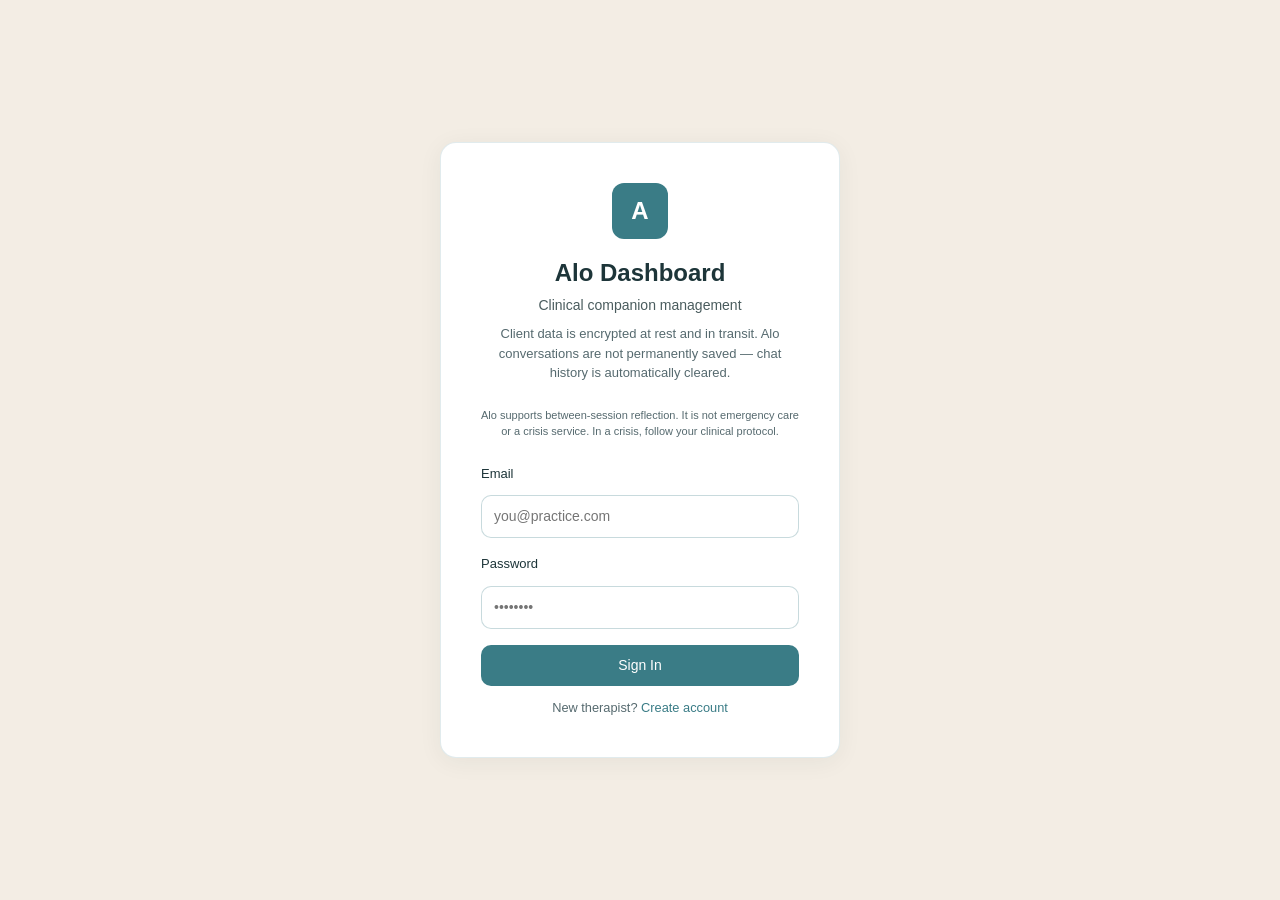
==== index.html @ ad5700e0 "Update index.html" ====
<!DOCTYPE html>
<html lang="en">
<head>
  <meta charset="UTF-8">
  <meta name="viewport" content="width=device-width, initial-scale=1.0, viewport-fit=cover">
  <title>Alo Clinical Dashboard</title>
  <link rel="stylesheet" href="styles.css">
</head>
<body>
  <!-- LOGIN PAGE -->
  <div id="loginPage" class="login-page">
    <div class="login-card">
      <div class="login-logo">A</div>
      <h1 class="login-title">Alo Dashboard</h1>
      <p class="login-subtitle">Clinical companion management</p>
      <p class="login-trust">Client data is encrypted at rest and in transit. Alo conversations are not permanently saved — chat history is automatically cleared.</p>
      <p class="login-trust" style="font-size: 0.6875rem; color: var(--text-muted);">Alo supports between-session reflection. It is not emergency care or a crisis service. In a crisis, follow your clinical protocol.</p>
      <div class="login-error" id="loginError"></div>
      <div class="login-info" id="loginInfo"></div>

      <!-- Sign In Form -->
      <div class="login-form" id="signInForm">
        <div class="form-group">
          <label>Email</label>
          <input type="email" id="loginEmail" placeholder="you@practice.com">
        </div>
        <div class="form-group">
          <label>Password</label>
          <input type="password" id="loginPassword" placeholder="••••••••">
        </div>
        <button class="btn btn-primary btn-full" onclick="handleLogin()">Sign In</button>
        <p class="login-switch">
          New therapist? <a href="#" onclick="toggleAuthForm('signup'); return false;">Create account</a>
        </p>
      </div>

      <!-- Sign Up Form -->
      <div class="login-form" id="signUpForm" style="display: none;">
        <div class="form-group">
          <label>Full Name</label>
          <input type="text" id="signupName" placeholder="Dr. Jane Smith">
        </div>
        <div class="form-group">
          <label>Email</label>
          <input type="email" id="signupEmail" placeholder="you@practice.com">
        </div>
        <div class="form-group">
          <label>Password</label>
          <input type="password" id="signupPassword" placeholder="Min. 6 characters">
        </div>
        <button class="btn btn-primary btn-full" onclick="handleSignup()">Create Account</button>
        <p class="login-switch">
          Already have an account? <a href="#" onclick="toggleAuthForm('login'); return false;">Sign in</a>
        </p>
      </div>
    </div>
  </div>

  <!-- MAIN APP (hidden until authenticated) -->
  <div id="appContainer" style="display: none;">
    <!-- Header -->
    <header class="header">
      <div class="header-left">
        <a href="#" class="home-link" onclick="showHomePage(); return false;">
          <div class="home-icon">
            <svg xmlns="http://www.w3.org/2000/svg" width="18" height="18" fill="none" viewBox="0 0 24 24" stroke="#FFFFFF" stroke-width="2">
              <path stroke-linecap="round" stroke-linejoin="round" d="M3 12l2-2m0 0l7-7 7 7M5 10v10a1 1 0 001 1h3m10-11l2 2m-2-2v10a1 1 0 01-1 1h-3m-6 0a1 1 0 001-1v-4a1 1 0 011-1h2a1 1 0 011 1v4a1 1 0 001 1m-6 0h6" />
            </svg>
          </div>
          <span class="logo-text">Alo</span>
        </a>
      </div>

      <button class="header-clients-btn" onclick="toggleSidebar()">
        <svg xmlns="http://www.w3.org/2000/svg" width="16" height="16" fill="none" viewBox="0 0 24 24" stroke="currentColor" stroke-width="2"><path stroke-linecap="round" stroke-linejoin="round" d="M17 20h5v-2a3 3 0 00-5.356-1.857M17 20H7m10 0v-2c0-.656-.126-1.283-.356-1.857M7 20H2v-2a3 3 0 015.356-1.857M7 20v-2c0-.656.126-1.283.356-1.857m0 0a5.002 5.002 0 019.288 0M15 7a3 3 0 11-6 0 3 3 0 016 0z" /></svg>
        Clients
      </button>

      <div class="header-right">
        <span class="user-name" id="therapistName"></span>
        <div class="user-avatar" id="therapistAvatar"></div>
        <button class="logout-btn" onclick="handleLogout()">Sign Out</button>
      </div>
    </header>

    <!-- Sidebar Backdrop -->
    <div class="sidebar-backdrop" id="sidebarBackdrop" onclick="toggleSidebar()"></div>

    <!-- HOMEPAGE -->
    <div class="layout" id="homePage">
      <div class="main">
        <div>
          <div class="morning-greeting" id="morningGreeting">Good morning</div>
          <div class="morning-summary" id="morningSummary">Loading your dashboard...</div>
        </div>

        <!-- Crisis Alerts -->
        <div class="section" id="alertsSection">
          <div class="section-header section-header-danger">
            <div class="section-icon danger">
              <svg xmlns="http://www.w3.org/2000/svg" fill="none" viewBox="0 0 24 24" stroke="currentColor" stroke-width="2">
                <path stroke-linecap="round" stroke-linejoin="round" d="M12 9v2m0 4h.01m-6.938 4h13.856c1.54 0 2.502-1.667 1.732-3L13.732 4c-.77-1.333-2.694-1.333-3.464 0L3.34 16c-.77 1.333.192 3 1.732 3z" />
              </svg>
            </div>
            <span class="section-title">Crisis Alerts</span>
            <span class="section-count section-count-danger" id="alertsCount">0</span>
          </div>
          <div class="section-body" id="alertsList">
            <div class="loading"><div class="spinner"></div>Loading...</div>
          </div>
        </div>

        <!-- Messages from Clients -->
        <div class="section" id="messagesSection">
          <div class="section-header section-header-info">
            <div class="section-icon info">
              <svg xmlns="http://www.w3.org/2000/svg" fill="none" viewBox="0 0 24 24" stroke="currentColor" stroke-width="2">
                <path stroke-linecap="round" stroke-linejoin="round" d="M3 8l7.89 5.26a2 2 0 002.22 0L21 8M5 19h14a2 2 0 002-2V7a2 2 0 00-2-2H5a2 2 0 00-2 2v10a2 2 0 002 2z" />
              </svg>
            </div>
            <span class="section-title">Messages from Clients</span>
            <span class="section-count section-count-info" id="messagesCount">0</span>
          </div>
          <div class="section-body" id="messagesList">
            <div class="section-empty">No unread messages</div>
          </div>
        </div>

        <!-- Triage (hidden for pilot — redundant with Messages) -->
        <div class="section" id="triageSection" style="display:none;">
          <div class="section-header section-header-warning">
            <div class="section-icon warning">
              <svg xmlns="http://www.w3.org/2000/svg" fill="none" viewBox="0 0 24 24" stroke="currentColor" stroke-width="2">
                <path stroke-linecap="round" stroke-linejoin="round" d="M9 5H7a2 2 0 00-2 2v12a2 2 0 002 2h10a2 2 0 002-2V7a2 2 0 00-2-2h-2M9 5a2 2 0 002 2h2a2 2 0 002-2M9 5a2 2 0 012-2h2a2 2 0 012 2" />
              </svg>
            </div>
            <span class="section-title">Clinical Triage</span>
            <span class="section-count section-count-warning" id="triageCount">0</span>
          </div>
          <div class="section-body" id="triageList">
            <div class="section-empty">No items needing attention</div>
          </div>
        </div>
      </div>

      <!-- Sidebar: Client List -->
      <div class="sidebar">
        <div class="sidebar-section">
          <div class="sidebar-header">
            <div class="sidebar-header-left"><button class="sidebar-close-btn" onclick="toggleSidebar()">&times;</button><span class="sidebar-title">Clients</span></div>
            <div class="sidebar-header-actions">
              <button class="btn btn-sm btn-primary sidebar-invite-btn" onclick="showInviteModal()">+ Invite</button>
            </div>
          </div>
          <div class="sidebar-list" id="clientsList">
            <div class="section-empty">No clients yet</div>
          </div>
        </div>
      </div>
    </div>
    <!-- CLIENT DETAIL PAGE -->
    <div class="layout client-page" id="clientPage">
      <div class="main">
                <div class="client-sticky-header">
          <div class="page-header">
            <div class="page-header-row">
              <div>
                <h1 class="page-title" id="clientName">Client</h1>
                <p class="page-meta" id="clientMeta"></p>
              </div>
              <div class="page-header-actions">
                <button class="btn crisis-alert-btn" id="crisisAlertButton" onclick="goToCrisisAlerts()">
                  <svg xmlns="http://www.w3.org/2000/svg" width="16" height="16" fill="none" viewBox="0 0 24 24" stroke="currentColor" stroke-width="2">
                    <path stroke-linecap="round" stroke-linejoin="round" d="M12 9v2m0 4h.01m-6.938 4h13.856c1.54 0 2.502-1.667 1.732-3L13.732 4c-.77-1.333-2.694-1.333-3.464 0L3.34 16c-.77 1.333.192 3 1.732 3z" />
                  </svg>
                  <span id="crisisAlertButtonText">Crisis Alert</span>
                </button>
                <button class="btn btn-secondary btn-sm" onclick="showEditClientModal()">Edit</button>
              </div>
            </div>
          </div>

          <div class="tabs">
            <button class="tab active" onclick="switchTab('prep', this)">Session Prep</button>
            <button class="tab" onclick="switchTab('tools', this)">In Session</button>
          </div>
        </div>


        <!-- Session Prep Tab -->
        <div class="tab-content active" id="tab-prep">
                    <div class="card" id="weekGlanceCard" style="display: none;">
            <div class="card-header">
              <span class="card-title">This Week</span>
            </div>
            <div class="card-body" id="weekGlanceBody">
              <div class="loading"><div class="spinner"></div></div>
            </div>
          </div>

          <!-- Activity Calendar -->
          <div class="card" id="calendarCard">
            <div class="card-header"><span class="card-title">Activity</span></div>
            <div class="card-body" id="calendarBody">
              <div class="calendar-strip" id="calendarStrip"></div>
              <div class="calendar-legend">
                <span class="legend-item"><span class="legend-dot" style="background:#3A7C86;"></span>Alo</span>
                <span class="legend-item"><span class="legend-dot" style="background:#4A90D9;"></span>Message</span>
                <span class="legend-item"><span class="legend-dot" style="background:#E8913A;"></span>Homework</span>
                <span class="legend-item"><span class="legend-dot" style="background:#dc2626;"></span>Alert</span>
                <span class="legend-item"><span class="legend-dot" style="background:#9CA3AF;"></span>Note</span>
              </div>
              <div class="calendar-detail" id="calendarDetail" style="display:none;"></div>
            </div>
          </div>

          <!-- Messages from Client (moved up - most actionable) -->
          <div class="card">
            <div class="card-header">
              <span class="card-title">Messages from Client</span>
              <button class="btn btn-sm btn-secondary" id="viewAllMessagesBtn" style="display:none;" onclick="openMessagesDrawer()">View All</button>
            </div>
            <div class="card-body" id="clientMessagesPrep">
              <p class="text-muted-center">No messages</p>
            </div>
          </div>

          <div class="card">
            <div class="card-header">
              <span class="card-title">What Changed</span>
              <button class="btn btn-sm btn-primary" onclick="copyPrepPack()" id="copyPrepPackBtn">
                <svg xmlns="http://www.w3.org/2000/svg" fill="none" viewBox="0 0 24 24" stroke="currentColor" stroke-width="2"><path stroke-linecap="round" stroke-linejoin="round" d="M8 16H6a2 2 0 01-2-2V6a2 2 0 012-2h8a2 2 0 012 2v2m-6 12h8a2 2 0 002-2v-8a2 2 0 00-2-2h-8a2 2 0 00-2 2v8a2 2 0 002 2z" /></svg>
                Copy Prep Pack
              </button>
            </div>
            <div class="card-body" id="prepSummary">
              <div class="loading"><div class="spinner"></div></div>
            </div>
          </div>

          <div class="card">
            <div class="card-header"><span class="card-title">Open Items</span></div>
            <div class="card-body" id="prepOpenItems">
              <p class="text-muted-center">No open items</p>
            </div>
          </div>

          <div class="card" id="lastSessionsCard">
            <div class="card-header">
              <span class="card-title">Recent Session Notes</span>
              <button class="btn btn-sm btn-secondary" onclick="switchTab('tools', document.querySelectorAll('.tab')[1])" id="viewAllNotesBtn" style="display: none;">View All</button>
            </div>
            <div class="card-body" id="lastSessionsPreview">
              <p class="text-muted-center">No session notes yet.</p>
            </div>
          </div>
        </div>

        <!-- Session Tools Tab -->
        <div class="tab-content" id="tab-tools">
          <!-- Session Notes -->
          <div class="card">
            <div class="card-header">
              <span class="card-title">Session Notes</span>
              <button class="btn btn-sm btn-primary add-note-btn" onclick="showNoteForm()">
                <svg xmlns="http://www.w3.org/2000/svg" fill="none" viewBox="0 0 24 24" stroke="currentColor" stroke-width="2"><path stroke-linecap="round" stroke-linejoin="round" d="M12 4v16m8-8H4" /></svg>
                Add Note
              </button>
            </div>
            <div class="card-body" id="notesContainer">
              <p class="text-muted-center">No session notes yet.</p>
            </div>
            <div class="note-quick-capture" id="quickNoteCapture">
              <div class="quick-note-inner">
                <label class="quick-note-label">Quick Note</label>
                <textarea id="quickNoteText" class="quick-note-textarea" placeholder="Jot a quick thought..."></textarea>
                <button class="btn btn-primary btn-sm quick-note-save" onclick="saveQuickNote()">Save Quick Note</button>
                <span class="quick-note-hint">Full note editing available on desktop/tablet</span>
              </div>
            </div>
          </div>

          <!-- Homework Zone: 2/3 form + 1/3 calendar/history -->
          <div class="homework-zone">
            <!-- LEFT: Assign Homework (2/3) -->
            <div class="homework-zone-form">
              <div class="card">
                <div class="card-header"><span class="card-title">Assign Homework</span></div>
                <div class="card-body">
                  <div class="templates">
                    <button class="template-btn" onclick="useTemplate('grounding', '5-4-3-2-1 grounding exercise', '5-4-3-2-1 grounding exercise when feeling overwhelmed', 'Improve emotion regulation and present-moment awareness')">Grounding</button>
                    <button class="template-btn" onclick="useTemplate('noticing', 'Noticing practice', 'Notice and log moments of anxiety without trying to change them', 'Build awareness of anxiety patterns and triggers')">Noticing</button>
                    <button class="template-btn" onclick="useTemplate('journaling', 'Daily journal', 'Journal for 10 minutes each morning', 'Process emotions and identify patterns')">Journaling</button>
                    <button class="template-btn" onclick="useTemplate('behavioral', 'Boundary practice', 'Practice one boundary-setting conversation', 'Build assertiveness and relationship skills')">Behavioral</button>
                    <button class="template-btn" onclick="useTemplate('breathing', '4-7-8 Breathing', '4-7-8 breathing technique twice daily', 'Reduce physiological anxiety symptoms')">Breathing</button>
                  </div>
                  <form id="homeworkForm" onsubmit="submitHomework(event)">
                    <div class="form-grid">
                      <div class="form-group">
                        <label>Type</label>
                        <select id="hwType" required>
                          <option value="grounding">Grounding Technique</option>
                          <option value="noticing">Noticing Practice</option>
                          <option value="journaling">Journaling Prompt</option>
                          <option value="behavioral">Behavioral Experiment</option>
                          <option value="cognitive">Cognitive Exercise</option>
                          <option value="breathing">Breathing Exercise</option>
                          <option value="custom">Custom</option>
                          <option value="other">Other</option>
                        </select>
                      </div>
                      <div class="form-group">
                        <label class="tooltip-trigger">Sensitivity
                          <span class="tooltip-icon">?</span>
                          <span class="tooltip-content"><strong>Low:</strong> Alo can reference this homework naturally.<br><strong>Medium:</strong> Alo mentions it only if the client brings it up first.<br><strong>High:</strong> Alo never names it directly -- works on the underlying skill only.</span>
                        </label>
                        <select id="hwSensitivity">
                          <option value="low">Low</option>
                          <option value="medium">Medium</option>
                          <option value="high">High</option>
                        </select>
                      </div>
                      <div class="form-group full">
                        <label>Title</label>
                        <input type="text" id="hwTitle" placeholder="Short title for this homework" required>
                      </div>
                      <div class="form-group full">
                        <label>Goal / Instructions</label>
                        <textarea id="hwGoal" placeholder="What should the client practice?" required></textarea>
                      </div>
                      <div class="form-group full">
                        <label>Treatment Plan Goal (SimplePractice)</label>
                        <input type="text" id="hwTxPlanGoal" placeholder="e.g., Reduce anxiety symptoms">
                        <span class="form-hint">Links this homework to a treatment plan goal for clinical documentation</span>
                      </div>
                      <div class="form-group full">
                        <label>Clinical Rationale (private)</label>
                        <textarea id="hwRationale" placeholder="Why this exercise for this client..."></textarea>
                        <span class="form-hint">For your records only -- client never sees this</span>
                      </div>
                    </div>
                    <div class="form-actions">
                      <button type="submit" class="btn btn-primary">Assign Homework</button>
                    </div>
                  </form>
                  <div class="homework-mobile-hint">Custom homework available on desktop/tablet</div>
                </div>
              </div>
            </div>

            <!-- RIGHT: Month Calendar + Homework History (1/3) -->
            <div class="homework-zone-sidebar">
              <!-- Month Calendar -->
              <div class="card">
                <div class="card-header">
                  <button class="cal-nav-btn" onclick="navigateCalendar(-1)">‹</button>
                  <span class="card-title" id="calMonthLabel">February 2026</span>
                  <button class="cal-nav-btn" onclick="navigateCalendar(1)">›</button>
                </div>
                <div class="card-body" style="padding: 8px 12px;">
                  <div class="cal-month" id="calMonth"></div>
                  <div class="calendar-legend" style="margin-top: 8px;">
                    <span class="legend-item"><span class="legend-dot" style="background:#3A7C86;"></span>Alo</span>
                    <span class="legend-item"><span class="legend-dot" style="background:#4A90D9;"></span>Msg</span>
                    <span class="legend-item"><span class="legend-dot" style="background:#E8913A;"></span>HW</span>
                    <span class="legend-item"><span class="legend-dot" style="background:#dc2626;"></span>Alert</span>
                    <span class="legend-item"><span class="legend-dot" style="background:#9CA3AF;"></span>Note</span>
                  </div>
                  <div class="calendar-detail" id="calMonthDetail" style="display:none;"></div>
                </div>
              </div>

              <!-- Homework History (compact) -->
              <div class="card">
                <div class="card-header">
                  <span class="card-title">Homework History</span>
                  <button class="btn btn-sm btn-secondary" id="viewAllHomeworkBtn" style="display:none;" onclick="openHomeworkDrawer()">View All</button>
                </div>
                <div class="card-body" id="homeworkHistory">
                  <p class="text-muted-center">No homework yet</p>
                </div>
              </div>
            </div>
          </div>

          <!-- Crisis Alerts Card -->
          <div class="card" id="crisisAlertsCard" style="display: none;">
            <div class="card-header card-header-danger">
              <span class="card-title card-title-danger">
                <svg xmlns="http://www.w3.org/2000/svg" width="20" height="20" fill="none" viewBox="0 0 24 24" stroke="currentColor" stroke-width="2">
                  <path stroke-linecap="round" stroke-linejoin="round" d="M12 9v2m0 4h.01m-6.938 4h13.856c1.54 0 2.502-1.667 1.732-3L13.732 4c-.77-1.333-2.694-1.333-3.464 0L3.34 16c-.77 1.333.192 3 1.732 3z" />
                </svg>
                Crisis Alerts
              </span>
              <span class="crisis-count-badge" id="crisisAlertCount"></span>
            </div>
            <div class="card-body" id="crisisAlertsList"></div>
          </div>

          <!-- Messages from Client (truncated) -->
          <div class="card">
            <div class="card-header">
              <span class="card-title">Messages from Client</span>
              <button class="btn btn-sm btn-secondary" id="viewAllMessagesToolsBtn" style="display:none;" onclick="openMessagesDrawer()">View All</button>
            </div>
            <div class="card-body" id="activityMessages">
              <p class="text-muted-center">No messages</p>
            </div>
          </div>
        </div>
      </div>

      <!-- Sidebar (client page) -->
      <div class="sidebar">
        <div class="sidebar-section">
          <div class="sidebar-header">
            <div class="sidebar-header-left"><button class="sidebar-close-btn" onclick="toggleSidebar()">&times;</button><span class="sidebar-title">Clients</span></div>
            <button class="btn btn-sm btn-primary sidebar-invite-btn" onclick="showInviteModal()">+ Invite</button>
          </div>
          <div class="sidebar-list" id="clientsList2"></div>
        </div>
      </div>
    </div>
  </div>

  <!-- MODALS -->

  <!-- Invite Client Modal -->
  <div class="modal-overlay" id="inviteModal" onclick="closeModal('inviteModal', event)">
    <div class="modal" onclick="event.stopPropagation()">
      <div class="modal-header">
        <h3>Invite Client</h3>
        <button class="modal-close" onclick="closeModal('inviteModal')">&times;</button>
      </div>
      <div class="modal-body">
        <div class="form-group">
          <label>Display Name (optional)</label>
          <input type="text" id="inviteClientName" placeholder="e.g., Sarah M.">
          <span class="form-hint">Friendly name visible only to you</span>
        </div>
        <div id="inviteResult" style="display: none;">
          <div class="invite-display">
            <div class="invite-hint">Share this code with your client</div>
            <div class="invite-code" id="inviteCodeDisplay" onclick="copyInviteCode()"></div>
            <div class="invite-hint">Expires in 7 days • Click to copy</div>
          </div>
        </div>
      </div>
      <div class="modal-footer">
        <button class="btn btn-secondary" onclick="closeModal('inviteModal')">Close</button>
        <button class="btn btn-primary" id="generateInviteBtn" onclick="generateInvite()">Generate Invite Code</button>
      </div>
    </div>
  </div>

  <!-- Edit Client Modal -->
  <div class="modal-overlay" id="editClientModal" onclick="closeModal('editClientModal', event)">
    <div class="modal" onclick="event.stopPropagation()">
      <div class="modal-header">
        <h3>Edit Client</h3>
        <button class="modal-close" onclick="closeModal('editClientModal')">&times;</button>
      </div>
      <div class="modal-body">
        <div class="form-group">
          <label>Display Name</label>
          <input type="text" id="editClientName" placeholder="e.g., Sarah M.">
        </div>
        <div class="form-group">
          <label>Next Session Date</label>
          <input type="date" id="editNextSession">
          <span class="form-hint">Used for session prep and Alo context</span>
        </div>

        <!-- Emergency Contact Section -->
        <div class="settings-section">
          <div class="settings-section-title emergency-title">
            <svg xmlns="http://www.w3.org/2000/svg" width="14" height="14" fill="none" viewBox="0 0 24 24" stroke="currentColor" stroke-width="2">
              <path stroke-linecap="round" stroke-linejoin="round" d="M12 9v2m0 4h.01m-6.938 4h13.856c1.54 0 2.502-1.667 1.732-3L13.732 4c-.77-1.333-2.694-1.333-3.464 0L3.34 16c-.77 1.333.192 3 1.732 3z" />
            </svg>
            Emergency Contact Information
          </div>
          <div class="form-hint form-hint-emergency">
            Displayed only during crisis alerts for immediate action
          </div>
          <div class="form-group">
            <label>Client Phone</label>
            <input type="tel" id="editClientPhone" placeholder="(555) 123-4567">
          </div>
          <div class="form-group">
            <label>Emergency Contact Name</label>
            <input type="text" id="editEmergencyName" placeholder="e.g., Spouse, Parent">
          </div>
          <div class="form-group">
            <label>Emergency Contact Phone</label>
            <input type="tel" id="editEmergencyPhone" placeholder="(555) 987-6543">
          </div>
          <div class="form-group">
            <label>Safety Notes (private)</label>
            <textarea id="editSafetyNotes" placeholder="Safety plan details, risk factors, instructions for crisis..."></textarea>
            <span class="form-hint">Never shared with client. For therapist reference only.</span>
          </div>
        </div>

        <!-- Chat Settings -->
        <div class="settings-section">
          <div class="settings-section-title">
            <svg xmlns="http://www.w3.org/2000/svg" width="14" height="14" fill="none" viewBox="0 0 24 24" stroke="currentColor" stroke-width="2"><path stroke-linecap="round" stroke-linejoin="round" d="M10.325 4.317c.426-1.756 2.924-1.756 3.35 0a1.724 1.724 0 002.573 1.066c1.543-.94 3.31.826 2.37 2.37a1.724 1.724 0 001.066 2.573c1.756.426 1.756 2.924 0 3.35a1.724 1.724 0 00-1.066 2.573c.94 1.543-.826 3.31-2.37 2.37a1.724 1.724 0 00-2.573 1.066c-.426 1.756-2.924 1.756-3.35 0a1.724 1.724 0 00-2.573-1.066c-1.543.94-3.31-.826-2.37-2.37a1.724 1.724 0 00-1.066-2.573c-1.756-.426-1.756-2.924 0-3.35a1.724 1.724 0 001.066-2.573c-.94-1.543.826-3.31 2.37-2.37.996.608 2.296.07 2.572-1.065z" /><path stroke-linecap="round" stroke-linejoin="round" d="M15 12a3 3 0 11-6 0 3 3 0 016 0z" /></svg>
            Chat Settings
          </div>
          <div class="setting-row">
            <div>
              <div class="setting-label">Homework visibility</div>
              <div class="setting-hint">Client can see assigned homework in chat</div>
            </div>
            <label class="toggle">
              <input type="checkbox" id="settingHomework" checked>
              <span class="toggle-slider"></span>
            </label>
          </div>
          <div class="setting-row">
            <div>
              <div class="setting-label">Message to therapist</div>
              <div class="setting-hint">Client can send you async messages</div>
            </div>
            <label class="toggle">
              <input type="checkbox" id="settingMessages" checked>
              <span class="toggle-slider"></span>
            </label>
          </div>
          <div class="setting-row">
            <div>
              <div class="setting-label">Share conversation summary</div>
              <div class="setting-hint">Client can share AI-generated session summaries with you</div>
            </div>
            <label class="toggle">
              <input type="checkbox" id="settingSummary" checked>
              <span class="toggle-slider"></span>
            </label>
          </div>
          <div class="setting-row">
            <div>
              <div class="setting-label">Conversation history</div>
              <div class="setting-hint">Client can view their own past sessions</div>
            </div>
            <label class="toggle">
              <input type="checkbox" id="settingHistory" checked>
              <span class="toggle-slider"></span>
            </label>
          </div>
          <div class="settings-default-note">
            These settings control what features the client sees in their chat interface. Changes apply on client's next session.
          </div>
        </div>

        <!-- Danger Zone -->
        <div class="form-group danger-zone">
          <label class="danger-zone-label">Danger Zone</label>
          <button class="btn btn-sm btn-danger-outline" onclick="confirmDeleteClient()">Archive Client</button>
          <span class="form-hint">Hides client from your dashboard. Their notes and data are preserved. Contact support to restore.</span>
        </div>
      </div>
      <div class="modal-footer">
        <button class="btn btn-secondary" onclick="closeModal('editClientModal')">Cancel</button>
        <button class="btn btn-primary" onclick="saveClientEdit()">Save</button>
      </div>
    </div>
  </div>

  <!-- Default Client Settings Modal -->
  <div class="modal-overlay" id="defaultSettingsModal" onclick="closeModal('defaultSettingsModal', event)">
    <div class="modal" onclick="event.stopPropagation()">
      <div class="modal-header">
        <h3>Default Client Settings</h3>
        <button class="modal-close" onclick="closeModal('defaultSettingsModal')">&times;</button>
      </div>
      <div class="modal-body">
        <p class="modal-intro">These defaults apply to all new clients. Override per-client in Edit.</p>
        <div class="setting-row">
          <div>
            <div class="setting-label">Homework visibility</div>
            <div class="setting-hint">Client can see assigned homework in chat</div>
          </div>
          <label class="toggle">
            <input type="checkbox" id="defaultHomework" checked>
            <span class="toggle-slider"></span>
          </label>
        </div>
        <div class="setting-row">
          <div>
            <div class="setting-label">Message to therapist</div>
            <div class="setting-hint">Client can send async messages</div>
          </div>
          <label class="toggle">
            <input type="checkbox" id="defaultMessages" checked>
            <span class="toggle-slider"></span>
          </label>
        </div>
        <div class="setting-row">
          <div>
            <div class="setting-label">Share conversation summary</div>
            <div class="setting-hint">Client can share AI-generated session summaries</div>
          </div>
          <label class="toggle">
            <input type="checkbox" id="defaultSummary" checked>
            <span class="toggle-slider"></span>
          </label>
        </div>
        <div class="setting-row">
          <div>
            <div class="setting-label">Conversation history</div>
            <div class="setting-hint">Client can view their own past sessions</div>
          </div>
          <label class="toggle">
            <input type="checkbox" id="defaultHistory" checked>
            <span class="toggle-slider"></span>
          </label>
        </div>
        <div class="settings-default-note">
          Changes here apply to future clients only. Existing clients keep their current settings unless edited individually.
        </div>
      </div>
      <div class="modal-footer">
        <button class="btn btn-secondary" onclick="closeModal('defaultSettingsModal')">Cancel</button>
        <button class="btn btn-primary" onclick="saveDefaultSettings()">Save Defaults</button>
      </div>
    </div>
  </div>

  <!-- Toast -->
  <div class="toast" id="toast">
    <svg xmlns="http://www.w3.org/2000/svg" fill="none" viewBox="0 0 24 24" stroke="currentColor" stroke-width="2">
      <path stroke-linecap="round" stroke-linejoin="round" d="M5 13l4 4L19 7" />
    </svg>
    <span id="toastMessage">Success</span>
  </div>
<script>
// === PASSWORD RESET HANDLER ===
(function() {
  const hash = window.location.hash;
  if (hash && hash.includes('type=recovery')) {
    const params = new URLSearchParams(hash.substring(1));
    const accessToken = params.get('access_token');
    if (accessToken) {
      document.addEventListener('DOMContentLoaded', function() {
        const newPass = prompt('Enter your new password (min 6 characters):');
        if (newPass && newPass.length >= 6) {
          fetch('https://lelsdezstbnzyxvsvbyx.supabase.co/auth/v1/user', {
            method: 'PUT',
            headers: {
              'apikey': 'eyJhbGciOiJIUzI1NiIsInR5cCI6IkpXVCJ9.eyJpc3MiOiJzdXBhYmFzZSIsInJlZiI6ImxlbHNkZXpzdGJuenl4dnN2Ynl4Iiwicm9sZSI6ImFub24iLCJpYXQiOjE3NjM2MDk1NDUsImV4cCI6MjA3OTE4NTU0NX0.mm1POxfEEoRXyTF08NsUZOau6qA_UdZJnoUH_5bkQas',
              'Authorization': 'Bearer ' + accessToken,
              'Content-Type': 'application/json'
            },
            body: JSON.stringify({ password: newPass })
          }).then(r => {
            if (r.ok) {
              alert('Password updated! You can now sign in.');
              window.location.href = window.location.pathname;
            } else {
              r.text().then(t => alert('Error: ' + t));
            }
          });
        }
      });
    }
  }
})();

    // =====================================================
    // CONFIG
    // =====================================================
    const SUPABASE_URL = 'https://lelsdezstbnzyxvsvbyx.supabase.co';
    const SUPABASE_ANON_KEY = 'eyJhbGciOiJIUzI1NiIsInR5cCI6IkpXVCJ9.eyJpc3MiOiJzdXBhYmFzZSIsInJlZiI6ImxlbHNkZXpzdGJuenl4dnN2Ynl4Iiwicm9sZSI6ImFub24iLCJpYXQiOjE3NjM2MDk1NDUsImV4cCI6MjA3OTE4NTU0NX0.mm1POxfEEoRXyTF08NsUZOau6qA_UdZJnoUH_5bkQas';

    let session = null;
    let therapistId = null;
    let currentClient = null;
    let allClients = [];
    let clientNotes = {};
    let clientHomework = {};
    let clientMessages = {};
    let clientSessions = {};
    let clientCrisis = {};

    // =====================================================
    // SUPABASE API HELPER
    // =====================================================
    async function api(endpoint, options = {}) {
      const token = session?.access_token || SUPABASE_ANON_KEY;
      const headers = {
        'apikey': SUPABASE_ANON_KEY,
        'Authorization': `Bearer ${token}`,
        'Content-Type': 'application/json',
        'Prefer': options.prefer || 'return=representation',
        ...options.headers
      };
      const res = await fetch(`${SUPABASE_URL}${endpoint}`, { ...options, headers });

      // Retry once on 401 (token expired after ~60 min)
      if (res.status === 401 && session?.refresh_token) {
        const refreshed = await refreshSession(session.refresh_token);
        if (refreshed) {
          session = refreshed;
          therapistId = refreshed.user.id;
          localStorage.setItem('alo_session', JSON.stringify(refreshed));
          const retryHeaders = {
            'apikey': SUPABASE_ANON_KEY,
            'Authorization': `Bearer ${refreshed.access_token}`,
            'Content-Type': 'application/json',
            'Prefer': options.prefer || 'return=representation',
            ...options.headers
          };
          const retryRes = await fetch(`${SUPABASE_URL}${endpoint}`, { ...options, headers: retryHeaders });
          if (!retryRes.ok) {
            const body = await retryRes.text();
            throw new Error(`API ${retryRes.status}: ${body}`);
          }
          const text = await retryRes.text();
          return text ? JSON.parse(text) : null;
        }
        // Refresh failed — force re-login
        localStorage.removeItem('alo_session');
        session = null;
        therapistId = null;
        showLogin();
        toast('Session expired. Please log in again.');
        throw new Error('Session expired');
      }

      if (!res.ok) {
        const body = await res.text();
        throw new Error(`API ${res.status}: ${body}`);
      }
      const text = await res.text();
      return text ? JSON.parse(text) : null;
    }

    async function apiMutate(endpoint, method, body) {
      return api(endpoint, {
        method,
        body: JSON.stringify(body),
        prefer: 'return=minimal'
      });
    }

    // =====================================================
    // AUTH
    // =====================================================
    document.addEventListener('DOMContentLoaded', async () => {
      try {
        const stored = localStorage.getItem('alo_session');
        if (stored) {
          const parsed = JSON.parse(stored);
          const refreshed = await refreshSession(parsed.refresh_token);
          if (refreshed) {
            session = refreshed;
            therapistId = refreshed.user.id;
            localStorage.setItem('alo_session', JSON.stringify(refreshed));

            // Verify this is actually a therapist account before showing dashboard
            try {
              const profile = await api(`/rest/v1/profiles?id=eq.${therapistId}&select=role`);
              if (!profile?.[0] || profile[0].role !== 'therapist') {
                throw new Error('Not a therapist account');
              }
            } catch (roleErr) {
              console.log('Session is not a therapist account');
              localStorage.removeItem('alo_session');
              session = null;
              therapistId = null;

              // Show clear error message instead of generic login
              const errorEl = document.getElementById('loginError');
              if (errorEl) {
                errorEl.textContent = 'This account is not authorized for the therapist dashboard. If you are a client, visit alowen.ai to chat with Alo.';
                errorEl.style.display = 'block';
              }

              showLogin();
              return;
            }

            showApp();
            return;
          }
        }
      } catch (e) {
        console.log('No valid session, showing login');
      }
      showLogin();
    });

    document.getElementById('loginPassword')?.addEventListener('keydown', (e) => {
      if (e.key === 'Enter') handleLogin();
    });

    async function refreshSession(refreshToken) {
      try {
        const res = await fetch(`${SUPABASE_URL}/auth/v1/token?grant_type=refresh_token`, {
          method: 'POST',
          headers: {
            'apikey': SUPABASE_ANON_KEY,
            'Content-Type': 'application/json'
          },
          body: JSON.stringify({ refresh_token: refreshToken })
        });
        if (!res.ok) return null;
        return await res.json();
      } catch { return null; }
    }

    function toggleAuthForm(mode) {
      const errorEl = document.getElementById('loginError');
      const infoEl = document.getElementById('loginInfo');
      errorEl.style.display = 'none';
      infoEl.style.display = 'none';
      if (mode === 'signup') {
        document.getElementById('signInForm').style.display = 'none';
        document.getElementById('signUpForm').style.display = 'block';
      } else {
        document.getElementById('signInForm').style.display = 'block';
        document.getElementById('signUpForm').style.display = 'none';
      }
    }

    async function handleSignup() {
      const name = document.getElementById('signupName').value.trim();
      const email = document.getElementById('signupEmail').value.trim();
      const password = document.getElementById('signupPassword').value;
      const errorEl = document.getElementById('loginError');
      const infoEl = document.getElementById('loginInfo');
      errorEl.style.display = 'none';
      infoEl.style.display = 'none';

      if (!name || !email || !password) {
        errorEl.textContent = 'Please fill in all fields';
        errorEl.style.display = 'block';
        return;
      }
      if (password.length < 6) {
        errorEl.textContent = 'Password must be at least 6 characters';
        errorEl.style.display = 'block';
        return;
      }

      try {
        const signupRes = await fetch(`${SUPABASE_URL}/auth/v1/signup`, {
          method: 'POST',
          headers: {
            'apikey': SUPABASE_ANON_KEY,
            'Content-Type': 'application/json'
          },
          body: JSON.stringify({
            email,
            password,
            data: { display_name: name, role: 'therapist' }
          })
        });

        if (!signupRes.ok) {
          const body = await signupRes.json();
          throw new Error(body.error_description || body.msg || 'Signup failed');
        }

        const signupData = await signupRes.json();

        if (!signupData.access_token) {
          infoEl.textContent = 'Account created! Check your email for a confirmation link, then sign in.';
          infoEl.style.display = 'block';
          toggleAuthForm('login');
          return;
        }

        session = signupData;
        therapistId = session.user.id;
        localStorage.setItem('alo_session', JSON.stringify(session));

        // Profile and therapist inserts — may fail if auth trigger already created them
        try {
          await fetch(`${SUPABASE_URL}/rest/v1/profiles`, {
            method: 'POST',
            headers: {
              'apikey': SUPABASE_ANON_KEY,
              'Authorization': `Bearer ${session.access_token}`,
              'Content-Type': 'application/json',
              'Prefer': 'return=minimal'
            },
            body: JSON.stringify({
              id: therapistId,
              role: 'therapist',
              display_name: name,
              email: email
            })
          });
        } catch (profileErr) {
          console.log('Profile insert skipped (may already exist):', profileErr.message);
        }

        try {
          await fetch(`${SUPABASE_URL}/rest/v1/therapists`, {
            method: 'POST',
            headers: {
              'apikey': SUPABASE_ANON_KEY,
              'Authorization': `Bearer ${session.access_token}`,
              'Content-Type': 'application/json',
              'Prefer': 'return=minimal'
            },
            body: JSON.stringify({
              id: therapistId,
              license_type: 'pending',
              license_verified: false
            })
          });
        } catch (therapistErr) {
          console.log('Therapist insert skipped (may already exist):', therapistErr.message);
        }

        showApp();
      } catch (err) {
        errorEl.textContent = err.message;
        errorEl.style.display = 'block';
      }
    }

    async function handleLogin() {
      const email = document.getElementById('loginEmail').value.trim();
      const password = document.getElementById('loginPassword').value;
      const errorEl = document.getElementById('loginError');
      errorEl.style.display = 'none';

      if (!email || !password) {
        errorEl.textContent = 'Please enter email and password';
        errorEl.style.display = 'block';
        return;
      }

      try {
        const res = await fetch(`${SUPABASE_URL}/auth/v1/token?grant_type=password`, {
          method: 'POST',
          headers: {
            'apikey': SUPABASE_ANON_KEY,
            'Content-Type': 'application/json'
          },
          body: JSON.stringify({ email, password })
        });

        if (!res.ok) {
          const body = await res.json();
          throw new Error(body.error_description || body.msg || 'Login failed');
        }

        session = await res.json();
        therapistId = session.user.id;
        localStorage.setItem('alo_session', JSON.stringify(session));

        const profile = await api(`/rest/v1/profiles?id=eq.${therapistId}&select=role`);
        if (!profile?.[0] || profile[0].role !== 'therapist') {
          throw new Error('This account is not a therapist account');
        }

        showApp();
      } catch (err) {
        errorEl.textContent = err.message;
        errorEl.style.display = 'block';
      }
    }

    function handleLogout() {
      session = null;
      therapistId = null;
      localStorage.removeItem('alo_session');
      showLogin();
    }

    function showLogin() {
      document.getElementById('loginPage').style.display = 'flex';
      document.getElementById('appContainer').style.display = 'none';
    }

    async function showApp() {
      document.getElementById('loginPage').style.display = 'none';
      document.getElementById('appContainer').style.display = 'block';

      let name = 'Therapist';
      try {
        const profile = await api(`/rest/v1/profiles?id=eq.${therapistId}&select=display_name,email`);
        name = profile?.[0]?.display_name || profile?.[0]?.email || 'Therapist';
      } catch (err) {
        console.error('Profile load failed, using fallback:', err);
      }

      document.getElementById('therapistName').textContent = name;
      const initials = name.split(' ').map(n => n[0]).join('').substring(0, 2).toUpperCase();
      document.getElementById('therapistAvatar').textContent = initials;

      const hour = new Date().getHours();
      const greeting = hour < 12 ? 'Good morning' : hour < 17 ? 'Good afternoon' : 'Good evening';
      const firstName = name.split(' ')[0];
      document.getElementById('morningGreeting').textContent = greeting + ', ' + firstName;

      await loadDashboard();
    }

    // =====================================================
    // UTILITY FUNCTIONS
    // =====================================================
    function esc(str) {
      if (!str) return '';
      const div = document.createElement('div');
      div.textContent = str;
      return div.innerHTML;
    }

    function timeAgo(date) {
      const seconds = Math.floor((new Date() - date) / 1000);
      if (seconds < 60) return 'Just now';
      if (seconds < 3600) return `${Math.floor(seconds / 60)}m ago`;
      if (seconds < 86400) return `${Math.floor(seconds / 3600)}h ago`;
      if (seconds < 604800) return `${Math.floor(seconds / 86400)}d ago`;
      return date.toLocaleDateString();
    }

    function truncate(str, len) {
      if (!str || str.length <= len) return str;
      return str.substring(0, len) + '...';
    }

    function toast(msg) {
      const el = document.getElementById('toast');
      document.getElementById('toastMessage').textContent = msg;
      el.classList.add('show');
      setTimeout(() => el.classList.remove('show'), 3000);
    }

    // Track unsaved form state
    let _formDirty = false;
    function setFormDirty(dirty) {
      _formDirty = dirty;
    }
    window.addEventListener('beforeunload', function(e) {
      if (_formDirty) {
        e.preventDefault();
        e.returnValue = '';
      }
    });

    function closeModal(id, event) {
      if (event && event.target !== event.currentTarget) return;
      document.getElementById(id).classList.remove('show');
      setFormDirty(false);
    }

    // =====================================================
    // DASHBOARD LOADING
    // =====================================================
    async function loadDashboard() {
      try {
        const links = await api(`/rest/v1/therapist_clients?therapist_id=eq.${therapistId}&status=in.(active,pending)&select=*`);

        if (!links?.length) {
          document.getElementById('alertsList').innerHTML = '';
          document.getElementById('triageList').innerHTML = '';
          document.getElementById('messagesList').innerHTML = '';
          document.getElementById('alertsCount').textContent = '0';
          document.getElementById('messagesCount').textContent = '0';
          document.getElementById('triageCount').textContent = '0';

          // Welcome card — hide all sections, show onboarding
          document.getElementById('alertsSection')?.closest('.section')?.style.setProperty('display', 'none');
          document.getElementById('triageSection').style.display = 'none';
          document.querySelectorAll('.home-content .section').forEach(s => s.style.display = 'none');

          const homeContent = document.querySelector('.home-content');
          if (homeContent) {
            const welcome = document.createElement('div');
            welcome.className = 'section';
            welcome.style.gridColumn = '1 / -1';
            welcome.innerHTML = `
              <div style="text-align: center; padding: 48px 24px;">
                <div style="font-size: 2rem; margin-bottom: 12px;">👋</div>
                <h2 style="margin-bottom: 8px; font-size: 1.25rem;">Welcome to Alo</h2>
                <p style="color: var(--text-muted); max-width: 360px; margin: 0 auto 24px;">
                  Here's how to get started:
                </p>
                <div style="text-align: left; max-width: 320px; margin: 0 auto 24px; font-size: 0.9375rem; line-height: 1.8;">
                  <div><strong>1.</strong> Click <strong>+ Invite</strong> to create an invite code</div>
                  <div><strong>2.</strong> Share the code with your client</div>
                  <div><strong>3.</strong> They connect via Alo, and you see their activity here</div>
                </div>
                <button class="btn btn-primary" onclick="showInviteModal()" style="padding: 10px 24px;">+ Invite Your First Client</button>
              </div>
            `;
            homeContent.prepend(welcome);
          }

          document.getElementById('clientsList').innerHTML = '<div class="section-empty">No clients yet</div>';
          document.getElementById('clientsList2').innerHTML = '';
          return;
        }

        const clientIds = links.map(l => l.client_id).filter(Boolean);
        const idFilter = clientIds.length ? clientIds.map(id => `"${id}"`).join(',') : '"00000000-0000-0000-0000-000000000000"';

        const [crisisEvents, messages, homework, sessions] = await Promise.all([
          api(`/rest/v1/crisis_events?or=(client_id.in.(${idFilter}),client_id.is.null)&acknowledged=eq.false&order=created_at.desc&limit=50`),
          clientIds.length ? api(`/rest/v1/client_messages?client_id=in.(${idFilter})&read=eq.false&revoked_at=is.null&order=created_at.desc&limit=50`) : Promise.resolve([]),
          api(`/rest/v1/homework_cards?therapist_id=eq.${therapistId}&is_active=eq.true&select=id,client_id`),
          clientIds.length ? api(`/rest/v1/session_metadata?client_id=in.(${idFilter})&order=created_at.desc&limit=100`) : Promise.resolve([])
        ]);

        const weekAgo = new Date(Date.now() - 7 * 86400000);

        allClients = links.map(link => {
          const clientCrisis = crisisEvents?.filter(e => e.client_id && e.client_id === link.client_id) || [];
          const clientMessages = messages?.filter(m => m.client_id === link.client_id) || [];
          const clientHw = homework?.filter(h => h.client_id === link.client_id) || [];
          const clientSessions = sessions?.filter(s => s.client_id === link.client_id) || [];
          const recentSessions = clientSessions.filter(s => new Date(s.created_at) > weekAgo);

          const unreadMessages = clientMessages.filter(m => !m.read);
          const unresolvedCrisis = clientCrisis.filter(c => !c.acknowledged);

          let status = 'stable';
          if (unresolvedCrisis.length > 0) status = 'crisis';
          else if (unreadMessages.length > 0) status = 'needs-attention';
          else if (recentSessions.length === 0) status = 'dormant';

          return {
            ...link,
            crisisCount: clientCrisis.length,
            messageCount: clientMessages.length,
            homeworkCount: clientHw.length,
            sessionCount: recentSessions.length,
            lastActivity: clientSessions[0]?.created_at || null,
            status
          };
        });

        renderAlerts(crisisEvents || []);
        renderMessages(messages || []);
        renderTriage();
        renderClientsList();

        const totalAlerts = (crisisEvents || []).length;
        const totalMessages = (messages || []).length;
        const summaryEl = document.getElementById('morningSummary');
        if (totalAlerts > 0) {
          summaryEl.textContent = totalAlerts + ' alert' + (totalAlerts > 1 ? 's' : '') + ' need your attention.';
        } else if (totalMessages > 0) {
          summaryEl.textContent = totalMessages + ' unread message' + (totalMessages > 1 ? 's' : '') + ' from clients.';
        } else {
          summaryEl.textContent = 'All clear. ' + allClients.length + ' client' + (allClients.length !== 1 ? 's' : '') + ', no items needing attention.';
        }

      } catch (err) {
        console.error('Dashboard load error:', err);
      }
    }

    // =====================================================
    // HOME PAGE RENDERERS
    // =====================================================
    function renderAlerts(crisisEvents) {
      const count = crisisEvents.length;
      document.getElementById('alertsCount').textContent = count;

      if (!count) {
        document.getElementById('alertsList').innerHTML = '<div class="section-empty">No crisis alerts -- all clear</div>';
        return;
      }

      const maxVisible = 3;
      const visible = crisisEvents.slice(0, maxVisible);
      const remaining = count - maxVisible;

      let html = visible.map(e => {
        const client = e.client_id ? allClients.find(c => c.client_id === e.client_id) : null;
        const name = client?.display_name || 'Unknown Client';
        const clickAction = e.client_id ? `onclick="showClient('${e.client_id}')"` : '';
        return `
          <div class="list-item" ${clickAction}>
            <div class="list-item-indicator danger"></div>
            <div class="list-item-content">
              <div class="list-item-title">${esc(name)}</div>
              <div class="list-item-description">${esc(e.severity)} · ${esc(e.category)} · Alo: ${esc(e.alo_response_action)}</div>
            </div>
            <span class="list-item-meta">${timeAgo(new Date(e.created_at))}</span>
            <button class="list-item-action" onclick="openResolveCrisisModal('${e.id}', event)">Resolve</button>
          </div>
        `;
      }).join('');

      if (remaining > 0) {
        html += `<button class="section-view-all" onclick="showAllAlerts()">View all ${count} alerts</button>`;
      }

      document.getElementById('alertsList').innerHTML = html;

      // Store for "View all" modal
      window._allCrisisEvents = crisisEvents;
    }

    function showAllAlerts() {
      const events = window._allCrisisEvents || [];
      const alertsHtml = events.map(e => {
        const client = e.client_id ? allClients.find(c => c.client_id === e.client_id) : null;
        const name = client?.display_name || 'Unknown Client';
        return `
          <div style="display: flex; align-items: center; gap: 12px; padding: 12px 0; border-bottom: 1px solid var(--border);">
            <div style="width: 8px; height: 8px; background: #dc2626; border-radius: 50%; flex-shrink: 0;"></div>
            <div style="flex: 1; min-width: 0;">
              <div style="font-weight: 600; font-size: 14px;">${esc(name)}</div>
              <div style="font-size: 12px; color: var(--text-muted);">${esc(e.severity)} · ${esc(e.category)}</div>
            </div>
            <span style="font-size: 12px; color: var(--text-muted); white-space: nowrap;">${timeAgo(new Date(e.created_at))}</span>
            <button class="btn" style="font-size: 12px; padding: 4px 12px;" onclick="document.getElementById('allAlertsOverlay')?.remove(); openResolveCrisisModal('${e.id}', event)">Resolve</button>
          </div>
        `;
      }).join('');

      const overlay = document.createElement('div');
      overlay.className = 'modal-overlay show';
      overlay.id = 'allAlertsOverlay';
      overlay.innerHTML = `
        <div class="modal" onclick="event.stopPropagation()">
          <div class="modal-header">
            <h3>All Crisis Alerts (${events.length})</h3>
            <button class="modal-close" onclick="document.getElementById('allAlertsOverlay')?.remove()">&times;</button>
          </div>
          <div class="modal-body" style="max-height: 60vh; overflow-y: auto;">
            ${alertsHtml || '<p class="text-muted-center">No alerts</p>'}
          </div>
          <div class="modal-footer">
            <button class="btn btn-primary" onclick="document.getElementById('allAlertsOverlay')?.remove()">Close</button>
          </div>
        </div>
      `;
      overlay.onclick = (evt) => { if (evt.target === overlay) overlay.remove(); };
      document.body.appendChild(overlay);
    }

    function renderMessages(messages) {
      document.getElementById('messagesCount').textContent = messages.length;

      if (!messages.length) {
        document.getElementById('messagesList').innerHTML = '<div class="section-empty">No unread messages</div>';
        return;
      }

      document.getElementById('messagesList').innerHTML = messages.map(m => {
        const client = allClients.find(c => c.client_id === m.client_id);
        const name = client?.display_name || 'Client';
        return `
          <div class="list-item" onclick="showClient('${m.client_id}')">
            <div class="list-item-indicator info"></div>
            <div class="list-item-content">
              <div class="list-item-title">${esc(name)}</div>
              <div class="list-item-description">${esc(truncate(m.content, 60))}</div>
            </div>
            <span class="list-item-meta">${timeAgo(new Date(m.created_at))}</span>
          </div>
        `;
      }).join('');
    }

    function renderTriage() {
      const needsAttention = allClients.filter(c => c.status === 'needs-attention');
      document.getElementById('triageCount').textContent = needsAttention.length;

      if (!needsAttention.length) {
        document.getElementById('triageList').innerHTML = '<div class="section-empty">No items needing attention</div>';
        return;
      }

      document.getElementById('triageList').innerHTML = needsAttention.map(c => {
        return `
          <div class="list-item" onclick="showClient('${c.client_id || c.id}')">
            <div class="list-item-indicator warning"></div>
            <div class="list-item-content">
              <div class="list-item-title">${esc(c.display_name || 'Client')}</div>
              <div class="list-item-description">${c.messageCount} unread message${c.messageCount !== 1 ? 's' : ''}</div>
            </div>
          </div>
        `;
      }).join('');
    }

    function renderClientsList() {
      const statusOrder = { crisis: 0, 'needs-attention': 1, stable: 2, dormant: 3 };
      allClients.sort((a, b) => {
        const isPendingA = !a.client_id;
        const isPendingB = !b.client_id;
        const sa = statusOrder[isPendingA ? 'dormant' : a.status] ?? 4;
        const sb = statusOrder[isPendingB ? 'dormant' : b.status] ?? 4;
        if (sa !== sb) return sa - sb;
        if ((b.messageCount || 0) !== (a.messageCount || 0)) return (b.messageCount || 0) - (a.messageCount || 0);
        return (a.display_name || '').localeCompare(b.display_name || '');
      });

      const html = allClients.map(c => {
        const initials = (c.display_name || 'C').split(' ').map(n => n[0]).join('').substring(0, 2).toUpperCase();
        const isPending = !c.client_id;
        const isActive = currentClient && ((currentClient.client_id && currentClient.client_id === c.client_id) || (!currentClient.client_id && currentClient.id === c.id));

        let weatherClass = '';
        let weatherLabel = '';
        if (isPending) {
          weatherClass = 'weather-dormant';
          weatherLabel = 'PENDING';
        } else if (c.status === 'crisis') {
          weatherClass = 'weather-crisis';
          weatherLabel = 'CRISIS';
        } else if (c.status === 'needs-attention') {
          weatherClass = 'weather-attention';
          weatherLabel = 'ATTENTION';
        } else if (c.status === 'dormant') {
          weatherClass = 'weather-dormant';
          weatherLabel = 'QUIET';
        } else {
          weatherClass = 'weather-stable';
          weatherLabel = 'STABLE';
        }

        return `
          <div class="client-item ${isActive ? 'active' : ''} status-${isPending ? 'dormant' : c.status}" onclick="showClient('${c.client_id || c.id}')">
            <div class="client-avatar">
              ${initials}
              ${!isPending ? `<div class="status-badge ${c.status}"></div>` : ''}
            </div>
            <div class="client-info">
              <div class="client-name-row">
                <span class="client-name">${esc(c.display_name || 'Client')}</span>
                <span class="weather-pill ${weatherClass}">${weatherLabel}</span>
              </div>
              <div class="client-meta">
                ${isPending ? '<span class="pending-label">Pending signup</span>' : `${c.sessionCount} sessions · ${timeAgo(new Date(c.lastActivity || c.created_at))}`}
              </div>
            </div>
          </div>
        `;
      }).join('');

      document.getElementById('clientsList').innerHTML = html || '<div class="section-empty">No clients yet</div>';
      document.getElementById('clientsList2').innerHTML = html;
    }

    async function markClientMessagesRead(clientId) {
      try {
        await api(`/rest/v1/client_messages?client_id=eq.${clientId}&read=eq.false`, {
          method: 'PATCH',
          body: JSON.stringify({
            read: true,
            read_at: new Date().toISOString(),
            read_by: therapistId
          }),
          prefer: 'return=minimal'
        });
      } catch (err) {
        console.error('Mark read failed:', err);
      }
    }

    function openResolveCrisisModal(crisisEventId, e) {
      e?.stopPropagation();

      // Try per-client cache first, then homepage crisis list, then currentClient
      let eventObj = Object.values(clientCrisis).flat().find(x => x.id === crisisEventId);
      if (!eventObj && window._allCrisisEvents) {
        eventObj = window._allCrisisEvents.find(x => x.id === crisisEventId);
      }
      const client = eventObj?.client_id
        ? allClients.find(c => c.client_id === eventObj.client_id)
        : currentClient;

      const phone = client?.phone || '';
      const eName = client?.emergency_contact_name || '';
      const ePhone = client?.emergency_contact_phone || '';
      const safety = client?.safety_notes || '';

      const overlay = document.createElement('div');
      overlay.className = 'modal-overlay show';
      overlay.id = 'resolveCrisisOverlay';
      overlay.innerHTML = `
        <div class="modal" onclick="event.stopPropagation()">
          <div class="modal-header">
            <h3>Resolve Crisis Alert</h3>
            <button class="modal-close" onclick="document.getElementById('resolveCrisisOverlay')?.remove()">&times;</button>
          </div>
          <div class="modal-body">
            <div class="highlight-box" style="margin-bottom: 12px;">
              <strong>Emergency panel</strong>
              <div style="margin-top:6px; font-size:0.875rem;">
                <div><strong>Client phone:</strong> ${phone ? esc(phone) : '<span class="text-muted">No phone on file</span>'}</div>
                <div><strong>Emergency contact:</strong> ${eName ? esc(eName) : '<span class="text-muted">None</span>'}${ePhone ? ' · ' + esc(ePhone) : ''}</div>
                <div style="margin-top:8px;"><strong>Safety notes:</strong><br>
                  <span style="color: var(--text-light)">${safety ? esc(safety) : 'None on file'}</span>
                </div>
              </div>
            </div>

            <div class="form-group">
              <label>Action taken <span style="color:var(--danger)">*</span></label>
              <select id="crisisActionTaken">
                <option value="">Select action…</option>
                <option value="called_client">Called client</option>
                <option value="sent_message">Sent message to client</option>
                <option value="contacted_emergency_contact">Contacted emergency contact</option>
                <option value="reviewed_safety_plan">Reviewed safety plan</option>
                <option value="escalated_911">Escalated to emergency services</option>
                <option value="other">Other</option>
              </select>
              <span class="form-hint">For your internal audit trail.</span>
            </div>

            <div class="form-group">
              <label>Notes (optional)</label>
              <textarea id="crisisActionNotes" rows="3" placeholder="What happened, what you did, follow-up plan…"></textarea>
            </div>

            <div id="crisisResolveError" class="login-error" style="display:none;"></div>
          </div>
          <div class="modal-footer">
            <button class="btn btn-secondary" onclick="document.getElementById('resolveCrisisOverlay')?.remove()">Cancel</button>
            <button class="btn btn-primary" onclick="submitResolveCrisis('${crisisEventId}')">Resolve Alert</button>
          </div>
        </div>
      `;
      overlay.onclick = (evt) => { if (evt.target === overlay) overlay.remove(); };
      document.body.appendChild(overlay);
    }

    async function submitResolveCrisis(crisisEventId) {
      const action = document.getElementById('crisisActionTaken')?.value;
      const notes = document.getElementById('crisisActionNotes')?.value || '';
      const errorEl = document.getElementById('crisisResolveError');
      errorEl.style.display = 'none';

      if (!action) {
        errorEl.textContent = 'Please select an action taken.';
        errorEl.style.display = 'block';
        return;
      }

      try {
        await apiMutate(`/rest/v1/crisis_events?id=eq.${crisisEventId}`, 'PATCH', {
          acknowledged: true,
          acknowledged_at: new Date().toISOString(),
          acknowledged_by: therapistId,
          action_taken: action,
          action_notes: notes
        });

        document.getElementById('resolveCrisisOverlay')?.remove();
        toast('Crisis alert resolved');
        await loadDashboard();

        if (currentClient) {
          const cacheKey = currentClient.client_id || currentClient.id;
          await loadClientData(cacheKey);
          renderSessionPrep(cacheKey);
          renderCrisisAlerts(cacheKey);
        }
      } catch (err) {
        console.error(err);
        errorEl.textContent = 'Error resolving alert. Please try again.';
        errorEl.style.display = 'block';
      }
    }

    // =====================================================
    // CLIENT PAGE
    // =====================================================
        async function showClient(clientIdOrLinkId) {
      const client = allClients.find(c => c.client_id === clientIdOrLinkId || c.id === clientIdOrLinkId);
      if (!client) return;

      const sidebar = document.querySelector('.sidebar');
      if (sidebar && sidebar.classList.contains('open')) {
        toggleSidebar();
      }

            currentClient = client;
      calendarOffset = 0;

      const cacheKey = client.client_id || client.id;

      document.getElementById('homePage').style.display = 'none';
      document.getElementById('clientPage').classList.add('active');

      document.getElementById('clientName').textContent = client.display_name || 'Client';

      const isPending = !client.client_id;
      document.getElementById('clientMeta').innerHTML = isPending
        ? `<span class="invite-badge">Pending signup</span> <span>Invite: ${esc(client.invite_code)}</span>`
        : `${client.sessionCount} sessions this week · ${client.homeworkCount} active homework`;

      // Clear all containers immediately to prevent stale data bleed
      document.getElementById('notesContainer').innerHTML = '<div class="loading"><div class="spinner"></div></div>';
      document.getElementById('homeworkHistory').innerHTML = '<div class="loading"><div class="spinner"></div></div>';
      document.getElementById('activityMessages').innerHTML = '<p class="text-muted-center">No messages</p>';
      ['calendarDetail', 'calMonthDetail'].forEach(id => { const el = document.getElementById(id); if (el) el.style.display = 'none'; });
      document.getElementById('prepSummary').innerHTML = '<div class="loading"><div class="spinner"></div></div>';
      document.getElementById('prepOpenItems').innerHTML = '<p class="text-muted-center">No open items</p>';
      document.getElementById('clientMessagesPrep').innerHTML = '<p class="text-muted-center">No messages</p>';
      document.getElementById('lastSessionsPreview').innerHTML = '<p class="text-muted-center">No session notes yet.</p>';
      document.getElementById('crisisAlertsCard').style.display = 'none';
      document.getElementById('crisisAlertButton').classList.remove('visible');
      const quickNote = document.getElementById('quickNoteText');
      if (quickNote) quickNote.value = '';

      // Reset to Session Prep tab on client switch
      const prepTab = document.querySelector('.tab');
      if (prepTab) switchTab('prep', prepTab);

      renderClientsList();

      // Always reload fresh data for this client
      try {
        await loadClientData(cacheKey);
      } catch (err) {
        console.error('Error loading client data:', err);
        toast('Error loading client data. Try again.');
        return;
      }

      renderSessionPrep(cacheKey);
      renderNotes(cacheKey);
      renderHomework(cacheKey);
      renderCrisisAlerts(cacheKey);
      renderClientMessages(cacheKey);
      renderCalendar(cacheKey);

      // Mark unread messages as read AFTER rendering (so UI shows unread state first)
      if (client.client_id) {
        markClientMessagesRead(client.client_id);
      }

    }

    function showHomePage() {
      document.getElementById('homePage').style.display = 'grid';
      document.getElementById('clientPage').classList.remove('active');
      currentClient = null;
      renderClientsList();
    }

    async function loadClientData(cacheKey) {
      const clientId = currentClient.client_id || currentClient.id;

      const [notes, homework, messages, sessions, crisis] = await Promise.all([
        api(`/rest/v1/session_notes?therapist_id=eq.${therapistId}&client_id=eq.${clientId}&order=session_date.desc`),
        api(`/rest/v1/homework_cards?therapist_id=eq.${therapistId}&client_id=eq.${clientId}&order=created_at.desc`),
        api(`/rest/v1/client_messages?therapist_id=eq.${therapistId}&client_id=eq.${clientId}&revoked_at=is.null&order=created_at.desc`),
        api(`/rest/v1/session_metadata?client_id=eq.${clientId}&order=created_at.desc`),
        api(`/rest/v1/crisis_events?client_id=eq.${clientId}&order=created_at.desc`)
      ]);

      clientNotes[cacheKey] = notes || [];
      clientHomework[cacheKey] = homework || [];
      clientMessages[cacheKey] = messages || [];
      clientSessions[cacheKey] = sessions || [];
      clientCrisis[cacheKey] = crisis || [];
    }

        function switchTab(tabName, btn) {
      document.querySelectorAll('.tab').forEach(t => t.classList.remove('active'));
      document.querySelectorAll('.tab-content').forEach(t => t.classList.remove('active'));
      btn.classList.add('active');
      document.getElementById(`tab-${tabName}`).classList.add('active');

      // Scroll window so sticky header is at the top
      const stickyHeader = document.querySelector('.client-sticky-header');
      if (stickyHeader) {
        const headerHeight = document.querySelector('.header')?.offsetHeight || 60;
        const top = stickyHeader.getBoundingClientRect().top + window.scrollY - headerHeight;
        window.scrollTo({ top: top, behavior: 'auto' });
      }
    }


    // =====================================================
    // SESSION PREP
    // =====================================================
        function renderSessionPrep(cacheKey) {
      const notes = clientNotes[cacheKey] || [];
      const homework = clientHomework[cacheKey] || [];
      const messages = clientMessages[cacheKey] || [];
      const sessions = clientSessions[cacheKey] || [];
      const crisis = clientCrisis[cacheKey] || [];
      const weekAgo = new Date(Date.now() - 7 * 86400000);
      const isPending = !currentClient.client_id;

      const unresolvedCrisis = crisis.filter(c => !c.acknowledged);
      const unreadMessages = messages.filter(m => !m.read);
      const activeHw = homework.filter(h => h.is_active && !h.completed_at);
      const completedHw = homework.filter(h => h.is_active && h.completed_at);
      const totalAssigned = activeHw.length + completedHw.length;
      const recentSessions = sessions.filter(s => new Date(s.created_at) > weekAgo);

      // === THIS WEEK card ===
      const glanceEl = document.getElementById('weekGlanceCard');
      if (glanceEl) {
        glanceEl.style.display = 'block';
        const lines = [];

        // 1. Crisis flag — top priority, impossible to miss
        if (unresolvedCrisis.length > 0) {
          lines.push(`<div class="glance-row"><span class="glance-icon danger">⚠</span><span class="glance-text"><strong class="glance-danger">${unresolvedCrisis.length} unresolved alert${unresolvedCrisis.length > 1 ? 's' : ''}</strong></span></div>`);
        }

        // 2. Homework — specific items by name with status + timestamps
        if (totalAssigned > 0) {
          const hwItems = [];
          completedHw.forEach(h => {
            const when = h.completed_at ? ' — completed ' + timeAgo(new Date(h.completed_at)) : '';
            hwItems.push(`<span class="glance-hw done">✓ ${esc(h.title)}${when}</span>`);
          });
          activeHw.forEach(h => {
            const assigned = ' — assigned ' + timeAgo(new Date(h.created_at));
            const seen = h.viewed_at ? ', seen ' + timeAgo(new Date(h.viewed_at)) : '';
            hwItems.push(`<span class="glance-hw open">○ ${esc(h.title)}${assigned}${seen}</span>`);
          });
          const summary = completedHw.length > 0
            ? `${completedHw.length} of ${totalAssigned} completed`
            : 'None completed yet';
          lines.push(`<div class="glance-row glance-hw-row"><span class="glance-icon ${completedHw.length > 0 ? 'success' : 'warning'}">✎</span><div class="glance-text"><div class="glance-hw-summary">${summary}</div><div class="glance-hw-items">${hwItems.join('')}</div></div></div>`);
        } else if (!isPending) {
          lines.push(`<div class="glance-row"><span class="glance-icon muted">–</span><span class="glance-text">No homework assigned</span></div>`);
        }

        // 3. Alo engagement — how active between sessions
        if (isPending) {
          lines.push(`<div class="glance-row"><span class="glance-icon muted">○</span><span class="glance-text">Hasn't signed up yet</span></div>`);
        } else if (sessions.length > 0) {
          const lastDate = new Date(sessions[0].created_at);
          const daysAgo = Math.floor((Date.now() - lastDate) / 86400000);
          let activity;
          if (recentSessions.length > 1) {
            activity = `Used Alo ${recentSessions.length} times this week`;
          } else if (recentSessions.length === 1) {
            activity = 'Used Alo once this week';
          } else if (daysAgo < 14) {
            activity = `Last used Alo ${timeAgo(lastDate)}`;
          } else {
            activity = `No Alo activity in ${Math.floor(daysAgo / 7)} weeks`;
          }
          const icon = recentSessions.length > 0 ? 'success' : (daysAgo < 14 ? 'muted' : 'warning');
          lines.push(`<div class="glance-row"><span class="glance-icon ${icon}">●</span><span class="glance-text">${activity}</span></div>`);
        } else {
          lines.push(`<div class="glance-row"><span class="glance-icon muted">○</span><span class="glance-text">No Alo activity yet</span></div>`);
        }

        // 4. Unread messages — only if present
        if (unreadMessages.length > 0) {
          lines.push(`<div class="glance-row"><span class="glance-icon info">✉</span><span class="glance-text">${unreadMessages.length} unread message${unreadMessages.length > 1 ? 's' : ''}</span></div>`);
        }

        // 5. Last session plan — the therapist's own agreed next step
        if (notes.length > 0 && notes[0].plan) {
          lines.push(`<div class="glance-row glance-plan"><span class="glance-icon muted">→</span><span class="glance-text">Last plan: ${esc(notes[0].plan)}</span></div>`);
        }

        document.getElementById('weekGlanceBody').innerHTML = lines.length
          ? lines.join('')
          : '<p class="text-muted-center">No data yet</p>';
      }

      // === RECENT SESSION NOTES card ===
      if (notes.length > 0) {
        document.getElementById('viewAllNotesBtn').style.display = 'inline-flex';
        const lastNote = notes[0];
        document.getElementById('lastSessionsPreview').innerHTML = `
          <div class="session-preview">
            <div class="session-preview-header">
              <span class="session-preview-date">${new Date(lastNote.session_date).toLocaleDateString('en-US', { weekday: 'long', month: 'long', day: 'numeric' })}</span>
              <span class="session-preview-type">${esc(lastNote.session_type || 'Individual')}</span>
            </div>
            ${lastNote.themes ? `<p class="session-preview-text"><strong>Themes:</strong> ${esc(lastNote.themes)}</p>` : ''}
            ${lastNote.plan ? `<p class="session-preview-text"><strong>Plan:</strong> ${esc(lastNote.plan)}</p>` : ''}
          </div>
        `;
      }

      // === WHAT CHANGED card ===
      if (isPending) {
        document.getElementById('prepSummary').innerHTML = `<p class="text-muted-center">Client hasn't signed up yet. You can still write session notes and assign homework.</p>`;
      } else {
        const changes = [];
        if (completedHw.length) changes.push(`<div><span class="change-badge new">Done</span> ${completedHw.map(h => esc(h.title)).join(', ')}</div>`);
        if (activeHw.length) changes.push(`<div><span class="change-badge changed">Open</span> ${activeHw.map(h => esc(h.title)).join(', ')}</div>`);
        if (unreadMessages.length) changes.push(`<div><span class="change-badge alert">New</span> ${unreadMessages.length} unread message${unreadMessages.length > 1 ? 's' : ''}</div>`);
        document.getElementById('prepSummary').innerHTML = changes.length ? changes.join('') : '<p class="text-muted-center">No changes since last session</p>';
      }

      // === OPEN ITEMS card ===
      if (activeHw.length) {
        document.getElementById('prepOpenItems').innerHTML = activeHw.map(h =>
          `<div>• <strong>${esc(h.title)}:</strong> ${esc(h.goal)}</div>`
        ).join('');
      }

      // === MESSAGES preview (show 3, View All for more) ===
      if (messages.length) {
        const preview = messages.slice(0, 3);
        const hasMore = messages.length > 3;
        document.getElementById('clientMessagesPrep').innerHTML = preview.map(m =>
          `<div class="excerpt">
            <div class="excerpt-time">${timeAgo(new Date(m.created_at))}${!m.read ? ' <strong>(new)</strong>' : ''}</div>
            <div class="excerpt-text">${esc(m.content || '(empty message)')}</div>
          </div>`
        ).join('');
        const btn = document.getElementById('viewAllMessagesBtn');
        if (btn) { btn.style.display = hasMore ? 'inline-flex' : 'none'; if (hasMore) btn.textContent = 'View All (' + messages.length + ')'; }
      }
    }


    // =====================================================
    // NOTES
    // =====================================================
    function renderNotes(cacheKey) {
      const notes = clientNotes[cacheKey] || [];

      if (!notes.length) {
        document.getElementById('notesContainer').innerHTML = '<p class="text-muted-center">No session notes yet.</p>';
        return;
      }

      document.getElementById('notesContainer').innerHTML = notes.map(n => `
        <div class="note-card">
          <div class="note-header">
            <span class="note-date">${new Date(n.session_date).toLocaleDateString('en-US', { weekday: 'long', month: 'long', day: 'numeric', year: 'numeric' })}</span>
            <span class="note-session-type">${esc(n.session_type || 'Individual')}</span>
          </div>
          <div class="note-content">
            ${n.themes ? `<div class="note-section"><button class="sp-section-btn" onclick="copySoapSection('${n.id}', 'S', event)">Copy S</button> <strong>Themes:</strong> ${esc(n.themes)}</div>` : ''}
            ${n.observations ? `<div class="note-section"><button class="sp-section-btn" onclick="copySoapSection('${n.id}', 'O', event)">Copy O</button> <strong>Observations:</strong> ${esc(n.observations)}</div>` : ''}
            ${n.interventions ? `<div class="note-section"><button class="sp-section-btn" onclick="copySoapSection('${n.id}', 'A', event)">Copy A</button> <strong>Interventions:</strong> ${esc(n.interventions)}</div>` : ''}
            ${n.plan ? `<div class="note-section"><button class="sp-section-btn" onclick="copySoapSection('${n.id}', 'P', event)">Copy P</button> <strong>Plan:</strong> ${esc(n.plan)}</div>` : ''}
            ${n.next_session_date ? `<div class="note-meta">Next session: ${new Date(n.next_session_date).toLocaleDateString('en-US', { weekday: 'short', month: 'short', day: 'numeric' })}</div>` : ''}
            ${n.billing_justification ? `<div class="note-meta">📋 Billing justification included</div>` : ''}
          </div>
        </div>
      `).join('');
    }

    function showNoteForm() {
      const modal = document.createElement('div');
      modal.className = 'modal-overlay show';
      modal.innerHTML = `
        <div class="modal" onclick="event.stopPropagation()">
          <div class="modal-header">
            <h3>Add Session Note</h3>
            <button class="modal-close" onclick="this.closest('.modal-overlay').remove()">&times;</button>
          </div>
          <div class="modal-body">
            <form id="noteForm" onsubmit="saveNote(event)">
              <div class="form-grid">
                <div class="form-group">
                  <label>Session Date</label>
                  <input type="date" id="noteDate" value="${new Date().toISOString().split('T')[0]}" required>
                </div>
                <div class="form-group">
                  <label>Session Type</label>
                  <select id="noteType">
                    <option value="Individual">Individual</option>
                    <option value="Couples">Couples</option>
                    <option value="Family">Family</option>
                    <option value="Group">Group</option>
                  </select>
                </div>
                <div class="form-group full">
                  <label>Themes (Subjective)</label>
                  <textarea id="noteThemes" placeholder="What did the client share?" oninput="setFormDirty(true)"></textarea>
                </div>
                <div class="form-group full">
                  <label>Observations (Objective)</label>
                  <textarea id="noteObs" placeholder="What did you observe?" oninput="setFormDirty(true)"></textarea>
                </div>
                <div class="form-group full">
                  <label>Interventions (Assessment)</label>
                  <textarea id="noteInt" placeholder="What did you do?" oninput="setFormDirty(true)"></textarea>
                </div>
                <div class="form-group full">
                  <label>Plan</label>
                  <textarea id="notePlan" placeholder="Next steps..." oninput="setFormDirty(true)"></textarea>
                </div>
                <div class="form-group">
                  <label>Next Session Date</label>
                  <input type="date" id="noteNextSession">
                </div>
                <div class="form-group form-group-inline">
                  <input type="checkbox" id="noteBilling" class="checkbox-inline">
                  <label for="noteBilling" class="label-inline">Include billing justification</label>
                </div>
              </div>
              <div class="form-actions">
                <button type="button" class="btn btn-secondary" onclick="this.closest('.modal-overlay').remove()">Cancel</button>
                <button type="submit" class="btn btn-primary">Save Note</button>
              </div>
            </form>
          </div>
        </div>
      `;
      modal.onclick = (e) => { if (e.target === modal) modal.remove(); };
      document.body.appendChild(modal);
    }

        async function saveNote(e) {
      e.preventDefault();
      if (!currentClient.client_id) {
        toast('Notes available after client signs up');
        return;
      }
      const cacheKey = currentClient.client_id || currentClient.id;


      try {
        await apiMutate('/rest/v1/session_notes', 'POST', {
          therapist_id: therapistId,
          client_id: currentClient.client_id || currentClient.id,
          session_date: document.getElementById('noteDate').value,
          session_type: document.getElementById('noteType').value,
          themes: document.getElementById('noteThemes').value,
          observations: document.getElementById('noteObs').value,
          interventions: document.getElementById('noteInt').value,
          plan: document.getElementById('notePlan').value,
          next_session_date: document.getElementById('noteNextSession').value || null,
          billing_justification: document.getElementById('noteBilling').checked
        });

        delete clientNotes[cacheKey];
        await loadClientData(cacheKey);
        renderNotes(cacheKey);
        renderSessionPrep(cacheKey);

        e.target.closest('.modal-overlay').remove();
        toast('Note saved');
        setFormDirty(false);
      } catch (err) {
        console.error(err);
        toast('Error saving note');
      }
    }

    // =====================================================
    // RESPONSIVE SIDEBAR
    // =====================================================
    function toggleSidebar() {
      const sidebars = document.querySelectorAll('.sidebar');
      const backdrop = document.getElementById('sidebarBackdrop');
      const isOpen = sidebars[0]?.classList.contains('open');
      sidebars.forEach(s => s.classList.toggle('open', !isOpen));
      backdrop?.classList.toggle('show', !isOpen);
      document.body.style.overflow = isOpen ? '' : 'hidden';
    }

    // =====================================================
    // QUICK NOTE (PHONE)
    // =====================================================
        async function saveQuickNote() {
      const text = document.getElementById('quickNoteText')?.value?.trim();
      if (!text || !currentClient) return;
      if (!currentClient.client_id) {
        toast('Notes available after client signs up');
        return;
      }

      const cacheKey = currentClient.client_id || currentClient.id;
      try {
        await apiMutate('/rest/v1/session_notes', 'POST', {
          therapist_id: therapistId,
          client_id: currentClient.client_id || currentClient.id,
          session_date: new Date().toISOString().split('T')[0],
          session_type: 'Quick Note',
          themes: text,
          observations: '',
          interventions: '',
          plan: ''
        });
        document.getElementById('quickNoteText').value = '';
        delete clientNotes[cacheKey];
        await loadClientData(cacheKey);
        renderNotes(cacheKey);
        renderSessionPrep(cacheKey);
        toast('Quick note saved');
      } catch (err) {
        console.error(err);
        toast('Error saving note');
      }
    }

    // =====================================================
    // SIMPLEPRACTICE INTEGRATION
    // =====================================================
    function copySoapSection(noteId, section, event) {
      const cacheKey = currentClient.client_id || currentClient.id;
      const notes = clientNotes[cacheKey] || [];
      const n = notes.find(note => note.id === noteId);
      if (!n) return;

      let text = '';
      if (section === 'S') {
        text = n.themes || '';
      } else if (section === 'O') {
        text = n.observations || '';
      } else if (section === 'A') {
        text = n.interventions || '';
      } else if (section === 'P') {
        text = n.plan || '';
        if (n.next_session_date) {
          const nextDate = new Date(n.next_session_date).toLocaleDateString('en-US', { weekday: 'long', month: 'long', day: 'numeric', year: 'numeric' });
          text += (text ? '\n\n' : '') + 'Next session: ' + nextDate;
        }
        if (n.billing_justification) {
          text += (text ? '\n\n' : '') + 'Continued therapeutic support medically necessary for symptom management and functional improvement.';
        }
      }

      navigator.clipboard.writeText(text).then(() => {
        const btn = event.target;
        const originalText = btn.textContent;
        btn.classList.add('copied');
        btn.textContent = '✓ Copied';
        setTimeout(() => {
          btn.classList.remove('copied');
          btn.textContent = originalText;
        }, 2000);
      });
    }

    function generateAddendum(format = 'full') {
      if (!currentClient) return '';

      const cacheKey = currentClient.client_id || currentClient.id;
      const sessions = clientSessions[cacheKey] || [];
      const homework = (clientHomework[cacheKey] || []).filter(h => h.is_active);
      const messages = clientMessages[cacheKey] || [];
      const crisis = clientCrisis[cacheKey] || [];

      const weekAgo = new Date(Date.now() - 7 * 86400000);
      const recentSessions = sessions.filter(s => new Date(s.created_at) > weekAgo);
      const recentMessages = messages.filter(m => new Date(m.created_at) > weekAgo);
      const unresolvedCrisis = crisis.filter(c => !c.acknowledged);

      const lastSession = recentSessions[0] ? new Date(recentSessions[0].created_at).toLocaleDateString('en-US', { month: 'short', day: 'numeric' }) : 'N/A';
      const dateRange = recentSessions.length
        ? new Date(recentSessions[recentSessions.length - 1].created_at).toLocaleDateString('en-US', { month: 'short', day: 'numeric' }) + ' - ' + new Date(recentSessions[0].created_at).toLocaleDateString('en-US', { month: 'short', day: 'numeric' })
        : 'Past 7 days';

      if (format === 'brief') {
        const hwStatus = homework.length ? homework[0].title + ' (' + (homework[0].completed_at ? 'completed' : 'in progress') + ')' : 'none';
        return 'Between-session (Alo): ' + recentSessions.length + ' check-in' + (recentSessions.length !== 1 ? 's' : '') + '; HW ' + hwStatus + '; messages ' + (recentMessages.length ? 'Y' : 'N') + '; alerts ' + (unresolvedCrisis.length ? 'Y' : 'N') + '.';
      }

      let text = 'BETWEEN-SESSION DATA (Source: Alo Clinical Dashboard, ' + dateRange + ')\n\n';
      text += 'Source: Client self-directed use of an emotional support tool. No session transcript available.\n\n';
      text += 'Engagement: Client engaged in ' + recentSessions.length + ' Alo session' + (recentSessions.length !== 1 ? 's' : '') + ' (last: ' + lastSession + ').\n\n';

      const themes = recentSessions.map(s => s.primary_mode || 'emotional processing').filter((v, i, a) => a.indexOf(v) === i).join(', ') || 'general emotional processing';
      text += 'Themes: Client-reported focus areas: ' + themes + '.\n\n';

      if (homework.length) {
        text += 'Homework: ' + homework.map(h => {
          let status = h.completed_at ? 'completed' : 'in progress';
          if (!h.completed_at && h.viewed_at) status += ', seen by client ' + new Date(h.viewed_at).toLocaleDateString('en-US', { month: 'short', day: 'numeric' });
          else if (!h.completed_at && !h.viewed_at) status += ', not yet seen by client';
          return h.title + ' -- Status: ' + status;
        }).join('; ') + '.\n\n';
      } else {
        text += 'Homework: None assigned.\n\n';
      }

      text += 'Client Messages: ' + recentMessages.length + ' message' + (recentMessages.length !== 1 ? 's' : '') + ' received';
      if (recentMessages.length) {
        text += '; subject: ' + truncate(recentMessages[0].content, 50);
      }
      text += '.\n\n';

      if (unresolvedCrisis.length) {
        text += 'Safety: ' + unresolvedCrisis.map(c => {
          const date = new Date(c.created_at).toLocaleDateString('en-US', { month: 'short', day: 'numeric' });
          return 'Alert on ' + date + ': ' + c.category + '; resolved via ' + c.alo_response_action;
        }).join('. ') + '.';
      } else {
        text += 'Safety: No alerts.';
      }

      return text;
    }

    function copyPrepPack() {
      const clientName = currentClient?.display_name || 'Client';
      const cacheKey = currentClient?.client_id || currentClient?.id;

      const addendum = generateAddendum('full');
      const notes = clientNotes[cacheKey] || [];
      const recentNote = notes[0];

      let prepPack = 'SESSION PREP PACK -- ' + clientName + ' -- ' + new Date().toLocaleDateString('en-US', { weekday: 'long', month: 'long', day: 'numeric', year: 'numeric' }) + '\n\n';
      prepPack += addendum;

      if (recentNote) {
        const noteDate = new Date(recentNote.session_date).toLocaleDateString('en-US', { month: 'short', day: 'numeric' });
        prepPack += '\n\n----------------------------------------------------------------------------------\n\nLAST SESSION NOTE (' + noteDate + '):\n';
        if (recentNote.themes) prepPack += 'Themes: ' + recentNote.themes + '\n';
        if (recentNote.plan) prepPack += 'Plan: ' + recentNote.plan + '\n';
      }

      navigator.clipboard.writeText(prepPack).then(() => {
        const btn = document.getElementById('copyPrepPackBtn');
        const originalHTML = btn.innerHTML;
        btn.innerHTML = '<svg xmlns="http://www.w3.org/2000/svg" fill="none" viewBox="0 0 24 24" stroke="currentColor" stroke-width="2"><path stroke-linecap="round" stroke-linejoin="round" d="M5 13l4 4L19 7" /></svg> Copied!';
        setTimeout(() => { btn.innerHTML = originalHTML; }, 2000);
        toast('Prep Pack copied to clipboard');
      });
    }

    // =====================================================
    // HOMEWORK
    // =====================================================
    function renderHomework(cacheKey) {
      const homework = clientHomework[cacheKey] || [];

      if (!homework.length) {
        document.getElementById('homeworkHistory').innerHTML = '<p class="text-muted-center">No homework yet</p>';
        return;
      }

      const preview = homework.slice(0, 2);
      const hasMore = homework.length > 2;

      document.getElementById('homeworkHistory').innerHTML = preview.map(h => {
        const viewedInfo = h.viewed_at ? ' · Seen ' + new Date(h.viewed_at).toLocaleDateString() : '';
        return `
        <div class="homework-item">
          <div class="homework-status ${h.completed_at ? 'completed' : 'active'}">
            ${h.completed_at ? '✓' : '○'}
          </div>
          <div class="homework-content">
            <div class="homework-type">${esc(h.title)}</div>
            <div class="homework-desc">${esc(h.goal)}</div>
            ${h.treatment_plan_goal ? `<div class="homework-meta">Treatment Plan Goal: ${esc(h.treatment_plan_goal)}</div>` : ''}
            <div class="homework-meta">${h.completed_at ? 'Completed ' + new Date(h.completed_at).toLocaleDateString() : 'Assigned ' + new Date(h.created_at).toLocaleDateString()}${viewedInfo}</div>
          </div>
        </div>
      `}).join('');

      const btn = document.getElementById('viewAllHomeworkBtn');
      if (btn) { btn.style.display = hasMore ? 'inline-flex' : 'none'; if (hasMore) btn.textContent = 'View All (' + homework.length + ')'; }
    }

    function useTemplate(type, title, goal, rationale) {
      document.getElementById('hwType').value = type;
      document.getElementById('hwTitle').value = title;
      document.getElementById('hwGoal').value = goal;
      document.getElementById('hwRationale').value = rationale;
    }

        async function submitHomework(e) {
      e.preventDefault();
      if (!currentClient.client_id) {
        toast('Homework available after client signs up');
        return;
      }
      const cacheKey = currentClient.client_id || currentClient.id;


      try {
        await apiMutate('/rest/v1/homework_cards', 'POST', {
          therapist_id: therapistId,
          client_id: currentClient.client_id || currentClient.id,
          homework_type: document.getElementById('hwType').value,
          title: document.getElementById('hwTitle').value,
          goal: document.getElementById('hwGoal').value,
          clinical_rationale: document.getElementById('hwRationale').value,
          sensitivity_level: document.getElementById('hwSensitivity').value,
          treatment_plan_goal: document.getElementById('hwTxPlanGoal').value || null,
          is_active: true
        });

        delete clientHomework[cacheKey];
        await loadClientData(cacheKey);
        renderHomework(cacheKey);
        renderSessionPrep(cacheKey);

        e.target.reset();
        toast('Homework assigned');
      } catch (err) {
        console.error(err);
        toast('Error assigning homework');
      }
    }

    // =====================================================
    // CRISIS & MESSAGES & SESSIONS
    // =====================================================
    function renderCrisisAlerts(cacheKey) {
      const crisis = clientCrisis[cacheKey] || [];
      const unacknowledged = crisis.filter(c => !c.acknowledged);
      const weekAgo = new Date(Date.now() - 7 * 86400000);
      const recentResolved = crisis.filter(c => c.acknowledged && c.acknowledged_at && new Date(c.acknowledged_at) > weekAgo);

      if (!unacknowledged.length && !recentResolved.length) {
        document.getElementById('crisisAlertsCard').style.display = 'none';
        document.getElementById('crisisAlertButton').classList.remove('visible');
        return;
      }
// Show card for either unresolved or recently resolved
      document.getElementById('crisisAlertsCard').style.display = 'block';
      if (unacknowledged.length > 0) {
        document.getElementById('crisisAlertButton').classList.add('visible');
        document.getElementById('crisisAlertCount').textContent = unacknowledged.length;
        document.getElementById('crisisAlertButtonText').textContent = `${unacknowledged.length} Crisis Alert${unacknowledged.length > 1 ? 's' : ''}`;
      } else {
        document.getElementById('crisisAlertButton').classList.remove('visible');
      }
      const phone = currentClient?.phone || '';
      const eName = currentClient?.emergency_contact_name || '';
      const ePhone = currentClient?.emergency_contact_phone || '';
      const safety = currentClient?.safety_notes || '';

      const emergencyPanel = `
        <div class="highlight-box" style="margin-bottom:12px;">
          <strong>Emergency panel</strong>
          <div style="margin-top:6px; font-size:0.875rem;">
            <div><strong>Client phone:</strong> ${phone ? esc(phone) : '<span class="text-muted">No phone on file</span>'}</div>
            <div><strong>Emergency contact:</strong> ${eName ? esc(eName) : '<span class="text-muted">None</span>'}${ePhone ? ' · ' + esc(ePhone) : ''}</div>
            <div style="margin-top:8px;"><strong>Safety notes:</strong><br>
              <span style="color: var(--text-light)">${safety ? esc(safety) : 'None on file'}</span>
            </div>
          </div>
        </div>
      `;


      document.getElementById('crisisAlertsList').innerHTML =
        emergencyPanel +
        unacknowledged.map(c => `
        <div class="crisis-alert-item">
          <div class="crisis-alert-header">
            <span class="crisis-alert-time">${timeAgo(new Date(c.created_at))}</span>
            <span class="crisis-alert-severity">${esc(c.severity)}</span>
          </div>
          <div class="crisis-alert-detail">
            <strong>${esc(c.category)}:</strong> ${esc(c.details || 'No details provided')}<br>
            <strong>Alo Response:</strong> ${esc(c.alo_response_action)}
          </div>
          <button class="btn btn-secondary" style="margin-top:8px;" onclick="openResolveCrisisModal('${c.id}', event)">Resolve</button>
        </div>
      `).join('');

      // Recently resolved (last 7 days) — collapsed audit trail
      if (recentResolved.length > 0) {
        const resolvedHtml = recentResolved.map(c => `
          <div style="padding: 8px 0; border-bottom: 1px solid var(--border); font-size: 0.8125rem;">
            <div style="display: flex; justify-content: space-between;">
              <span>${esc(c.category)}</span>
              <span style="color: var(--text-muted);">${timeAgo(new Date(c.acknowledged_at))}</span>
            </div>
            <div style="color: var(--text-muted); margin-top: 2px;">
              Action: ${esc(c.action_taken || 'resolved')}${c.action_notes ? ' — ' + esc(truncate(c.action_notes, 80)) : ''}
            </div>
          </div>
        `).join('');

        document.getElementById('crisisAlertsList').innerHTML += `
          <details style="margin-top: 16px; border-top: 1px solid var(--border); padding-top: 12px;">
            <summary style="cursor: pointer; font-size: 0.8125rem; color: var(--text-muted); font-weight: 500;">
              Recently resolved (${recentResolved.length})
            </summary>
            <div style="margin-top: 8px;">${resolvedHtml}</div>
          </details>
        `;
      }
    }

    function goToCrisisAlerts() {
      switchTab('tools', document.querySelectorAll('.tab')[1]);
      document.getElementById('crisisAlertsCard').scrollIntoView({ behavior: 'smooth' });
    }

    

    // =====================================================
    // CALENDAR WIDGET
    // =====================================================
    let calendarOffset = 0; // 0 = current month, -1 = prev, etc.

    function navigateCalendar(dir) {
      calendarOffset += dir;
      const cacheKey = currentClient?.client_id || currentClient?.id;
      if (cacheKey) renderCalendar(cacheKey);
    }

    function getActivityForDate(d, end, sessions, messages, homework, crisis, notes) {
      const dots = [];
      const details = [];

      const sCount = sessions.filter(s => { const t = new Date(s.created_at); return t >= d && t <= end; }).length;
      if (sCount > 0) { dots.push('#3A7C86'); details.push(sCount + ' Alo check-in' + (sCount > 1 ? 's' : '')); }

      const mItems = messages.filter(m => { const t = new Date(m.created_at); return t >= d && t <= end; });
      if (mItems.length > 0) { dots.push('#4A90D9'); details.push(mItems.length + ' message' + (mItems.length > 1 ? 's' : '')); }

      const hwAssigned = homework.filter(h => { const t = new Date(h.created_at); return t >= d && t <= end; }).length;
      const hwCompleted = homework.filter(h => h.completed_at && new Date(h.completed_at) >= d && new Date(h.completed_at) <= end).length;
      if (hwAssigned > 0 || hwCompleted > 0) {
        dots.push('#E8913A');
        const parts = [];
        if (hwAssigned) parts.push(hwAssigned + ' assigned');
        if (hwCompleted) parts.push(hwCompleted + ' completed');
        details.push('HW: ' + parts.join(', '));
      }

      const cCount = crisis.filter(c => { const t = new Date(c.created_at); return t >= d && t <= end; }).length;
      if (cCount > 0) { dots.push('#dc2626'); details.push(cCount + ' crisis alert' + (cCount > 1 ? 's' : '')); }

      const nCount = notes.filter(n => { const t = new Date(n.session_date || n.created_at); return t >= d && t <= end; }).length;
      if (nCount > 0) { dots.push('#9CA3AF'); details.push(nCount + ' session note' + (nCount > 1 ? 's' : '')); }

      return { dots, details };
    }

    function renderCalendar(cacheKey) {
      const sessions = clientSessions[cacheKey] || [];
      const messages = clientMessages[cacheKey] || [];
      const homework = clientHomework[cacheKey] || [];
      const crisis = clientCrisis[cacheKey] || [];
      const notes = clientNotes[cacheKey] || [];

      const today = new Date();
      today.setHours(0, 0, 0, 0);

      // === MONTH CALENDAR (Session Tools sidebar) ===
      const monthDate = new Date(today.getFullYear(), today.getMonth() + calendarOffset, 1);
      const monthName = monthDate.toLocaleDateString('en-US', { month: 'long', year: 'numeric' });
      const labelEl = document.getElementById('calMonthLabel');
      if (labelEl) labelEl.textContent = monthName;

      const firstDay = new Date(monthDate.getFullYear(), monthDate.getMonth(), 1);
      const lastDay = new Date(monthDate.getFullYear(), monthDate.getMonth() + 1, 0);
      const startPad = firstDay.getDay(); // 0=Sun

      let monthHtml = '<div class="cal-month-header">';
      ['S','M','T','W','T','F','S'].forEach(d => { monthHtml += '<div class="cal-month-day-label">' + d + '</div>'; });
      monthHtml += '</div><div class="cal-month-grid">';

      const monthDays = [];

      // Padding days
      for (let i = 0; i < startPad; i++) {
        monthHtml += '<div class="cal-month-cell cal-empty"></div>';
      }

      for (let day = 1; day <= lastDay.getDate(); day++) {
        const d = new Date(monthDate.getFullYear(), monthDate.getMonth(), day);
        d.setHours(0, 0, 0, 0);
        const end = new Date(d);
        end.setHours(23, 59, 59, 999);

        const isToday = d.getTime() === today.getTime();
        const isFuture = d > today;
        const activity = getActivityForDate(d, end, sessions, messages, homework, crisis, notes);

        monthDays.push({ date: d, ...activity });

        const dotsHtml = activity.dots.slice(0, 3).map(c => `<span class="cal-dot" style="background:${c};"></span>`).join('');

        monthHtml += `<div class="cal-month-cell ${isToday ? 'cal-today' : ''} ${isFuture ? 'cal-future' : ''} ${activity.dots.length ? 'cal-has-data' : ''}" 
          onclick="showMonthDayDetail(${monthDays.length - 1})" role="button" tabindex="0">
          <div class="cal-month-num">${day}</div>
          <div class="cal-dots">${dotsHtml}</div>
        </div>`;
      }

      monthHtml += '</div>';

      const monthEl = document.getElementById('calMonth');
      if (monthEl) monthEl.innerHTML = monthHtml;

      window._monthDays = monthDays;

      // === 14-DAY STRIP (Session Prep) ===
      const dayNames = ['Sun', 'Mon', 'Tue', 'Wed', 'Thu', 'Fri', 'Sat'];
      const stripDays = [];
      let stripHtml = '';
      for (let i = 13; i >= 0; i--) {
        const d = new Date();
        d.setDate(d.getDate() - i);
        d.setHours(0, 0, 0, 0);
        const end = new Date(d);
        end.setHours(23, 59, 59, 999);
        const isToday = i === 0;

        const activity = getActivityForDate(d, end, sessions, messages, homework, crisis, notes);
        const dotsHtml = activity.dots.map(c => `<span class="cal-dot" style="background:${c};"></span>`).join('');

        // Store rich data for popup
        const dayMessages = messages.filter(m => { const t = new Date(m.created_at); return t >= d && t <= end; });
        const dayHw = homework.filter(h => {
          const ca = new Date(h.created_at);
          const co = h.completed_at ? new Date(h.completed_at) : null;
          return (ca >= d && ca <= end) || (co && co >= d && co <= end);
        });
        const dayNotes = notes.filter(n => { const t = new Date(n.session_date || n.created_at); return t >= d && t <= end; });
        const daySessions = sessions.filter(s => { const t = new Date(s.created_at); return t >= d && t <= end; });
        const dayCrisis = crisis.filter(c => { const t = new Date(c.created_at); return t >= d && t <= end; });

        stripDays.push({ date: d, ...activity, messages: dayMessages, homework: dayHw, notes: dayNotes, sessions: daySessions, crisis: dayCrisis });

        const monthLabel = d.getDate() === 1 || i === 13 ? `<div class="cal-strip-month">${d.toLocaleDateString('en-US', { month: 'short' })}</div>` : '';

        stripHtml += `
          <div class="cal-strip-day ${isToday ? 'cal-today' : ''} ${activity.dots.length ? 'cal-has-data' : ''}" onclick="showDayPopup(${stripDays.length - 1}, 'strip')" role="button" tabindex="0">
            ${monthLabel}
            <div class="cal-label">${dayNames[d.getDay()]}</div>
            <div class="cal-num">${d.getDate()}</div>
            <div class="cal-dots">${dotsHtml}</div>
          </div>
        `;
      }

      window._stripDays = stripDays;

      const stripEl = document.getElementById('calendarStrip');
      if (stripEl) {
        stripEl.innerHTML = stripHtml;
        stripEl.scrollLeft = stripEl.scrollWidth;
      }
    }

    function showMonthDayDetail(idx) {
      // Month calendar stores basic data — build rich data on click
      const day = window._monthDays?.[idx];
      if (!day) return;

      const cacheKey = currentClient?.client_id || currentClient?.id;
      const sessions = clientSessions[cacheKey] || [];
      const messages = clientMessages[cacheKey] || [];
      const homework = clientHomework[cacheKey] || [];
      const crisis = clientCrisis[cacheKey] || [];
      const notes = clientNotes[cacheKey] || [];

      const d = day.date;
      const end = new Date(d);
      end.setHours(23, 59, 59, 999);

      const richDay = {
        date: d,
        ...day,
        messages: messages.filter(m => { const t = new Date(m.created_at); return t >= d && t <= end; }),
        homework: homework.filter(h => {
          const ca = new Date(h.created_at);
          const co = h.completed_at ? new Date(h.completed_at) : null;
          return (ca >= d && ca <= end) || (co && co >= d && co <= end);
        }),
        notes: notes.filter(n => { const t = new Date(n.session_date || n.created_at); return t >= d && t <= end; }),
        sessions: sessions.filter(s => { const t = new Date(s.created_at); return t >= d && t <= end; }),
        crisis: crisis.filter(c => { const t = new Date(c.created_at); return t >= d && t <= end; })
      };

      showDayPopup(null, 'month', richDay);
    }

    function showDayPopup(idx, source, richDayOverride) {
      const day = richDayOverride || (source === 'strip' ? window._stripDays?.[idx] : null);
      if (!day) return;

      const hasContent = day.messages?.length || day.homework?.length || day.notes?.length || day.sessions?.length || day.crisis?.length;
      if (!hasContent) return;

      // Remove existing popup
      document.getElementById('calDayPopup')?.remove();

      let html = `<div class="cal-popup-header">${day.date.toLocaleDateString('en-US', { weekday: 'long', month: 'long', day: 'numeric' })}</div>`;

      if (day.sessions?.length) {
        html += `<div class="cal-popup-section"><div class="cal-popup-label" style="color:#3A7C86;">● ${day.sessions.length} Alo check-in${day.sessions.length > 1 ? 's' : ''}</div></div>`;
      }

      if (day.messages?.length) {
        html += `<div class="cal-popup-section"><div class="cal-popup-label" style="color:#4A90D9;">● Messages</div>`;
        day.messages.forEach(m => {
          html += `<div class="cal-popup-item">${esc(m.content || '(empty)')}</div>`;
        });
        html += `</div>`;
      }

      if (day.homework?.length) {
        html += `<div class="cal-popup-section"><div class="cal-popup-label" style="color:#E8913A;">● Homework</div>`;
        day.homework.forEach(h => {
          const status = h.completed_at ? '✓ Completed' : (h.is_active ? '○ Active' : '– Archived');
          html += `<div class="cal-popup-item"><strong>${esc(h.title)}</strong> — ${status}</div>`;
        });
        html += `</div>`;
      }

      if (day.notes?.length) {
        html += `<div class="cal-popup-section"><div class="cal-popup-label" style="color:#9CA3AF;">● Session Notes</div>`;
        day.notes.forEach(n => {
          html += `<div class="cal-popup-item">${esc(n.session_type || 'Individual')}${n.themes ? ': ' + esc(n.themes) : ''}</div>`;
        });
        html += `</div>`;
      }

      if (day.crisis?.length) {
        html += `<div class="cal-popup-section"><div class="cal-popup-label" style="color:#dc2626;">● Crisis Alerts</div>`;
        day.crisis.forEach(c => {
          html += `<div class="cal-popup-item">${esc(c.category || 'Alert')} — ${c.acknowledged ? 'Resolved' : 'Unresolved'}</div>`;
        });
        html += `</div>`;
      }

      html += `<button class="cal-popup-close" onclick="document.getElementById('calDayPopup')?.remove()">✕</button>`;

      const popup = document.createElement('div');
      popup.id = 'calDayPopup';
      popup.className = 'cal-popup';
      popup.innerHTML = html;
      document.body.appendChild(popup);

      // Close on outside click
      setTimeout(() => {
        document.addEventListener('click', function closePop(e) {
          if (!popup.contains(e.target)) { popup.remove(); document.removeEventListener('click', closePop); }
        });
      }, 100);
    }

    // =====================================================
    // MESSAGES DRAWER
    // =====================================================
    function openMessagesDrawer() {
      const cacheKey = currentClient?.client_id || currentClient?.id;
      const messages = clientMessages[cacheKey] || [];

      const overlay = document.createElement('div');
      overlay.className = 'modal-overlay show';
      overlay.id = 'messagesDrawerOverlay';
      overlay.innerHTML = `
        <div class="drawer" onclick="event.stopPropagation()">
          <div class="drawer-header">
            <h3>All Messages — ${esc(currentClient?.display_name || 'Client')}</h3>
            <button class="modal-close" onclick="document.getElementById('messagesDrawerOverlay')?.remove()">&times;</button>
          </div>
          <div class="drawer-body">
            ${messages.length ? messages.map(m => `
              <div class="excerpt" style="margin-bottom: 12px;">
                <div class="excerpt-time">${new Date(m.created_at).toLocaleString()}${m.read ? '' : ' <strong>(unread)</strong>'}</div>
                <div class="excerpt-text">${esc(m.content || '(empty)')}</div>
              </div>
            `).join('') : '<p class="text-muted-center">No messages</p>'}
          </div>
        </div>
      `;
      overlay.onclick = (e) => { if (e.target === overlay) overlay.remove(); };
      document.body.appendChild(overlay);
    }

    // =====================================================
    // HOMEWORK DRAWER
    // =====================================================
    function openHomeworkDrawer() {
      const cacheKey = currentClient?.client_id || currentClient?.id;
      const homework = clientHomework[cacheKey] || [];

      const types = [...new Set(homework.map(h => h.homework_type).filter(Boolean))];

      const overlay = document.createElement('div');
      overlay.className = 'modal-overlay show';
      overlay.id = 'homeworkDrawerOverlay';
      overlay.innerHTML = `
        <div class="drawer" onclick="event.stopPropagation()">
          <div class="drawer-header">
            <h3>All Homework — ${esc(currentClient?.display_name || 'Client')}</h3>
            <button class="modal-close" onclick="document.getElementById('homeworkDrawerOverlay')?.remove()">&times;</button>
          </div>
          <div class="drawer-filters">
            <select id="hwDrawerType" onchange="filterHomeworkDrawer()">
              <option value="">All types</option>
              ${types.map(t => `<option value="${esc(t)}">${esc(t)}</option>`).join('')}
            </select>
            <select id="hwDrawerMonth" onchange="filterHomeworkDrawer()">
              <option value="">All time</option>
              ${getHomeworkMonths(homework).map(m => `<option value="${m.value}">${m.label}</option>`).join('')}
            </select>
          </div>
          <div class="drawer-body" id="hwDrawerBody">
            ${renderHomeworkDrawerList(homework)}
          </div>
        </div>
      `;
      overlay.onclick = (e) => { if (e.target === overlay) overlay.remove(); };
      document.body.appendChild(overlay);
    }

    function getHomeworkMonths(homework) {
      const months = new Set();
      const result = [];
      homework.forEach(h => {
        const d = new Date(h.created_at);
        const key = d.getFullYear() + '-' + String(d.getMonth() + 1).padStart(2, '0');
        if (!months.has(key)) {
          months.add(key);
          result.push({ value: key, label: d.toLocaleDateString('en-US', { month: 'long', year: 'numeric' }) });
        }
      });
      return result.sort((a, b) => b.value.localeCompare(a.value));
    }

    function filterHomeworkDrawer() {
      const cacheKey = currentClient?.client_id || currentClient?.id;
      let homework = clientHomework[cacheKey] || [];

      const typeFilter = document.getElementById('hwDrawerType')?.value;
      const monthFilter = document.getElementById('hwDrawerMonth')?.value;

      if (typeFilter) homework = homework.filter(h => h.homework_type === typeFilter);
      if (monthFilter) {
        const [y, m] = monthFilter.split('-').map(Number);
        homework = homework.filter(h => {
          const d = new Date(h.created_at);
          return d.getFullYear() === y && d.getMonth() + 1 === m;
        });
      }

      const body = document.getElementById('hwDrawerBody');
      if (body) body.innerHTML = renderHomeworkDrawerList(homework);
    }

    function renderHomeworkDrawerList(homework) {
      if (!homework.length) return '<p class="text-muted-center">No homework matches filters</p>';

      const active = homework.filter(h => h.is_active);
      const completed = homework.filter(h => !h.is_active && h.completed_at);
      const hidden = homework.filter(h => !h.is_active && !h.completed_at);

      let html = '';
      if (active.length) html += '<div class="drawer-section-title">Active</div>' + active.map(h => renderHwDrawerItem(h)).join('');
      if (completed.length) html += '<div class="drawer-section-title" style="margin-top:16px;">Completed</div>' + completed.map(h => renderHwDrawerItem(h)).join('');
      if (hidden.length) html += '<div class="drawer-section-title" style="margin-top:16px;">Archived</div>' + hidden.map(h => renderHwDrawerItem(h)).join('');
      return html;
    }

    function renderHwDrawerItem(h) {
      const status = h.completed_at ? '✓' : (h.is_active ? '◦' : '–');
      const statusClass = h.completed_at ? 'color: var(--success)' : '';
      const viewedInfo = h.viewed_at ? ' · Seen ' + new Date(h.viewed_at).toLocaleDateString() : '';
      return `
        <div class="hw-drawer-item">
          <span style="${statusClass}; font-weight: 700; margin-right: 8px;">${status}</span>
          <div>
            <div><strong>${esc(h.title || 'Untitled')}</strong> <span class="hw-type-tag">${esc(h.homework_type || '')}</span></div>
            <div style="font-size: 0.8125rem; color: var(--text-muted);">${esc(h.goal || '')}</div>
            <div style="font-size: 0.75rem; color: var(--text-muted);">${h.completed_at ? 'Completed ' + new Date(h.completed_at).toLocaleDateString() : 'Assigned ' + new Date(h.created_at).toLocaleDateString()}${viewedInfo}</div>
          </div>
        </div>
      `;
    }

    // =====================================================
    // TRUNCATED MESSAGE RENDERING (Session Tools)
    // =====================================================
    function renderClientMessages(cacheKey) {
      const messages = clientMessages[cacheKey] || [];
      if (!messages.length) return;

      const preview = messages.slice(0, 3);
      const hasMore = messages.length > 3;

      document.getElementById('activityMessages').innerHTML = preview.map(m => `
        <div class="excerpt">
          <div class="excerpt-time">${timeAgo(new Date(m.created_at))} ${m.read ? '' : '<strong>(unread)</strong>'}</div>
          <div class="excerpt-text">${esc(m.content || '(empty message)')}</div>
        </div>
      `).join('');

      const btn = document.getElementById('viewAllMessagesToolsBtn');
      if (btn) btn.style.display = hasMore ? 'inline-flex' : 'none';
      if (btn && hasMore) btn.textContent = 'View All (' + messages.length + ')';
    }

    // =====================================================
    // INVITE & CLIENT MANAGEMENT
    // =====================================================
    function showInviteModal() {
      document.getElementById('inviteModal').classList.add('show');
      document.getElementById('inviteResult').style.display = 'none';
      document.getElementById('inviteClientName').value = '';
      document.getElementById('generateInviteBtn').style.display = 'inline-flex';
    }

    async function generateInvite() {
      const name = document.getElementById('inviteClientName').value.trim();

      try {
        const code = 'ALO-' + Math.random().toString(36).substring(2, 8).toUpperCase();

        const result = await api('/rest/v1/therapist_clients', {
          method: 'POST',
          body: JSON.stringify({
            therapist_id: therapistId,
            invite_code: code,
            display_name: name || null,
            status: 'pending'
          })
        });

        document.getElementById('inviteCodeDisplay').textContent = code;
        document.getElementById('inviteResult').style.display = 'block';
        document.getElementById('generateInviteBtn').style.display = 'none';

        loadDashboard();
      } catch (err) {
        console.error(err);
        toast('Error generating invite');
      }
    }

    function copyInviteCode() {
      const code = document.getElementById('inviteCodeDisplay').textContent;
      navigator.clipboard.writeText(code).then(() => toast('Invite code copied'));
    }

    function showEditClientModal() {
      if (!currentClient) return;

      document.getElementById('editClientName').value = currentClient.display_name || '';
      document.getElementById('editNextSession').value = currentClient.next_session_date || '';
      document.getElementById('editClientPhone').value = currentClient.phone || '';
      document.getElementById('editEmergencyName').value = currentClient.emergency_contact_name || '';
      document.getElementById('editEmergencyPhone').value = currentClient.emergency_contact_phone || '';
      document.getElementById('editSafetyNotes').value = currentClient.safety_notes || '';
      document.getElementById('settingHomework').checked = currentClient.allow_homework ?? true;
      document.getElementById('settingMessages').checked = currentClient.allow_messages ?? true;
      document.getElementById('settingSummary').checked = currentClient.allow_summary ?? true;
      document.getElementById('settingHistory').checked = currentClient.allow_history ?? true;

      document.getElementById('editClientModal').classList.add('show');
    }

    async function saveClientEdit() {
      if (!currentClient) return;

      try {
        await apiMutate(`/rest/v1/therapist_clients?id=eq.${currentClient.id}`, 'PATCH', {
          display_name: document.getElementById('editClientName').value,
          next_session_date: document.getElementById('editNextSession').value || null,
          phone: document.getElementById('editClientPhone').value,
          emergency_contact_name: document.getElementById('editEmergencyName').value,
          emergency_contact_phone: document.getElementById('editEmergencyPhone').value,
          safety_notes: document.getElementById('editSafetyNotes').value,
          allow_homework: document.getElementById('settingHomework').checked,
          allow_messages: document.getElementById('settingMessages').checked,
          allow_summary: document.getElementById('settingSummary').checked,
          allow_history: document.getElementById('settingHistory').checked
        });

        closeModal('editClientModal');
        toast('Client updated');
        await loadDashboard();

        // Refresh client detail view with updated data
        if (currentClient) {
          const updated = allClients.find(c => c.id === currentClient.id);
          if (updated) {
            currentClient = updated;
            document.getElementById('clientName').textContent = updated.display_name || 'Client';
            const isPending = !updated.client_id;
            document.getElementById('clientMeta').innerHTML = isPending
              ? `<span class="invite-badge">Pending signup</span> <span>Invite: ${esc(updated.invite_code)}</span>`
              : `${updated.sessionCount} sessions this week · ${updated.homeworkCount} active homework`;
          }
        }
      } catch (err) {
        console.error(err);
        toast('Error updating client');
      }
    }

    function confirmDeleteClient() {
      if (confirm('Archive this client? Their data will be preserved but hidden from your dashboard.')) {
        archiveClient();
      }
    }

    async function archiveClient() {
      if (!currentClient) return;

      try {
        await apiMutate(`/rest/v1/therapist_clients?id=eq.${currentClient.id}`, 'PATCH', {
          status: 'archived'
        });

        closeModal('editClientModal');
        toast('Client archived');
        showHomePage();
        loadDashboard();
      } catch (err) {
        console.error(err);
        toast('Error archiving client');
      }
    }

    function showDefaultSettingsModal() {
      document.getElementById('defaultSettingsModal').classList.add('show');
    }

    async function saveDefaultSettings() {
      localStorage.setItem('alo_default_settings', JSON.stringify({
        homework: document.getElementById('defaultHomework').checked,
        messages: document.getElementById('defaultMessages').checked,
        summary: document.getElementById('defaultSummary').checked,
        history: document.getElementById('defaultHistory').checked
      }));
      closeModal('defaultSettingsModal');
      toast('Default settings saved');
    }
  </script>
</body>
</html>
---- styles.css ----
/* ============================================================
   ALO CLINICAL DASHBOARD v3.1
   Design: Teal-blue thinking partner (aligned with client chat palette)
   Updated: Feb 23, 2026 — Color palette overhaul to teal-blue
   ============================================================ */

/* === RESET === */
*, *::before, *::after { margin: 0; padding: 0; box-sizing: border-box; }
html { -webkit-text-size-adjust: 100%; text-size-adjust: 100%; }

/* === DESIGN TOKENS === */
:root {
  --cream: #F3EDE4;
  --warm-white: #F8F4EF;
  --sage: #3A7C86;
  --sage-light: #E0EDEB;
  --sage-hover: #2D6B74;
  --charcoal: #1D3539;
  --stone: #566A6F;

  --bg: var(--cream);
  --white: #ffffff;
  --border: rgba(58, 124, 134, 0.15);
  --border-subtle: rgba(58, 124, 134, 0.10);
  --border-strong: rgba(58, 124, 134, 0.28);

  --text: var(--charcoal);
  --text-light: #4A5C5E;
  --text-muted: var(--stone);

  --primary: var(--sage);
  --primary-hover: var(--sage-hover);

  /* Warm accent — clay terracotta (for CTAs that need differentiation) */
  --accent: #C7865F;
  --accent-hover: #B57550;

  --danger: #C45A4D;
  --danger-bg: #FEF2F0;
  --danger-border: #F5C4BF;
  --danger-text: #8B2E24;

  --warning: #d97706;
  --warning-bg: #fffbeb;
  --warning-border: #fde68a;
  --warning-text: #92400e;

  --success: #5C9E7A;
  --success-bg: #f0fdf4;
  --success-border: #bbf7d0;

  --info: #2563eb;
  --info-bg: #eff6ff;
  --info-border: #bfdbfe;
  --info-text: #1e40af;

  --shadow-sm: 0 1px 3px rgba(29, 53, 57, 0.06), 0 1px 2px rgba(29, 53, 57, 0.04);
  --shadow-md: 0 4px 12px rgba(29, 53, 57, 0.08);
  --shadow-lg: 0 8px 24px rgba(29, 53, 57, 0.12);

  --radius-sm: 6px;
  --radius-md: 10px;
  --radius-lg: 14px;
  --radius-xl: 20px;
}

/* === BASE === */
body {
  font-family: -apple-system, BlinkMacSystemFont, 'SF Pro Text', 'Helvetica Neue', system-ui, sans-serif;
  background: var(--bg);
  color: var(--text);
  line-height: 1.5;
  min-height: 100vh;
  -webkit-font-smoothing: antialiased;
}

button, input, select, textarea { font: inherit; }

/* === LOGIN PAGE === */
.login-page {
  display: flex;
  align-items: center;
  justify-content: center;
  min-height: 100vh;
  padding: 24px;
}

.login-card {
  background: var(--white);
  border: 1px solid var(--border);
  border-radius: 16px;
  padding: 40px;
  max-width: 400px;
  width: 100%;
  text-align: center;
  box-shadow: 0 4px 24px rgba(29, 53, 57, 0.06);
}

.login-logo {
  width: 56px;
  height: 56px;
  background: var(--sage);
  border-radius: 12px;
  display: flex;
  align-items: center;
  justify-content: center;
  color: white;
  font-weight: 700;
  font-size: 24px;
  margin: 0 auto 16px;
}

.login-title {
  font-size: 1.5rem;
  font-weight: 700;
  margin-bottom: 4px;
}

.login-subtitle {
  font-size: 0.875rem;
  color: var(--text-light);
  margin-bottom: 8px;
}

.login-trust {
  font-size: 0.8125rem;
  color: var(--text-muted);
  margin-bottom: 24px;
  line-height: 1.5;
}

.login-form { text-align: left; }

.login-form .form-group {
  margin-bottom: 16px;
}

.login-form label {
  display: block;
  font-size: 0.8125rem;
  font-weight: 500;
  margin-bottom: 6px;
}

.login-form input {
  width: 100%;
  padding: 10px 12px;
  border: 1px solid var(--border);
  border-radius: 8px;
  font-size: 0.875rem;
  font-family: inherit;
}

.login-form input:focus {
  outline: none;
  border-color: var(--primary);
}

.login-form input:-webkit-autofill,
.login-form input:-webkit-autofill:hover,
.login-form input:-webkit-autofill:focus {
  -webkit-box-shadow: 0 0 0 30px var(--white) inset;
  -webkit-text-fill-color: var(--text);
  border-color: var(--primary);
  transition: background-color 5000s ease-in-out 0s;
}


.login-error {
  background: var(--danger-bg);
  border: 1px solid var(--danger-border);
  color: var(--danger);
  padding: 8px 12px;
  border-radius: 8px;
  font-size: 0.8125rem;
  margin-bottom: 16px;
  display: none;
}

.login-info {
  background: var(--sage-light);
  padding: 8px 12px;
  border-radius: 8px;
  font-size: 0.8125rem;
  color: var(--text);
  margin-bottom: 16px;
  display: none;
}

.login-switch {
  text-align: center;
  margin-top: 12px;
  font-size: 0.8rem;
  color: var(--text-muted);
}

.login-switch a {
  color: var(--primary);
  text-decoration: none;
  font-weight: 500;
}

.login-switch a:hover {
  text-decoration: underline;
}

/* === HEADER === */
.header {
  background: var(--warm-white);
  border-bottom: 1px solid var(--border);
  padding: 0 24px;
  height: 60px;
  display: flex;
  align-items: center;
  justify-content: space-between;
  position: fixed;
  top: 0;
  left: 0;
  right: 0;
  z-index: 100;
}

.header-left {
  display: flex;
  align-items: center;
  gap: 12px;
}

.home-link {
  display: flex;
  align-items: center;
  gap: 10px;
  text-decoration: none;
  color: var(--text);
}

.home-icon {
  width: 36px;
  height: 36px;
  background: var(--sage);
  border-radius: 8px;
  display: flex;
  align-items: center;
  justify-content: center;
  color: white;
  font-weight: 700;
  font-size: 18px;
}

.home-icon svg { width: 20px; height: 20px; }

.logo-text {
  font-size: 1.25rem;
  font-weight: 700;
  color: var(--text);
}

.header-right {
  display: flex;
  align-items: center;
  gap: 12px;
}

.user-name {
  font-size: 0.875rem;
  font-weight: 500;
}

.user-avatar {
  width: 32px;
  height: 32px;
  background: var(--text);
  border-radius: 50%;
  display: flex;
  align-items: center;
  justify-content: center;
  color: white;
  font-size: 0.75rem;
  font-weight: 600;
}

.logout-btn {
  background: none;
  border: 1px solid var(--border);
  padding: 4px 10px;
  border-radius: 6px;
  font-size: 0.75rem;
  color: var(--text-light);
  cursor: pointer;
}

.logout-btn:hover { background: var(--bg); }

/* === DISCLAIMER BANNER === */
.disclaimer-banner {
  background: var(--danger-bg);
  border-bottom: 1px solid var(--danger-border);
  padding: 6px 24px;
  font-size: 0.75rem;
  color: var(--text);
  text-align: center;
  position: fixed;
  top: 60px;
  left: 0;
  right: 0;
  z-index: 99;
}

/* === LAYOUT === */
.layout {
  display: grid;
  grid-template-columns: 1fr 280px;
  gap: 24px;
  max-width: 1400px;
  margin: 0 auto;
  padding: 80px 24px 24px;
}

.main {
  display: flex;
  flex-direction: column;
  gap: 24px;
}

/* === SECTIONS === */
.section {
  background: var(--white);
  border: 1px solid var(--border);
  border-radius: 12px;
  overflow: hidden;
}

.section-header {
  padding: 16px 20px;
  border-bottom: 1px solid var(--border);
  display: flex;
  align-items: center;
  gap: 10px;
}

.section-header-danger { }
.section-header-info { }
.section-header-warning { }

.section-icon {
  width: 32px;
  height: 32px;
  border-radius: 8px;
  display: flex;
  align-items: center;
  justify-content: center;
}

.section-icon.danger { background: var(--danger-bg); color: var(--danger); }
.section-icon.warning { background: var(--warning-bg); color: var(--warning); }
.section-icon.info { background: var(--info-bg); color: var(--info); }
.section-icon svg { width: 18px; height: 18px; }

.section-title { font-size: 0.9375rem; font-weight: 600; }

.section-count {
  margin-left: auto;
  background: var(--bg);
  padding: 2px 10px;
  border-radius: 12px;
  font-size: 0.75rem;
  font-weight: 600;
  color: var(--text-light);
}

.section-count-danger { background: var(--danger-bg); color: var(--danger); }
.section-count-info { background: var(--info-bg); color: var(--info); }
.section-count-warning { background: var(--warning-bg); color: var(--warning); }

.section-body { padding: 8px; }

.section-empty {
  padding: 32px;
  text-align: center;
  color: var(--text-muted);
  font-size: 0.875rem;
}

.section-view-all {
  display: block;
  width: 100%;
  padding: 10px;
  background: none;
  border: none;
  border-top: 1px solid var(--border-subtle);
  color: var(--sage-dark);
  font-size: 0.8125rem;
  font-weight: 500;
  cursor: pointer;
  text-align: center;
  margin-top: 4px;
}

.section-view-all:hover {
  background: var(--sage-light);
}

/* === LIST ITEMS === */
.list-item {
  display: flex;
  align-items: center;
  gap: 16px;
  padding: 12px 16px;
  border-radius: 8px;
  cursor: pointer;
  transition: background 0.15s;
}

.list-item:hover { background: var(--bg); }

.list-item-indicator {
  width: 10px;
  height: 10px;
  border-radius: 50%;
  flex-shrink: 0;
}

.list-item-indicator.danger { background: var(--danger); }
.list-item-indicator.warning { background: var(--warning); }
.list-item-indicator.success { background: var(--success); }
.list-item-indicator.info { background: var(--info); }

.list-item-content { flex: 1; min-width: 0; }

.list-item-title {
  font-size: 0.875rem;
  font-weight: 600;
  margin-bottom: 2px;
}

.list-item-description {
  font-size: 0.8125rem;
  color: var(--text-light);
}

.list-item-meta {
  font-size: 0.75rem;
  color: var(--text-muted);
  flex-shrink: 0;
}

.list-item-action {
  background: var(--bg);
  border: 1px solid var(--border);
  padding: 6px 12px;
  border-radius: 6px;
  font-size: 0.75rem;
  font-weight: 500;
  color: var(--text);
  cursor: pointer;
  flex-shrink: 0;
}

.list-item-action:hover { background: var(--border); }
/* === SIDEBAR === */
.sidebar {
  position: sticky;
  top: 108px;
  height: fit-content;
}

.sidebar-section {
  background: var(--white);
  border: 1px solid var(--border);
  border-radius: 12px;
  overflow: hidden;
}

.sidebar-header {
  padding: 16px;
  border-bottom: 1px solid var(--border);
  display: flex;
  align-items: center;
  justify-content: space-between;
}

.sidebar-title { font-size: 0.875rem; font-weight: 600; }

.sidebar-list {
  max-height: calc(100vh - 240px);
  overflow-y: auto;
}

.client-item {
  display: flex;
  align-items: center;
  gap: 12px;
  padding: 12px 16px;
  cursor: pointer;
  transition: background 0.15s;
  border-bottom: 1px solid var(--border);
}

.client-item:last-child { border-bottom: none; }
.client-item:hover { background: var(--bg); }
.client-item.active { background: var(--primary); color: white; }
.client-item.active .client-name { color: white; }
.client-item.active .client-meta { color: rgba(255,255,255,0.8); }

.client-avatar {
  width: 40px;
  height: 40px;
  background: var(--bg);
  border-radius: 50%;
  display: flex;
  align-items: center;
  justify-content: center;
  font-size: 0.8rem;
  font-weight: 600;
  color: var(--text-light);
  flex-shrink: 0;
  position: relative;
}

.client-item.active .client-avatar { background: rgba(255,255,255,0.2); color: white; }

.status-badge {
  position: absolute;
  bottom: -2px;
  right: -2px;
  width: 14px;
  height: 14px;
  border-radius: 50%;
  border: 2px solid var(--white);
}

.client-item.active .status-badge { border-color: var(--primary); }
.status-badge.crisis { background: var(--danger); animation: pulse 2s infinite; }
.status-badge.needs-attention { background: var(--warning); }
.status-badge.stable { background: var(--success); }
.status-badge.dormant { background: var(--text-muted); }

@keyframes pulse {
  0%, 100% { transform: scale(1); box-shadow: 0 0 0 0 rgba(239, 68, 68, 0.4); }
  50% { transform: scale(1.1); box-shadow: 0 0 0 4px rgba(239, 68, 68, 0); }
}

.client-info { flex: 1; min-width: 0; }

.client-name-row {
  display: flex;
  align-items: center;
  gap: 8px;
}

.client-name {
  font-size: 0.875rem;
  font-weight: 500;
  white-space: nowrap;
  overflow: hidden;
  text-overflow: ellipsis;
}

.client-meta { font-size: 0.75rem; color: var(--text-muted); }


/* Weather Pills */
.weather-pill {
  display: inline-flex;
  align-items: center;
  font-size: 0.625rem;
  font-weight: 600;
  padding: 1px 7px;
  border-radius: 10px;
  letter-spacing: 0.02em;
  flex-shrink: 0;
  text-transform: uppercase;
  border: 1px solid transparent;
}

.weather-crisis { background: var(--danger-bg); color: var(--danger); border-color: var(--danger-border); }
.weather-attention { background: var(--warning-bg); color: var(--warning); border-color: var(--warning-border); }
.weather-stable { background: var(--success-bg); color: var(--success); border-color: var(--success-border); }
.weather-dormant { background: var(--bg); color: var(--text-muted); border-color: var(--border); }

/* === CLIENT DETAIL PAGE === */
.client-page { display: none; }
.client-page.active { display: grid; }

.page-header { margin-bottom: 8px; }

.page-title {
  font-size: 1.375rem;
  font-weight: 700;
  letter-spacing: -0.02em;
  margin-bottom: 4px;
}

.page-meta { font-size: 0.875rem; color: var(--text-light); }

/* === TABS === */
.tabs {
  display: flex;
  gap: 0;
  background: transparent;
  border: none;
  border-bottom: 1px solid var(--border);
  border-radius: 0;
  padding: 0;
  margin-bottom: 20px;
}

.tab {
  flex: 1;
  padding: 12px 16px;
  border: none;
  background: none;
  border-radius: 0;
  border-bottom: 2px solid transparent;
  font-size: 0.875rem;
  font-weight: 500;
  color: var(--text-muted);
  cursor: pointer;
  transition: color 0.15s, border-color 0.15s;
}

.tab:hover { color: var(--text); }
.tab.active { color: var(--charcoal); border-bottom-color: var(--sage); font-weight: 600; }

.tab-content { display: none; }
.tab-content.active { display: block; }

/* === CARDS === */
.card {
  background: var(--white);
  border: 1px solid var(--border);
  border-radius: var(--radius-lg);
  margin-bottom: 16px;
  box-shadow: var(--shadow-sm);
  transition: transform 140ms ease-out, box-shadow 140ms ease-out;
}

@media (hover: hover) {
  .card:hover {
    transform: translateY(-1px);
    box-shadow: var(--shadow-md);
  }
}

.card-header {
  padding: 16px 20px;
  border-bottom: 1px solid var(--border);
  display: flex;
  align-items: center;
  justify-content: space-between;
}

.card-title { font-size: 0.9375rem; font-weight: 600; }

.card-body { padding: 20px; }
.card-body p { font-size: 0.875rem; margin-bottom: 12px; }
.card-body p:last-child { margin-bottom: 0; }

.highlight-box {
  background: var(--warning-bg);
  border: 1px solid var(--warning-border);
  border-radius: var(--radius-md);
  padding: 12px 16px;
  font-size: 0.875rem;
  margin-bottom: 16px;
}

/* === PREP SUMMARY STRIP === */
.prep-summary-strip {
  display: grid;
  grid-template-columns: repeat(4, 1fr);
  gap: 12px;
  padding: 16px;
  background: var(--white);
  border: 1px solid var(--border);
  border-radius: var(--radius-lg);
  margin-bottom: 16px;
  box-shadow: var(--shadow-sm);
}

.prep-signal {
  display: flex;
  flex-direction: column;
  align-items: center;
  gap: 4px;
  padding: 12px 8px;
  background: var(--bg);
  border-radius: var(--radius-md);
}

.prep-signal-value {
  font-size: 1.375rem;
  font-weight: 700;
  color: var(--charcoal);
  line-height: 1;
}

.prep-signal-value.danger { color: var(--danger); }
.prep-signal-value.warning { color: var(--warning); }

.prep-signal-label {
  font-size: 0.625rem;
  font-weight: 600;
  color: var(--text-muted);
  text-transform: uppercase;
  letter-spacing: 0.05em;
  text-align: center;
}

/* === MORNING GREETING === */
.morning-greeting {
  font-size: 1.5rem;
  font-weight: 700;
  color: var(--charcoal);
  letter-spacing: -0.02em;
  margin-bottom: 4px;
}

.morning-summary {
  font-size: 0.9375rem;
  color: var(--text-light);
  margin-bottom: 12px;
}

/* === SESSION PREVIEW & NOTES === */
.session-preview { padding: 12px 0; }
.session-preview-border { border-top: 1px solid var(--border); margin-top: 12px; padding-top: 16px; }
.session-preview-header { display: flex; justify-content: space-between; align-items: center; margin-bottom: 8px; }
.session-preview-date { font-size: 0.875rem; font-weight: 600; }
.session-preview-type { font-size: 0.75rem; color: var(--text-muted); background: var(--bg); padding: 2px 8px; border-radius: 4px; }
.session-preview-text { font-size: 0.8125rem; color: var(--text-light); margin-bottom: 4px; line-height: 1.5; }
.session-preview-text:last-child { margin-bottom: 0; }
.session-preview-text strong { color: var(--text); }

.note-card { background: var(--bg); border-radius: var(--radius-md); padding: 16px; margin-bottom: 12px; }
.note-card:last-child { margin-bottom: 0; }
.note-header { display: flex; justify-content: space-between; align-items: center; margin-bottom: 12px; }
.note-date { font-size: 0.875rem; font-weight: 600; }
.note-content p { font-size: 0.8125rem; color: var(--text-light); margin-bottom: 8px; line-height: 1.6; }
.note-content p:last-child { margin-bottom: 0; }
.note-content strong { color: var(--text); }

/* === EXCERPTS === */
.excerpt {
  padding: 12px 16px;
  background: var(--bg);
  border-radius: var(--radius-md);
  margin-bottom: 8px;
}
.excerpt:last-child { margin-bottom: 0; }
.excerpt-time { font-size: 0.75rem; color: var(--text-muted); margin-bottom: 4px; }
.excerpt-text { font-size: 0.875rem; font-style: italic; }

/* === HOMEWORK === */
.homework-item {
  display: flex;
  align-items: flex-start;
  gap: 12px;
  padding: 16px;
  background: var(--bg);
  border-radius: var(--radius-md);
  margin-bottom: 8px;
}
.homework-item:last-child { margin-bottom: 0; }

.homework-status {
  width: 28px;
  height: 28px;
  border-radius: 50%;
  display: flex;
  align-items: center;
  justify-content: center;
  flex-shrink: 0;
  font-size: 0.875rem;
}

.homework-status.active { background: var(--warning-bg); color: var(--warning); }
.homework-status.completed { background: var(--success-bg); color: var(--success); }

.homework-content { flex: 1; }
.homework-type { font-size: 0.875rem; font-weight: 600; margin-bottom: 4px; }
.homework-desc { font-size: 0.8125rem; color: var(--text-light); }
.homework-meta { font-size: 0.75rem; color: var(--text-muted); margin-top: 6px; }

/* === TEMPLATES === */
.templates { display: flex; flex-wrap: wrap; gap: 8px; margin-bottom: 16px; }

.template-btn {
  background: var(--bg);
  border: 1px solid var(--border);
  padding: 6px 14px;
  border-radius: var(--radius-xl);
  font-size: 0.8125rem;
  color: var(--text-light);
  cursor: pointer;
  transition: all 0.15s;
}

.template-btn:hover { background: var(--sage); border-color: var(--sage); color: white; }

/* === CRISIS ALERTS === */
.crisis-alert-item {
  background: var(--danger-bg);
  border: 1px solid var(--danger-border);
  border-radius: var(--radius-md);
  padding: 14px 16px;
  margin-bottom: 12px;
}
.crisis-alert-item:last-child { margin-bottom: 0; }
.crisis-alert-header { display: flex; justify-content: space-between; align-items: center; margin-bottom: 8px; }
.crisis-alert-time { font-size: 0.75rem; color: var(--text-muted); font-weight: 500; }
.crisis-alert-severity { font-size: 0.75rem; font-weight: 600; color: var(--danger); }
.crisis-alert-detail { font-size: 0.875rem; color: var(--text); line-height: 1.5; }

/* === SIMPLEPRACTICE COPY BUTTONS === */
.sp-section-buttons { display: flex; gap: 4px; flex-wrap: wrap; margin-top: 8px; }

.sp-section-btn {
  background: var(--white);
  border: 1px solid var(--border);
  padding: 3px 8px;
  border-radius: 4px;
  font-size: 0.7rem;
  font-weight: 600;
  color: var(--text-light);
  cursor: pointer;
  transition: all 0.15s;
}

.sp-section-btn:hover { background: var(--sage-light); border-color: var(--sage); color: var(--sage); }
.sp-section-btn.copied { background: var(--success-bg); border-color: var(--success); color: var(--success); }

/* === FORMS === */
.form-grid { display: grid; grid-template-columns: repeat(2, 1fr); gap: 16px; }
.form-grid .full { grid-column: 1 / -1; }
.form-group { display: flex; flex-direction: column; gap: 6px; }
.form-group label { font-size: 0.8125rem; font-weight: 500; }

.form-group input,
.form-group select,
.form-group textarea {
  padding: 10px 12px;
  border: 1px solid var(--border-strong);
  border-radius: var(--radius-md);
  font-size: 0.875rem;
  transition: border-color 0.15s, box-shadow 0.15s;
}

.form-group input:focus,
.form-group select:focus,
.form-group textarea:focus {
  outline: none;
  border-color: var(--primary);
  box-shadow: 0 0 0 3px rgba(58, 124, 134, 0.12);
}

.form-group textarea { min-height: 80px; resize: vertical; }
.form-hint { font-size: 0.75rem; color: var(--text-muted); }

.form-actions {
  display: flex;
  justify-content: flex-end;
  gap: 8px;
  margin-top: 16px;
  padding-top: 16px;
  border-top: 1px solid var(--border);
}

/* === BUTTONS === */
.btn {
  padding: 10px 16px;
  border-radius: var(--radius-md);
  font-size: 0.875rem;
  font-weight: 500;
  cursor: pointer;
  transition: all 0.15s;
  border: none;
  display: inline-flex;
  align-items: center;
  gap: 6px;
}

.btn svg { width: 16px; height: 16px; }
.btn-primary { background: var(--sage); color: white; }

.btn-primary:hover {
  background: var(--sage-hover);
  transform: translateY(-1px);
  box-shadow: 0 4px 12px rgba(58, 124, 134, 0.3);
}

.btn-secondary { background: var(--warm-white); border: 1px solid var(--border); color: var(--text); }
.btn-secondary:hover { background: var(--sage-light); border-color: var(--sage); }
.btn-sm { padding: 6px 12px; font-size: 0.8125rem; }
.btn-full { width: 100%; justify-content: center; }
.add-note-btn { white-space: nowrap; }

/* === MODALS === */
.modal-overlay {
  position: fixed;
  top: 0; left: 0; right: 0; bottom: 0;
  background: rgba(29, 53, 57, 0.5);
  display: none;
  align-items: center;
  justify-content: center;
  z-index: 1000;
  backdrop-filter: blur(2px);
}

.modal-overlay.show { display: flex; }

.modal {
  background: var(--white);
  border-radius: var(--radius-lg);
  width: 100%;
  max-width: 480px;
  box-shadow: var(--shadow-lg);
  animation: modalSlideIn 0.2s ease;
}

.modal-header {
  padding: 20px 24px;
  border-bottom: 1px solid var(--border);
  display: flex;
  align-items: center;
  justify-content: space-between;
}

.modal-header h3 { font-size: 1.125rem; font-weight: 600; }

.modal-close {
  background: none;
  border: none;
  font-size: 1.5rem;
  color: var(--text-muted);
  cursor: pointer;
  padding: 0;
  line-height: 1;
}

.modal-close:hover { color: var(--text); }

.modal-body { padding: 24px; }
.modal-body .form-group { margin-bottom: 16px; }
.modal-body .form-group:last-child { margin-bottom: 0; }

.modal-footer {
  padding: 16px 24px;
  border-top: 1px solid var(--border);
  display: flex;
  justify-content: flex-end;
  gap: 8px;
}

/* === SETTINGS & TOGGLES === */
.settings-section {
  margin-top: 20px;
  padding-top: 16px;
  border-top: 1px solid var(--border);
}

.settings-section-title {
  font-size: 0.8rem;
  font-weight: 600;
  color: var(--text);
  margin-bottom: 12px;
  display: flex;
  align-items: center;
  gap: 6px;
}

.setting-row {
  display: flex;
  align-items: center;
  justify-content: space-between;
  padding: 10px 0;
  border-bottom: 1px solid var(--bg);
}

.setting-row:last-child { border-bottom: none; }
.setting-label { font-size: 0.8rem; color: var(--text); }
.setting-hint { font-size: 0.7rem; color: var(--text-muted); margin-top: 2px; }

.toggle { position: relative; width: 44px; height: 24px; flex-shrink: 0; }
.toggle input { opacity: 0; width: 0; height: 0; }

.toggle-slider {
  position: absolute;
  cursor: pointer;
  top: 0; left: 0; right: 0; bottom: 0;
  background: #ccc;
  border-radius: 24px;
  transition: 0.2s;
}

.toggle-slider:before {
  content: "";
  position: absolute;
  height: 18px;
  width: 18px;
  left: 3px;
  bottom: 3px;
  background: white;
  border-radius: 50%;
  transition: 0.2s;
}

.toggle input:checked + .toggle-slider { background: var(--sage); }
.toggle input:checked + .toggle-slider:before { transform: translateX(20px); }
.toggle input:disabled + .toggle-slider { opacity: 0.5; cursor: not-allowed; }

.settings-default-note {
  font-size: 0.7rem;
  color: var(--text-muted);
  font-style: italic;
  margin-top: 8px;
  padding: 6px 8px;
  background: var(--bg);
  border-radius: 4px;
}

/* === TOAST === */
.toast {
  position: fixed;
  bottom: 24px;
  right: 24px;
  background: var(--charcoal);
  color: white;
  padding: 12px 20px;
  border-radius: var(--radius-md);
  font-size: 0.875rem;
  font-weight: 500;
  display: none;
  align-items: center;
  gap: 8px;
  z-index: 1100;
  animation: slideUp 0.3s ease;
  box-shadow: var(--shadow-lg);
}

.toast.show { display: flex; }
.toast svg { width: 18px; height: 18px; color: #4ade80; }

/* === TOOLTIP === */
.tooltip-trigger {
  display: inline-flex;
  align-items: center;
  gap: 4px;
  position: relative;
}

.tooltip-icon {
  width: 16px;
  height: 16px;
  background: var(--border);
  border-radius: 50%;
  display: inline-flex;
  align-items: center;
  justify-content: center;
  font-size: 0.65rem;
  font-weight: 700;
  color: var(--text-light);
  cursor: help;
  flex-shrink: 0;
}

.tooltip-icon:hover { background: var(--stone); color: white; }

.tooltip-content {
  display: none;
  position: absolute;
  bottom: calc(100% + 8px);
  left: 50%;
  transform: translateX(-50%);
  background: var(--charcoal);
  color: white;
  padding: 10px 14px;
  border-radius: var(--radius-md);
  font-size: 0.75rem;
  font-weight: 400;
  line-height: 1.5;
  width: 260px;
  z-index: 500;
  box-shadow: var(--shadow-lg);
}

.tooltip-content::after {
  content: '';
  position: absolute;
  top: 100%;
  left: 50%;
  transform: translateX(-50%);
  border: 6px solid transparent;
  border-top-color: var(--charcoal);
}

.tooltip-trigger:hover .tooltip-content { display: block; }

/* === INVITE & BADGES === */
.invite-display {
  background: var(--bg);
  border: 2px dashed var(--border);
  border-radius: var(--radius-lg);
  padding: 24px;
  text-align: center;
  margin: 16px 0;
}

.invite-code {
  font-size: 2rem;
  font-weight: 700;
  letter-spacing: 0.1em;
  color: var(--primary);
  margin: 8px 0;
  cursor: pointer;
}

.invite-code:hover { color: var(--primary-hover); }
.invite-hint { font-size: 0.8125rem; color: var(--text-muted); }

.invite-badge {
  display: inline-flex;
  align-items: center;
  gap: 4px;
  background: var(--warning-bg);
  border: 1px solid var(--warning-border);
  color: var(--warning-text);
  padding: 2px 8px;
  border-radius: 4px;
  font-size: 0.7rem;
  font-weight: 600;
  letter-spacing: 0.05em;
}

.invite-badge:hover { background: var(--warning-border); }

.pending-label { font-size: 0.7rem; color: var(--warning); font-weight: 500; }

/* === WHAT CHANGED BADGES === */
.change-badge {
  display: inline-flex;
  align-items: center;
  gap: 4px;
  font-size: 0.75rem;
  padding: 2px 8px;
  border-radius: 10px;
  font-weight: 500;
}

.change-badge.new { background: var(--success-bg); color: #166534; }
.change-badge.changed { background: var(--warning-bg); color: var(--warning-text); }
.change-badge.alert { background: var(--danger-bg); color: var(--danger-text); }
.change-badge.unchanged { background: #f3f4f6; color: #6b7280; }

#prepSummary { border-left: 3px solid var(--sage); }

/* === LOADING & COPY BUTTON === */
.loading { text-align: center; padding: 32px; color: var(--text-muted); }

.spinner {
  width: 24px;
  height: 24px;
  border: 2px solid var(--border);
  border-top-color: var(--primary);
  border-radius: 50%;
  animation: spin 0.8s linear infinite;
  margin: 0 auto 8px;
}

.copy-btn {
  background: var(--white);
  border: 1px solid var(--border);
  padding: 4px 10px;
  border-radius: 4px;
  font-size: 0.75rem;
  color: var(--text-light);
  cursor: pointer;
  display: flex;
  align-items: center;
  gap: 4px;
}

.copy-btn:hover { background: var(--bg); }
.copy-btn.copied { background: var(--success-bg); border-color: var(--success); color: var(--success); }
.copy-btn svg { width: 12px; height: 12px; }

/* === SIDEBAR BACKDROP === */
.sidebar-backdrop {
  display: none;
  position: fixed;
  inset: 0;
  background: rgba(29, 53, 57, 0.3);
  z-index: 199;
  opacity: 0;
  transition: opacity 0.3s;
}

.sidebar-backdrop.show { display: block; opacity: 1; }

/* Hidden on desktop */
.header-clients-btn { display: none; }
.sidebar-close-btn { display: none; }
.homework-mobile-hint { display: none; }
.note-quick-capture { display: none; }

/* === FOCUS & ACCESSIBILITY === */
:focus-visible { outline: 3px solid var(--charcoal); outline-offset: 2px; }

/* === UTILITY CLASSES === */
.text-muted-center { color: var(--text-muted); text-align: center; }

/* === SIDEBAR HEADER LAYOUT === */
.sidebar-header-left {
  display: flex;
  align-items: center;
  gap: 8px;
}

.sidebar-header-actions {
  display: flex;
  gap: 4px;
}

.sidebar-settings-btn { padding: 4px 8px; font-size: 0.75rem; }
.sidebar-invite-btn { padding: 4px 10px; font-size: 0.75rem; }

/* === PAGE HEADER LAYOUT === */
.page-header-row {
  display: flex;
  align-items: center;
  justify-content: space-between;
}

.page-header-actions {
  display: flex;
  gap: 8px;
  align-items: center;
}

/* Crisis alert button in page header */
.crisis-alert-btn {
  display: none;
  background: var(--danger);
  color: white;
  border: none;
  animation: pulse 2s infinite;
}

.crisis-alert-btn.visible { display: inline-flex; }

/* Crisis card header */
.card-header-danger {
  background: var(--danger-bg);
  border-bottom-color: var(--danger-border);
}

.card-title-danger {
  color: var(--danger);
  display: flex;
  align-items: center;
  gap: 8px;
}

.crisis-count-badge {
  background: var(--danger);
  color: white;
  padding: 2px 8px;
  border-radius: 12px;
  font-size: 0.75rem;
  font-weight: 600;
}

/* Default settings modal intro */
.modal-intro {
  font-size: 0.8rem;
  color: var(--text-muted);
  margin-bottom: 16px;
}

/* Emergency section title */
.emergency-title { color: var(--danger); }

/* Danger zone */
.danger-zone {
  margin-top: 24px;
  padding-top: 16px;
  border-top: 1px solid var(--border);
}

.danger-zone-label { color: var(--danger); }

.btn-danger-outline {
  background: var(--danger-bg);
  color: var(--danger);
  border: 1px solid var(--danger-border);
  margin-top: 8px;
}

/* Quick note capture */
.quick-note-inner {
  padding: 16px;
  border-top: 1px solid var(--border);
}

.quick-note-label {
  font-size: 0.8125rem;
  font-weight: 500;
  display: block;
  margin-bottom: 6px;
}

.quick-note-textarea {
  width: 100%;
  min-height: 60px;
  padding: 10px 12px;
  border: 1px solid var(--border);
  border-radius: var(--radius-md);
  font-size: 16px;
  font-family: inherit;
  resize: vertical;
}

.quick-note-save { margin-top: 8px; }

.quick-note-hint {
  display: block;
  font-size: 0.75rem;
  color: var(--text-muted);
  margin-top: 6px;
}

.client-signals { display: none; }

@keyframes spin {
  to { transform: rotate(360deg); }
}

@keyframes modalSlideIn {
  from { transform: translateY(-10px); opacity: 0; }
  to { transform: translateY(0); opacity: 1; }
}

@keyframes slideUp {
  from { transform: translateY(10px); opacity: 0; }
  to { transform: translateY(0); opacity: 1; }
}

/* === THIS WEEK GLANCE === */
.glance-row {
  display: flex;
  align-items: flex-start;
  gap: 10px;
  padding: 8px 0;
}

.glance-row + .glance-row {
  border-top: 1px solid var(--bg);
}

.glance-icon {
  width: 20px;
  text-align: center;
  font-size: 0.875rem;
  flex-shrink: 0;
  line-height: 1.5;
}

.glance-icon.danger { color: var(--danger); }
.glance-icon.warning { color: var(--warning); }
.glance-icon.success { color: var(--success); }
.glance-icon.info { color: var(--info); }
.glance-icon.muted { color: var(--text-muted); }

.glance-text {
  font-size: 0.875rem;
  color: var(--text);
  line-height: 1.5;
}

.glance-danger { color: var(--danger); }

.glance-plan .glance-text {
  color: var(--text-light);
  font-size: 0.8125rem;
  font-style: italic;
}

.glance-hw-row .glance-text {
  display: flex;
  flex-direction: column;
  gap: 4px;
}

.glance-hw-summary {
  font-weight: 500;
}

.glance-hw-items {
  display: flex;
  flex-wrap: wrap;
  gap: 6px;
}

.glance-hw {
  font-size: 0.8125rem;
  padding: 2px 8px;
  border-radius: 6px;
}

.glance-hw.done {
  background: var(--success-bg);
  color: var(--success);
}

.glance-hw.open {
  background: var(--warning-bg);
  color: var(--warning);
}

/* === CALENDAR WIDGET === */

/* Sticky client header (all screen sizes) */
.client-sticky-header {
  position: sticky;
  top: 60px;
  z-index: 51;
  background: var(--cream, var(--bg));
  margin-left: -24px;
  margin-right: -24px;
  padding: 0 24px;
  border-bottom: 1px solid var(--border);
  box-shadow: 0 2px 4px rgba(29, 53, 57, 0.06);
}

.client-sticky-header .tabs {
  position: static;
  top: auto;
  margin-bottom: 0;
}

.client-sticky-header .page-header {
  padding-top: 8px;
  margin-bottom: 0;
}

/* Homework zone: 2/3 form + 1/3 sidebar */
.homework-zone {
  display: grid;
  grid-template-columns: 2fr 1fr;
  gap: 16px;
  align-items: start;
}

.homework-zone-form { min-width: 0; }
.homework-zone-sidebar { min-width: 0; display: flex; flex-direction: column; gap: 16px; }

/* Month calendar */
.cal-month-header {
  display: grid;
  grid-template-columns: repeat(7, 1fr);
  text-align: center;
  margin-bottom: 4px;
}

.cal-month-day-label {
  font-size: 0.625rem;
  font-weight: 600;
  color: var(--text-muted);
  text-transform: uppercase;
  padding: 4px 0;
}

.cal-month-grid {
  display: grid;
  grid-template-columns: repeat(7, 1fr);
  gap: 2px;
}

.cal-month-cell {
  text-align: center;
  padding: 4px 2px;
  border-radius: 6px;
  cursor: pointer;
  transition: background 0.15s;
  min-height: 32px;
}

.cal-month-cell:hover { background: var(--bg); }
.cal-month-cell.cal-today { background: var(--bg); border: 2px solid var(--primary); font-weight: 700; }
.cal-month-cell.cal-future { opacity: 0.4; }
.cal-month-cell.cal-empty { cursor: default; }

.cal-month-num {
  font-size: 0.75rem;
  line-height: 1;
}

.cal-nav-btn {
  background: none;
  border: none;
  font-size: 1.25rem;
  cursor: pointer;
  padding: 0 8px;
  color: var(--text-muted);
  line-height: 1;
}
.cal-nav-btn:hover { color: var(--text); }

/* Scrollable 7-day strip (Session Prep) */
.calendar-strip {
  display: flex;
  gap: 4px;
  overflow-x: auto;
  scroll-behavior: smooth;
  -webkit-overflow-scrolling: touch;
  padding-bottom: 4px;
  scrollbar-width: thin;
}

.calendar-strip::-webkit-scrollbar { height: 4px; }
.calendar-strip::-webkit-scrollbar-thumb { background: var(--border); border-radius: 2px; }

.cal-strip-day {
  flex: 0 0 56px;
  text-align: center;
  padding: 6px 4px;
  border-radius: 8px;
  cursor: pointer;
  transition: background 0.15s;
  position: relative;
}

.cal-strip-day:hover { background: var(--bg); }

.cal-strip-month {
  font-size: 0.5625rem;
  font-weight: 700;
  color: var(--primary);
  text-transform: uppercase;
  letter-spacing: 0.05em;
  margin-bottom: 2px;
}

.cal-day, .cal-strip-day {
  min-width: 0;
}

.cal-today {
  background: var(--bg);
  border: 2px solid var(--primary);
  font-weight: 600;
}

.cal-label {
  font-size: 0.625rem;
  color: var(--text-muted);
  text-transform: uppercase;
  letter-spacing: 0.03em;
}

.cal-num {
  font-size: 1rem;
  font-weight: 600;
  margin: 2px 0;
}

.cal-dots {
  display: flex;
  gap: 2px;
  justify-content: center;
  min-height: 6px;
}

.cal-dot {
  width: 5px;
  height: 5px;
  border-radius: 50%;
  display: inline-block;
}

.calendar-legend {
  display: flex;
  gap: 8px;
  flex-wrap: wrap;
  padding: 4px 0;
  border-top: 1px solid var(--border);
  margin-top: 4px;
}

.legend-item {
  display: flex;
  align-items: center;
  gap: 3px;
  font-size: 0.625rem;
  color: var(--text-muted);
}

.legend-dot {
  width: 6px;
  height: 6px;
  border-radius: 50%;
  display: inline-block;
}

.calendar-detail {
  background: var(--bg);
  border-radius: 8px;
  padding: 8px 10px;
  margin-top: 6px;
  font-size: 0.8125rem;
}

.cal-detail-header { font-weight: 600; margin-bottom: 4px; }
.cal-detail-item { color: var(--text-muted); padding: 2px 0; }

/* Drawer filters */
.drawer-filters {
  display: flex;
  gap: 8px;
  padding: 8px 20px;
  border-bottom: 1px solid var(--border);
}

.drawer-filters select {
  flex: 1;
  padding: 6px 8px;
  border: 1px solid var(--border);
  border-radius: 6px;
  font-size: 0.8125rem;
  background: var(--white);
}

/* Calendar day popup */
.cal-popup {
  position: fixed;
  top: 50%;
  left: 50%;
  transform: translate(-50%, -50%);
  background: var(--white);
  border: 1px solid var(--border);
  border-radius: 12px;
  box-shadow: 0 8px 32px rgba(0,0,0,0.15);
  padding: 20px;
  max-width: 400px;
  width: 90vw;
  max-height: 70vh;
  overflow-y: auto;
  z-index: 500;
  animation: popIn 0.15s ease-out;
}

@keyframes popIn {
  from { opacity: 0; transform: translate(-50%, -50%) scale(0.95); }
  to { opacity: 1; transform: translate(-50%, -50%) scale(1); }
}

.cal-popup-header {
  font-weight: 700;
  font-size: 1rem;
  margin-bottom: 12px;
  padding-right: 24px;
}

.cal-popup-section {
  margin-bottom: 10px;
}

.cal-popup-label {
  font-weight: 600;
  font-size: 0.8125rem;
  margin-bottom: 4px;
}

.cal-popup-item {
  font-size: 0.8125rem;
  color: var(--text-muted);
  padding: 3px 0 3px 16px;
  border-left: 2px solid var(--border);
  margin-bottom: 2px;
}

.cal-popup-close {
  position: absolute;
  top: 12px;
  right: 12px;
  background: none;
  border: none;
  font-size: 1.125rem;
  cursor: pointer;
  color: var(--text-muted);
  line-height: 1;
  padding: 4px;
}
.cal-popup-close:hover { color: var(--text); }

/* === DRAWER === */

.note-section {
  margin-bottom: 10px;
  line-height: 1.5;
}

.note-section .sp-section-btn {
  vertical-align: middle;
  margin-right: 6px;
}

.note-meta {
  font-size: 0.8125rem;
  color: var(--text-muted);
  margin-top: 8px;
  padding-top: 8px;
  border-top: 1px solid var(--border);
}

.note-meta + .note-meta {
  border-top: none;
  padding-top: 0;
  margin-top: 2px;
}

.drawer {
  position: fixed;
  top: 0;
  right: 0;
  bottom: 0;
  width: min(440px, 90vw);
  background: var(--white);
  box-shadow: -4px 0 24px rgba(0,0,0,0.12);
  display: flex;
  flex-direction: column;
  z-index: 400;
  animation: slideIn 0.2s ease-out;
}

@keyframes slideIn {
  from { transform: translateX(100%); }
  to { transform: translateX(0); }
}

.drawer-header {
  padding: 16px 20px;
  border-bottom: 1px solid var(--border);
  display: flex;
  align-items: center;
  justify-content: space-between;
}

.drawer-header h3 {
  font-size: 1rem;
  font-weight: 600;
  margin: 0;
}

.drawer-body {
  flex: 1;
  overflow-y: auto;
  padding: 16px 20px;
}

.drawer-section-title {
  font-size: 0.75rem;
  font-weight: 700;
  text-transform: uppercase;
  letter-spacing: 0.05em;
  color: var(--text-muted);
  margin-bottom: 8px;
}

.hw-drawer-item {
  display: flex;
  align-items: flex-start;
  padding: 10px 0;
  border-bottom: 1px solid var(--border);
}


/* === PHONE === */
@media (max-width: 767px) {
/* Layout */
.layout {
grid-template-columns: 1fr;
gap: 16px;
padding: 68px 16px 16px;

}
.main { gap: 16px; }

/* Header compact */
.header {
height: 52px;
padding: 0 16px;
}
.disclaimer-banner {
top: 52px;
padding: 4px 16px;
font-size: 0.6875rem;
}
.logo-text { font-size: 1.125rem; }
.home-icon { width: 32px; height: 32px; font-size: 16px; }
.home-icon svg { width: 18px; height: 18px; }
.user-name { display: none; }
.logout-btn { font-size: 0.6875rem; padding: 4px 8px; }

/* Show clients toggle */
.header-clients-btn {
display: inline-flex;
align-items: center;
gap: 6px;
background: none;
border: 1px solid var(--border);
padding: 6px 12px;
border-radius: 8px;
font-size: 0.8125rem;
font-weight: 500;
color: var(--text);
cursor: pointer;
min-height: 36px;
}
.header-clients-btn.has-alerts::after {
content: '';
width: 8px;
height: 8px;
background: #DC2626;
border-radius: 50%;
}

/* FIX 3: Sidebar - translate3d + visibility */
.sidebar {
position: fixed;
top: 0;
right: 0;
bottom: 0;
left: 0;
z-index: 300;
background: var(--bg);
transform: translate3d(100%, 0, 0);
transition: transform 0.3s cubic-bezier(0.4, 0, 0.2, 1);
overflow-y: auto;
padding: 0;
max-width: 100%;
visibility: hidden;
pointer-events: none;
}
.sidebar.open {
transform: translate3d(0, 0, 0);
visibility: visible;
pointer-events: auto;
}
.sidebar-section {
border-radius: 0;
border: none;
min-height: 100vh;
}
.sidebar-close-btn {
display: block;
background: none;
border: none;
font-size: 1.5rem;
color: var(--text-muted);
cursor: pointer;
padding: 4px;
}

/* Richer client cards on phone */
.client-item {
padding: 16px;
min-height: 64px;
gap: 14px;
align-items: flex-start;
}
.client-avatar { width: 44px; height: 44px; font-size: 0.875rem; }
.client-name { font-size: 0.9375rem; font-weight: 600; }
.client-signals { display: flex; flex-wrap: wrap; gap: 6px; margin-top: 4px; }
.client-signal-chip {
font-size: 0.6875rem;
padding: 2px 6px;
border-radius: 4px;
font-weight: 600;
background: var(--bg);
}

/* Morning greeting compact */
.morning-greeting {
font-size: 1.125rem;
margin-bottom: 2px;
}
.morning-summary {
font-size: 0.8125rem;
margin-bottom: 16px;
}

/* Hide empty sections */
.section.is-empty { display: none; }

/* Prep summary strip: 2x2 grid */
.prep-summary-strip {
display: grid;
grid-template-columns: 1fr 1fr;
gap: 10px;
padding: 12px;
}
.prep-summary-strip > * { min-width: 0; }
.prep-signal {
padding: 10px 8px;
background: var(--white);
border: 1px solid var(--border);
border-radius: 8px;
min-height: 44px;
}
.prep-signal-value { font-size: 1.125rem; }

/* Tabs: sticky, full-width, larger targets */
.tabs {
position: sticky;
top: 96px;
z-index: 50;
background: var(--bg);
margin-bottom: 16px;
}
.tab {
padding: 14px 8px;
font-size: 0.8125rem;
min-height: 44px;
}
/* Sticky client header mobile overrides */
.client-sticky-header {
  margin-left: -16px;
  margin-right: -16px;
  padding: 0 16px;
}

@media (max-width: 767px) {
  .client-sticky-header {
    top: 52px;
  }
  .homework-zone {
    grid-template-columns: 1fr;
  }
}

/* Sections compact */

.section-header { padding: 12px 16px; }
.section-title { font-size: 0.875rem; }

/* Cards compact */
.card { margin-bottom: 12px; }
.card-header { padding: 14px 16px; }
.card-body { padding: 16px; }

/* Touch targets: all interactive elements */
.btn {
min-height: 44px;
padding: 12px 16px;
font-size: 0.875rem;
}
.btn-sm {
min-height: 40px;
padding: 10px 14px;
}
.list-item {
padding: 14px 16px;
min-height: 52px;
}
.homework-item { padding: 16px; }
.template-btn {
padding: 10px 16px;
min-height: 40px;
font-size: 0.875rem;
}
.copy-btn {
padding: 8px 12px;
min-height: 36px;
}
.change-badge {
font-size: 0.8125rem;
padding: 4px 10px;
}
.toggle { margin: 4px 0; }

/* Forms: single column, prevent iOS zoom */
.form-grid { grid-template-columns: 1fr; gap: 12px; }
.form-group textarea { min-height: 100px; }
.form-group input,
.form-group select,
.form-group textarea {
font-size: 16px;
padding: 12px;
min-height: 44px;
}
.form-group label { font-size: 0.875rem; }

/* Sticky save button */
.form-actions {
position: sticky;
bottom: 0;
background: var(--white);
padding: 12px 16px calc(12px + env(safe-area-inset-bottom));
margin: 0;
width: 100%;
border-top: 1px solid var(--border);
z-index: 10;
flex-direction: column-reverse;
}
.form-actions .btn { width: 100%; }

/* Note editor: read-only mode */
.note-quick-capture {
display: block;
border: 1px dashed var(--border);
background: var(--warm-white);
border-radius: 12px;
padding: 16px;
text-align: center;
color: var(--text-muted);
font-size: 0.8125rem;
}

/* Homework: hide custom form, keep templates */
#homeworkForm .form-grid { display: none; }
#homeworkForm .form-actions { display: none; }
.homework-mobile-hint {
display: block;
font-size: 0.8125rem;
color: var(--text-muted);
text-align: center;
padding: 12px;
font-style: italic;
}

/* Copy-for-EHR: hide on phone */
.copy-btn:has(svg) { display: none; }
.ehr-format-menu { display: none; }
/* Keep delete button visible */
.note-header .copy-btn:last-child { display: flex; }

/* Modals: convert to bottom sheets */
.modal-overlay { align-items: flex-end; }
.modal {
max-width: 100%;
border-radius: 16px 16px 0 0;
max-height: 85vh;
overflow-y: auto;
animation: sheetSlideUp 0.3s cubic-bezier(0.4, 0, 0.2, 1);
}
.modal-header::before {
content: '';
display: block;
width: 36px;
height: 4px;
background: #D1D5DB;
border-radius: 2px;
margin: 0 auto 12px;
}
.modal-header { padding: 12px 20px 16px; }
.modal-body { padding: 16px 20px; }
.modal-footer {
padding: 12px 20px;
padding-bottom: calc(12px + env(safe-area-inset-bottom));
flex-direction: column-reverse;
}
.modal-footer .btn { width: 100%; }

/* Toast: move above bottom sheet area */
.toast { bottom: 16px; right: 16px; left: 16px; }

@keyframes sheetSlideUp {
from { transform: translateY(100%); }
to { transform: translateY(0); }
}

/* Page header compact */
.page-header { margin-bottom: 16px; }
.page-title { font-size: 1.125rem; }
}

/* Hide signal chips on desktop — sidebar too narrow */
@media (min-width: 768px) {
.client-signals { display: none; }
}

@media (prefers-reduced-motion: reduce) {
*, *::before, *::after { transition: none !important; animation: none !important; }
}

/* === PRODUCTION OVERRIDES v1 === */

/* Fix 1: Header - prevent overlap on phone */
@media (max-width: 767px) {
  .header {
    display: flex;
    align-items: center;
    justify-content: space-between;
    gap: 8px;
    padding: 0 12px;
  }
  .header-left {
    flex: 0 0 auto;
  }
  .logo-text {
    display: none;
  }
  .header-clients-btn {
    flex: 0 0 auto;
    order: 0;
  }
  .header-right {
    flex: 0 0 auto;
    margin-left: auto;
  }
}

/* Fix 2: Section card shadows */
.section {
  box-shadow: 0 1px 3px rgba(29, 53, 57, 0.06), 0 1px 2px rgba(29, 53, 57, 0.04);
}

/* Fix 3: Reduce section spacing */
.main {
  gap: 16px;
}

/* Fix 4: Prep summary strip */
.prep-summary-strip {
  display: grid;
  grid-template-columns: repeat(4, 1fr);
  gap: 12px;
  padding: 16px;
  background: var(--white);
  border: 1px solid var(--border);
  border-radius: 12px;
  box-shadow: 0 1px 3px rgba(29, 53, 57, 0.06);
}

.prep-stat {
  display: flex;
  flex-direction: column;
  align-items: center;
  gap: 4px;
  padding: 12px 8px;
  background: var(--bg);
  border-radius: 8px;
}

.prep-stat-value {
  font-size: 1.5rem;
  font-weight: 700;
  color: var(--text);
  line-height: 1;
}

.prep-stat-label {
  font-size: 0.625rem;
  font-weight: 600;
  text-transform: uppercase;
  letter-spacing: 0.05em;
  color: var(--text-muted);
}

/* Fix 5: Morning greeting spacing */
.morning-greeting {
  font-size: 1.5rem;
  font-weight: 700;
  margin-bottom: 4px;
}

.morning-summary {
  font-size: 0.9375rem;
  color: var(--text-light);
  margin-bottom: 8px;
}

/* Fix 6: Font fallback (Google Fonts blocked on iOS) */
body {
  font-family: -apple-system, BlinkMacSystemFont, 'SF Pro Text', 'Helvetica Neue', sans-serif;
}

/* Fix 7: Page header spacing */
.page-header {
  margin-bottom: 8px;
}

/* Fix 8: Sidebar card shadow */
.sidebar-section {
  box-shadow: 0 1px 3px rgba(29, 53, 57, 0.06);
}

/* ============================================================
   UX HIERARCHY PASS v1.0
   Purpose: Create clear visual priority tiers for therapist workflow
   
   Tier 1 (ACT NOW): Crisis alerts — red accents, elevated shadow
   Tier 2 (REVIEW): This Week glance, What Changed — prominent cards
   Tier 3 (REFERENCE): Session Notes, Messages, History — standard cards
   Tier 4 (TOOLS): Homework form, Settings — recessed/quiet
   ============================================================ */

/* === HOMEPAGE: DIFFERENTIATED SECTIONS === */

/* Crisis section gets elevated treatment */
.section#alertsSection {
  border: 1px solid var(--danger-border);
  box-shadow: 0 2px 8px rgba(220, 38, 38, 0.08);
}

.section#alertsSection .section-header {
  background: var(--danger-bg);
}

/* Messages section: subtle info tint */
.section#messagesSection .section-header {
  background: var(--info-bg);
}

/* Triage: subtle warning tint */
.section#triageSection .section-header {
  background: var(--warning-bg);
}

/* When alerts count is 0, dial back the urgency */
.section#alertsSection:has(.section-empty) {
  border-color: var(--border);
  box-shadow: var(--shadow-sm);
}

.section#alertsSection:has(.section-empty) .section-header {
  background: transparent;
}

/* === CLIENT DETAIL: TIERED CARD HIERARCHY === */

/* Tier 1: "This Week" glance card — the hero card */
#weekGlanceCard {
  border: 1px solid var(--sage);
  border-left: 4px solid var(--sage);
  box-shadow: 0 2px 12px rgba(58, 124, 134, 0.12);
}

#weekGlanceCard .card-header {
  background: var(--sage-light);
}

#weekGlanceCard .card-title {
  color: var(--sage-hover);
  font-weight: 700;
}

/* Tier 2: "What Changed" — already has left border, enhance it */
#prepSummary {
  border-left: 4px solid var(--sage);
  padding-left: 16px;
}

/* Copy Prep Pack: make it a standout action */
#copyPrepPackBtn {
  background: var(--charcoal);
  color: white;
  font-weight: 600;
}

#copyPrepPackBtn:hover {
  background: #1a1815;
  transform: translateY(-1px);
  box-shadow: 0 4px 12px rgba(29, 53, 57, 0.2);
}

/* Tier 4: Open Items and Messages in prep — quieter */
#prepOpenItems,
#clientMessagesPrep {
  font-size: 0.8125rem;
}

/* === HOMEPAGE GREETING: COMPACT + ACTIONABLE === */

/* Reduce greeting dominance, add summary emphasis */
.morning-greeting {
  font-size: 1.25rem;
  font-weight: 600;
  color: var(--text-light);
}

.morning-summary {
  font-size: 1rem;
  font-weight: 600;
  color: var(--charcoal);
}

/* === SESSION TOOLS: GROUP VISUALLY === */

/* Notes card: primary action area */
.add-note-btn {
  background: var(--charcoal);
  color: white;
}

.add-note-btn:hover {
  background: #1a1815;
}

/* Homework templates: warmer background to invite interaction */
.templates {
  background: var(--warm-white);
  padding: 12px;
  border-radius: var(--radius-md);
  border: 1px solid var(--border);
}

/* === CRISIS: IMPOSSIBLE TO MISS === */

/* Crisis alerts card in Session Tools — elevated */
#crisisAlertsCard {
  border: 2px solid var(--danger);
  box-shadow: 0 4px 16px rgba(220, 38, 38, 0.12);
}

/* Crisis alert button: already pulsing, add glow */
.crisis-alert-btn.visible {
  box-shadow: 0 0 0 3px rgba(220, 38, 38, 0.2);
}

/* === SIDEBAR: ACTIVE CLIENT STRONGER === */
.client-item.active {
  background: var(--sage);
  border-left: 3px solid var(--charcoal);
}

/* Crisis client in sidebar: red left accent */
.client-item.status-crisis {
  border-left: 3px solid var(--danger);
}

.client-item.status-needs-attention {
  border-left: 3px solid var(--warning);
}

/* === SPACING: VISUAL GROUPS === */

/* Add subtle group separator between prep cards */
#tab-prep .card:nth-child(2) {
  margin-top: 8px;
}

/* Session Tools: add breathing room between card groups */
#tab-tools .card + .card {
  margin-top: 4px;
}

/* Add stronger separation before crisis card */
#crisisAlertsCard {
  margin-top: 24px;
}

/* === EMPTY STATES: QUIETER === */
.text-muted-center {
  font-size: 0.8125rem;
  padding: 24px 16px;
  opacity: 0.7;
}

/* === DISCLAIMER BANNER: LESS DOMINANT === */
.disclaimer-banner {
  font-size: 0.6875rem;
  padding: 4px 24px;
  background: #fef9ee;
  border-bottom-color: #fde68a;
  color: var(--text-muted);
}

/* === FOCUS STATES FOR KEYBOARD NAV === */
.tab:focus-visible {
  outline: 2px solid var(--sage);
  outline-offset: -2px;
}

.client-item:focus-visible {
  outline: 2px solid var(--sage);
  outline-offset: -2px;
}

.list-item:focus-visible {
  outline: 2px solid var(--sage);
  outline-offset: -2px;
}

/* === TEXT HIERARCHY: CARD TITLES AS LABELS === */

/* Card titles: lighter, smaller — section labels, not headlines */
.card-title {
  font-size: 0.75rem;
  font-weight: 600;
  text-transform: uppercase;
  letter-spacing: 0.06em;
  color: var(--text-muted);
}

/* Section titles on homepage: same treatment */
.section-title {
  font-size: 0.75rem;
  font-weight: 600;
  text-transform: uppercase;
  letter-spacing: 0.06em;
  color: var(--text-muted);
}

/* Note dates: these ARE the content — make them the loudest */
.note-date {
  font-size: 0.9375rem;
  font-weight: 700;
  color: var(--charcoal);
}

/* SOAP labels inside notes: medium weight, distinct from body */
.note-content strong {
  color: var(--charcoal);
  font-weight: 600;
}

/* Note body text: slightly lighter so labels pop */
.note-content p {
  color: var(--text-light);
}

/* Session preview dates in prep tab: also loud */
.session-preview-date {
  font-size: 0.9375rem;
  font-weight: 700;
  color: var(--charcoal);
}

/* Keep crisis card title red and loud — exception to the label pattern */
.card-title-danger {
  font-size: 0.875rem;
  text-transform: none;
  letter-spacing: normal;
  color: var(--danger);
}

/* This Week card title: sage, not muted — it's the hero */
#weekGlanceCard .card-title {
  color: var(--sage-hover);
  font-size: 0.75rem;
  text-transform: uppercase;
  letter-spacing: 0.06em;
}

/* Homework type name: this is the content, keep it strong */
.homework-type {
  font-size: 0.9375rem;
  font-weight: 600;
  color: var(--charcoal);
}
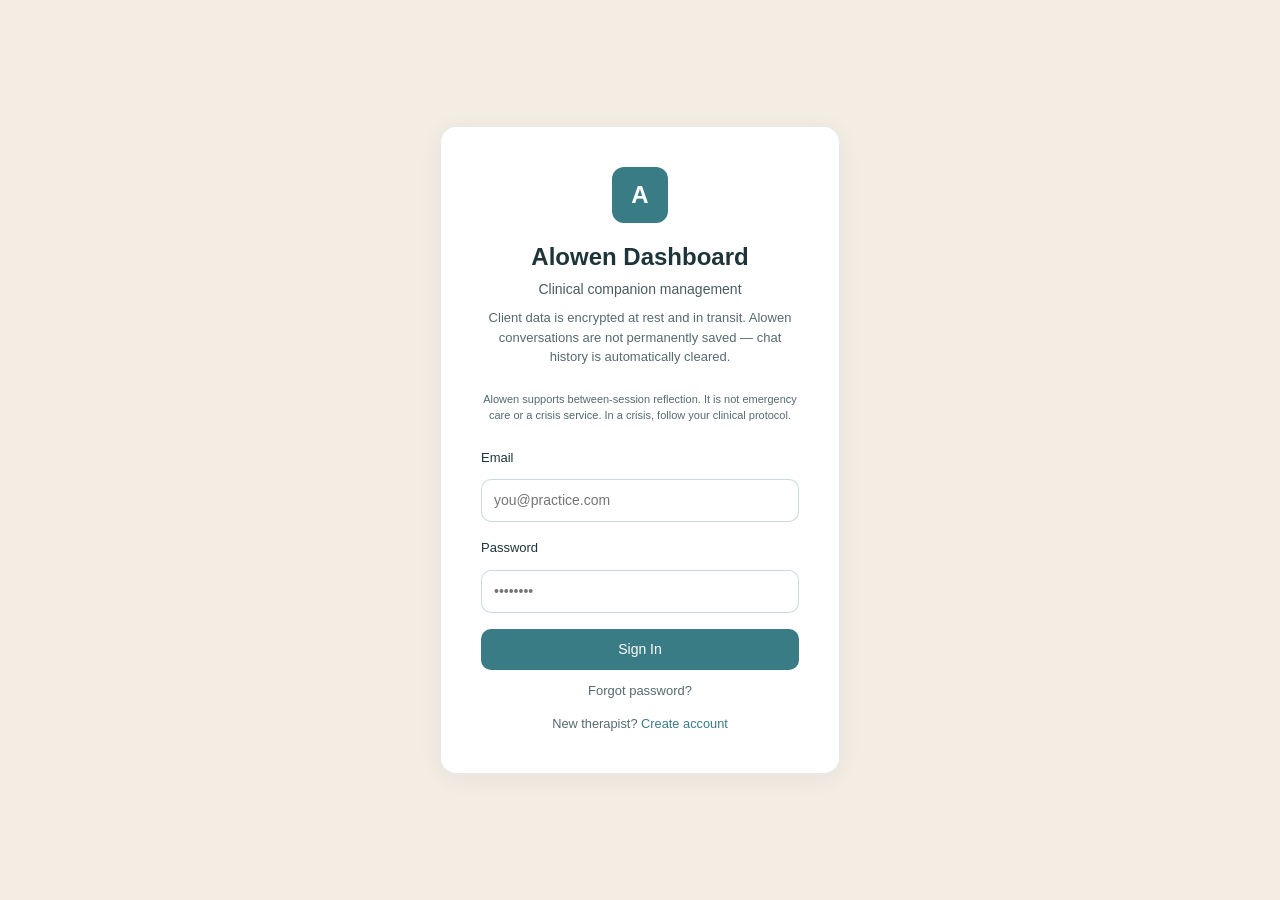
==== commit 4505a8a2: "Update index.html" ====
--- a/index.html
+++ b/index.html
@@ -3,7 +3,7 @@
 <head>
   <meta charset="UTF-8">
   <meta name="viewport" content="width=device-width, initial-scale=1.0, viewport-fit=cover">
-  <title>Alo Clinical Dashboard</title>
+  <title>Alowen Clinical Dashboard</title>
   <link rel="stylesheet" href="styles.css">
 </head>
 <body>
@@ -11,10 +11,10 @@
   <div id="loginPage" class="login-page">
     <div class="login-card">
       <div class="login-logo">A</div>
-      <h1 class="login-title">Alo Dashboard</h1>
+      <h1 class="login-title">Alowen Dashboard</h1>
       <p class="login-subtitle">Clinical companion management</p>
-      <p class="login-trust">Client data is encrypted at rest and in transit. Alo conversations are not permanently saved — chat history is automatically cleared.</p>
-      <p class="login-trust" style="font-size: 0.6875rem; color: var(--text-muted);">Alo supports between-session reflection. It is not emergency care or a crisis service. In a crisis, follow your clinical protocol.</p>
+      <p class="login-trust">Client data is encrypted at rest and in transit. Alowen conversations are not permanently saved — chat history is automatically cleared.</p>
+      <p class="login-trust" style="font-size: 0.6875rem; color: var(--text-muted);">Alowen supports between-session reflection. It is not emergency care or a crisis service. In a crisis, follow your clinical protocol.</p>
       <div class="login-error" id="loginError"></div>
       <div class="login-info" id="loginInfo"></div>
 
@@ -28,7 +28,10 @@
           <label>Password</label>
           <input type="password" id="loginPassword" placeholder="••••••••">
         </div>
-        <button class="btn btn-primary btn-full" onclick="handleLogin()">Sign In</button>
+        <button class="btn btn-primary btn-full" id="loginBtn" onclick="handleLogin()">Sign In</button>
+        <p style="text-align: center; margin-top: 8px;">
+          <a href="#" onclick="showForgotPassword(); return false;" style="color: var(--text-muted); font-size: 0.8125rem; text-decoration: none;">Forgot password?</a>
+        </p>
         <p class="login-switch">
           New therapist? <a href="#" onclick="toggleAuthForm('signup'); return false;">Create account</a>
         </p>
@@ -48,7 +51,7 @@
           <label>Password</label>
           <input type="password" id="signupPassword" placeholder="Min. 6 characters">
         </div>
-        <button class="btn btn-primary btn-full" onclick="handleSignup()">Create Account</button>
+        <button class="btn btn-primary btn-full" id="signupBtn" onclick="handleSignup()">Create Account</button>
         <p class="login-switch">
           Already have an account? <a href="#" onclick="toggleAuthForm('login'); return false;">Sign in</a>
         </p>
@@ -67,7 +70,7 @@
               <path stroke-linecap="round" stroke-linejoin="round" d="M3 12l2-2m0 0l7-7 7 7M5 10v10a1 1 0 001 1h3m10-11l2 2m-2-2v10a1 1 0 01-1 1h-3m-6 0a1 1 0 001-1v-4a1 1 0 011-1h2a1 1 0 011 1v4a1 1 0 001 1m-6 0h6" />
             </svg>
           </div>
-          <span class="logo-text">Alo</span>
+          <span class="logo-text">Alowen</span>
         </a>
       </div>
 
@@ -634,7 +637,7 @@
     <span id="toastMessage">Success</span>
   </div>
 <script>
-// === PASSWORD RESET HANDLER ===
+// === PASSWORD RESET HANDLER (modal-based) ===
 (function() {
   const hash = window.location.hash;
   if (hash && hash.includes('type=recovery')) {
@@ -642,29 +645,204 @@
     const accessToken = params.get('access_token');
     if (accessToken) {
       document.addEventListener('DOMContentLoaded', function() {
-        const newPass = prompt('Enter your new password (min 6 characters):');
-        if (newPass && newPass.length >= 6) {
-          fetch('https://lelsdezstbnzyxvsvbyx.supabase.co/auth/v1/user', {
-            method: 'PUT',
-            headers: {
-              'apikey': 'eyJhbGciOiJIUzI1NiIsInR5cCI6IkpXVCJ9.eyJpc3MiOiJzdXBhYmFzZSIsInJlZiI6ImxlbHNkZXpzdGJuenl4dnN2Ynl4Iiwicm9sZSI6ImFub24iLCJpYXQiOjE3NjM2MDk1NDUsImV4cCI6MjA3OTE4NTU0NX0.mm1POxfEEoRXyTF08NsUZOau6qA_UdZJnoUH_5bkQas',
-              'Authorization': 'Bearer ' + accessToken,
-              'Content-Type': 'application/json'
-            },
-            body: JSON.stringify({ password: newPass })
-          }).then(r => {
-            if (r.ok) {
-              alert('Password updated! You can now sign in.');
-              window.location.href = window.location.pathname;
-            } else {
-              r.text().then(t => alert('Error: ' + t));
-            }
-          });
+        try {
+          showPasswordResetModal(accessToken);
+        } catch (e) {
+          // Fallback if modal code fails
+          const newPass = prompt('Enter your new password (min 6 characters):');
+          if (newPass && newPass.length >= 6) {
+            fetch('https://lelsdezstbnzyxvsvbyx.supabase.co/auth/v1/user', {
+              method: 'PUT',
+              headers: {
+                'apikey': 'eyJhbGciOiJIUzI1NiIsInR5cCI6IkpXVCJ9.eyJpc3MiOiJzdXBhYmFzZSIsInJlZiI6ImxlbHNkZXpzdGJuenl4dnN2Ynl4Iiwicm9sZSI6ImFub24iLCJpYXQiOjE3NjM2MDk1NDUsImV4cCI6MjA3OTE4NTU0NX0.mm1POxfEEoRXyTF08NsUZOau6qA_UdZJnoUH_5bkQas',
+                'Authorization': 'Bearer ' + accessToken,
+                'Content-Type': 'application/json'
+              },
+              body: JSON.stringify({ password: newPass })
+            }).then(r => {
+              if (r.ok) { alert('Password updated!'); window.location.href = window.location.pathname; }
+              else { r.text().then(t => alert('Error: ' + t)); }
+            });
+          }
         }
       });
     }
   }
 })();
+
+function showPasswordResetModal(accessToken) {
+  const overlay = document.createElement('div');
+  overlay.className = 'modal-overlay show';
+  overlay.innerHTML = `
+    <div class="modal" onclick="event.stopPropagation()" style="max-width: 400px;">
+      <div class="modal-header">
+        <h3>Set New Password</h3>
+      </div>
+      <div class="modal-body">
+        <div class="login-error" id="resetError" style="display:none;"></div>
+        <div class="form-group">
+          <label>New Password</label>
+          <input type="password" id="resetNewPass" placeholder="Min. 6 characters" autofocus>
+        </div>
+        <div class="form-group">
+          <label>Confirm Password</label>
+          <input type="password" id="resetConfirmPass" placeholder="Confirm password">
+        </div>
+      </div>
+      <div class="modal-footer">
+        <button class="btn btn-primary" id="resetPassBtn" onclick="submitPasswordReset('${accessToken}')">Update Password</button>
+      </div>
+    </div>
+  `;
+  document.body.appendChild(overlay);
+  document.getElementById('resetNewPass')?.addEventListener('keydown', (e) => {
+    if (e.key === 'Enter') document.getElementById('resetConfirmPass')?.focus();
+  });
+  document.getElementById('resetConfirmPass')?.addEventListener('keydown', (e) => {
+    if (e.key === 'Enter') submitPasswordReset(accessToken);
+  });
+}
+
+async function submitPasswordReset(accessToken) {
+  const btn = document.getElementById('resetPassBtn');
+  const errorEl = document.getElementById('resetError');
+  const newPass = document.getElementById('resetNewPass').value;
+  const confirmPass = document.getElementById('resetConfirmPass').value;
+  errorEl.style.display = 'none';
+
+  if (!newPass || newPass.length < 6) {
+    errorEl.textContent = 'Password must be at least 6 characters';
+    errorEl.style.display = 'block';
+    return;
+  }
+  if (newPass !== confirmPass) {
+    errorEl.textContent = 'Passwords do not match';
+    errorEl.style.display = 'block';
+    return;
+  }
+
+  setButtonLoading(btn, true, 'Updating...');
+  try {
+    const res = await fetch('https://lelsdezstbnzyxvsvbyx.supabase.co/auth/v1/user', {
+      method: 'PUT',
+      headers: {
+        'apikey': 'eyJhbGciOiJIUzI1NiIsInR5cCI6IkpXVCJ9.eyJpc3MiOiJzdXBhYmFzZSIsInJlZiI6ImxlbHNkZXpzdGJuenl4dnN2Ynl4Iiwicm9sZSI6ImFub24iLCJpYXQiOjE3NjM2MDk1NDUsImV4cCI6MjA3OTE4NTU0NX0.mm1POxfEEoRXyTF08NsUZOau6qA_UdZJnoUH_5bkQas',
+        'Authorization': 'Bearer ' + accessToken,
+        'Content-Type': 'application/json'
+      },
+      body: JSON.stringify({ password: newPass })
+    });
+    if (res.ok) {
+      btn.closest('.modal-overlay').remove();
+      window.location.hash = '';
+      const infoEl = document.getElementById('loginInfo');
+      if (infoEl) {
+        infoEl.textContent = 'Password updated! You can now sign in.';
+        infoEl.style.display = 'block';
+      }
+    } else {
+      const body = await res.text();
+      errorEl.textContent = 'Error updating password. Please try again.';
+      errorEl.style.display = 'block';
+    }
+  } catch (err) {
+    errorEl.textContent = 'Network error. Please try again.';
+    errorEl.style.display = 'block';
+  } finally {
+    setButtonLoading(btn, false);
+  }
+}
+
+function showForgotPassword() {
+  const prefillEmail = document.getElementById('loginEmail')?.value?.trim() || '';
+  const overlay = document.createElement('div');
+  overlay.className = 'modal-overlay show';
+  overlay.onclick = (e) => { if (e.target === overlay) overlay.remove(); };
+  overlay.innerHTML = `
+    <div class="modal" onclick="event.stopPropagation()" style="max-width: 400px;">
+      <div class="modal-header">
+        <h3>Reset Password</h3>
+        <button class="modal-close" onclick="this.closest('.modal-overlay').remove()">&times;</button>
+      </div>
+      <div class="modal-body">
+        <p style="color: var(--text-muted); font-size: 0.875rem; margin-bottom: 16px;">Enter your email and we'll send you a link to reset your password.</p>
+        <div class="login-error" id="forgotError" style="display:none;"></div>
+        <div class="login-info" id="forgotInfo" style="display:none;"></div>
+        <div class="form-group">
+          <label>Email</label>
+          <input type="email" id="forgotEmail" placeholder="you@practice.com" value="${prefillEmail}">
+        </div>
+      </div>
+      <div class="modal-footer">
+        <button class="btn btn-secondary" onclick="this.closest('.modal-overlay').remove()">Cancel</button>
+        <button class="btn btn-primary" id="forgotBtn" onclick="submitForgotPassword()">Send Reset Link</button>
+      </div>
+    </div>
+  `;
+  document.body.appendChild(overlay);
+  document.getElementById('forgotEmail')?.addEventListener('keydown', (e) => {
+    if (e.key === 'Enter') submitForgotPassword();
+  });
+  if (!prefillEmail) document.getElementById('forgotEmail')?.focus();
+}
+
+async function submitForgotPassword() {
+  const btn = document.getElementById('forgotBtn');
+  const email = document.getElementById('forgotEmail')?.value?.trim();
+  const errorEl = document.getElementById('forgotError');
+  const infoEl = document.getElementById('forgotInfo');
+  errorEl.style.display = 'none';
+  infoEl.style.display = 'none';
+
+  if (!email) {
+    errorEl.textContent = 'Please enter your email';
+    errorEl.style.display = 'block';
+    return;
+  }
+
+  setButtonLoading(btn, true, 'Sending...');
+  try {
+    const redirectUrl = window.location.origin + window.location.pathname;
+    const res = await fetch('https://lelsdezstbnzyxvsvbyx.supabase.co/auth/v1/recover?redirect_to=' + encodeURIComponent(redirectUrl), {
+      method: 'POST',
+      headers: {
+        'apikey': 'eyJhbGciOiJIUzI1NiIsInR5cCI6IkpXVCJ9.eyJpc3MiOiJzdXBhYmFzZSIsInJlZiI6ImxlbHNkZXpzdGJuenl4dnN2Ynl4Iiwicm9sZSI6ImFub24iLCJpYXQiOjE3NjM2MDk1NDUsImV4cCI6MjA3OTE4NTU0NX0.mm1POxfEEoRXyTF08NsUZOau6qA_UdZJnoUH_5bkQas',
+        'Content-Type': 'application/json'
+      },
+      body: JSON.stringify({ email: email, redirect_to: redirectUrl })
+    });
+    if (res.ok) {
+        // Replace modal content with clean success message
+        const modalBody = btn.closest('.modal').querySelector('.modal-body');
+        const modalFooter = btn.closest('.modal').querySelector('.modal-footer');
+        modalBody.innerHTML = '<div style="text-align:center; padding: 24px 0;"><div style="font-size: 2rem; margin-bottom: 12px;">✉️</div><p style="font-size: 1rem; color: var(--text); margin-bottom: 8px;">Reset link sent!</p><p style="font-size: 0.875rem; color: var(--text-muted);">Check your inbox for <strong>' + email + '</strong> and click the link to set a new password.</p></div>';
+        modalFooter.innerHTML = '<button class="btn btn-primary" onclick="this.closest(\'.modal-overlay\').remove()">Done</button>';
+      } else {
+      errorEl.textContent = 'Could not send reset email. Check the address and try again.';
+      errorEl.style.display = 'block';
+    }
+  } catch (err) {
+    errorEl.textContent = 'Network error. Please try again.';
+    errorEl.style.display = 'block';
+  } finally {
+    setButtonLoading(btn, false);
+  }
+}
+
+// === BUTTON LOADING UTILITY ===
+function setButtonLoading(btn, loading, loadingText) {
+  if (!btn) return;
+  if (loading) {
+    btn._originalHTML = btn.innerHTML;
+    btn.innerHTML = '<span class="btn-spinner"></span> ' + (loadingText || 'Loading...');
+    btn.disabled = true;
+    btn.classList.add('btn-loading');
+  } else {
+    if (btn._originalHTML !== undefined) btn.innerHTML = btn._originalHTML;
+    btn.disabled = false;
+    btn.classList.remove('btn-loading');
+  }
+}
 
     // =====================================================
     // CONFIG
@@ -793,6 +971,18 @@
     document.getElementById('loginPassword')?.addEventListener('keydown', (e) => {
       if (e.key === 'Enter') handleLogin();
     });
+    document.getElementById('loginEmail')?.addEventListener('keydown', (e) => {
+      if (e.key === 'Enter') handleLogin();
+    });
+    document.getElementById('signupName')?.addEventListener('keydown', (e) => {
+      if (e.key === 'Enter') document.getElementById('signupEmail')?.focus();
+    });
+    document.getElementById('signupEmail')?.addEventListener('keydown', (e) => {
+      if (e.key === 'Enter') document.getElementById('signupPassword')?.focus();
+    });
+    document.getElementById('signupPassword')?.addEventListener('keydown', (e) => {
+      if (e.key === 'Enter') handleSignup();
+    });
 
     async function refreshSession(refreshToken) {
       try {
@@ -843,6 +1033,8 @@
         return;
       }
 
+      const btn = document.getElementById('signupBtn');
+      setButtonLoading(btn, true, 'Creating account...');
       try {
         const signupRes = await fetch(`${SUPABASE_URL}/auth/v1/signup`, {
           method: 'POST',
@@ -919,6 +1111,8 @@
       } catch (err) {
         errorEl.textContent = err.message;
         errorEl.style.display = 'block';
+      } finally {
+        setButtonLoading(btn, false);
       }
     }
 
@@ -926,7 +1120,10 @@
       const email = document.getElementById('loginEmail').value.trim();
       const password = document.getElementById('loginPassword').value;
       const errorEl = document.getElementById('loginError');
+      const infoEl = document.getElementById('loginInfo');
+      const btn = document.getElementById('loginBtn');
       errorEl.style.display = 'none';
+      infoEl.style.display = 'none';
 
       if (!email || !password) {
         errorEl.textContent = 'Please enter email and password';
@@ -934,6 +1131,7 @@
         return;
       }
 
+      setButtonLoading(btn, true, 'Signing in...');
       try {
         const res = await fetch(`${SUPABASE_URL}/auth/v1/token?grant_type=password`, {
           method: 'POST',
@@ -962,6 +1160,8 @@
       } catch (err) {
         errorEl.textContent = err.message;
         errorEl.style.display = 'block';
+      } finally {
+        setButtonLoading(btn, false);
       }
     }
 
@@ -1078,14 +1278,14 @@
             welcome.innerHTML = `
               <div style="text-align: center; padding: 48px 24px;">
                 <div style="font-size: 2rem; margin-bottom: 12px;">👋</div>
-                <h2 style="margin-bottom: 8px; font-size: 1.25rem;">Welcome to Alo</h2>
+                <h2 style="margin-bottom: 8px; font-size: 1.25rem;">Welcome to Alowen</h2>
                 <p style="color: var(--text-muted); max-width: 360px; margin: 0 auto 24px;">
                   Here's how to get started:
                 </p>
                 <div style="text-align: left; max-width: 320px; margin: 0 auto 24px; font-size: 0.9375rem; line-height: 1.8;">
                   <div><strong>1.</strong> Click <strong>+ Invite</strong> to create an invite code</div>
                   <div><strong>2.</strong> Share the code with your client</div>
-                  <div><strong>3.</strong> They connect via Alo, and you see their activity here</div>
+                  <div><strong>3.</strong> They connect via Alowen, and you see their activity here</div>
                 </div>
                 <button class="btn btn-primary" onclick="showInviteModal()" style="padding: 10px 24px;">+ Invite Your First Client</button>
               </div>
@@ -1502,7 +1702,7 @@
       document.getElementById('prepSummary').innerHTML = '<div class="loading"><div class="spinner"></div></div>';
       document.getElementById('prepOpenItems').innerHTML = '<p class="text-muted-center">No open items</p>';
       document.getElementById('clientMessagesPrep').innerHTML = '<p class="text-muted-center">No messages</p>';
-      document.getElementById('lastSessionsPreview').innerHTML = '<p class="text-muted-center">No session notes yet.</p>';
+      document.getElementById('lastSessionsPreview').innerHTML = '<p class="text-muted-center">Session notes will appear here after your first documented session.</p>';
       document.getElementById('crisisAlertsCard').style.display = 'none';
       document.getElementById('crisisAlertButton').classList.remove('visible');
       const quickNote = document.getElementById('quickNoteText');
@@ -1534,6 +1734,9 @@
       if (client.client_id) {
         markClientMessagesRead(client.client_id);
       }
+
+      // Check for missing emergency contact info
+      checkEmergencyContactWarning();
 
     }
 
@@ -1722,7 +1925,7 @@
       const notes = clientNotes[cacheKey] || [];
 
       if (!notes.length) {
-        document.getElementById('notesContainer').innerHTML = '<p class="text-muted-center">No session notes yet.</p>';
+        document.getElementById('notesContainer').innerHTML = '<p class="text-muted-center">Session notes will appear here after you document your first session.</p>';
         return;
       }
 
@@ -1730,15 +1933,27 @@
         <div class="note-card">
           <div class="note-header">
             <span class="note-date">${new Date(n.session_date).toLocaleDateString('en-US', { weekday: 'long', month: 'long', day: 'numeric', year: 'numeric' })}</span>
-            <span class="note-session-type">${esc(n.session_type || 'Individual')}</span>
-          </div>
+            <div class="note-actions">
+              <div class="ehr-dropdown-wrap" style="position:relative;display:inline-block;">
+                <button class="btn btn-sm btn-secondary note-action-btn" onclick="toggleEhrDropdown(event, '${n.id}')">Copy for EHR</button>
+                <div class="ehr-dropdown" id="ehrDrop_${n.id}" style="display:none;">
+                  <button onclick="copyForEHR('${n.id}','soap',event)">SOAP</button>
+                  <button onclick="copyForEHR('${n.id}','dap',event)">DAP</button>
+                  <button onclick="copyForEHR('${n.id}','narrative',event)">Narrative</button>
+                </div>
+              </div>
+              <button class="btn btn-sm btn-secondary note-action-btn" onclick="showEditNoteForm('${n.id}')">Edit</button>
+              <button class="btn btn-sm btn-danger-outline note-action-btn" onclick="deleteNote('${n.id}')">Delete</button>
+            </div>
+          </div>
+          <div class="note-type-badge">${esc(n.session_type || 'Individual')}</div>
           <div class="note-content">
             ${n.themes ? `<div class="note-section"><button class="sp-section-btn" onclick="copySoapSection('${n.id}', 'S', event)">Copy S</button> <strong>Themes:</strong> ${esc(n.themes)}</div>` : ''}
             ${n.observations ? `<div class="note-section"><button class="sp-section-btn" onclick="copySoapSection('${n.id}', 'O', event)">Copy O</button> <strong>Observations:</strong> ${esc(n.observations)}</div>` : ''}
             ${n.interventions ? `<div class="note-section"><button class="sp-section-btn" onclick="copySoapSection('${n.id}', 'A', event)">Copy A</button> <strong>Interventions:</strong> ${esc(n.interventions)}</div>` : ''}
             ${n.plan ? `<div class="note-section"><button class="sp-section-btn" onclick="copySoapSection('${n.id}', 'P', event)">Copy P</button> <strong>Plan:</strong> ${esc(n.plan)}</div>` : ''}
             ${n.next_session_date ? `<div class="note-meta">Next session: ${new Date(n.next_session_date).toLocaleDateString('en-US', { weekday: 'short', month: 'short', day: 'numeric' })}</div>` : ''}
-            ${n.billing_justification ? `<div class="note-meta">📋 Billing justification included</div>` : ''}
+            ${n.billing_justification ? `<div class="note-meta">Billing justification included</div>` : ''}
           </div>
         </div>
       `).join('');
@@ -1844,6 +2059,221 @@
     }
 
     // =====================================================
+    // NOTE EDIT + DELETE (Batch 5)
+    // =====================================================
+    function showEditNoteForm(noteId) {
+      const cacheKey = currentClient.client_id || currentClient.id;
+      const notes = clientNotes[cacheKey] || [];
+      const note = notes.find(n => n.id === noteId);
+      if (!note) return;
+
+      const modal = document.createElement('div');
+      modal.className = 'modal-overlay show';
+      modal.innerHTML = `
+        <div class="modal" onclick="event.stopPropagation()">
+          <div class="modal-header">
+            <h3>Edit Session Note</h3>
+            <button class="modal-close" onclick="this.closest('.modal-overlay').remove()">&times;</button>
+          </div>
+          <div class="modal-body">
+            <form id="editNoteForm" onsubmit="updateNote('${noteId}', event)">
+              <div class="form-grid">
+                <div class="form-group">
+                  <label>Session Date</label>
+                  <input type="date" id="editNoteDate" value="${note.session_date || ''}" required>
+                </div>
+                <div class="form-group">
+                  <label>Session Type</label>
+                  <select id="editNoteType">
+                    <option value="Individual" ${note.session_type === 'Individual' ? 'selected' : ''}>Individual</option>
+                    <option value="Couples" ${note.session_type === 'Couples' ? 'selected' : ''}>Couples</option>
+                    <option value="Family" ${note.session_type === 'Family' ? 'selected' : ''}>Family</option>
+                    <option value="Group" ${note.session_type === 'Group' ? 'selected' : ''}>Group</option>
+                  </select>
+                </div>
+                <div class="form-group full">
+                  <label>Themes (Subjective)</label>
+                  <textarea id="editNoteThemes">${esc(note.themes || '')}</textarea>
+                </div>
+                <div class="form-group full">
+                  <label>Observations (Objective)</label>
+                  <textarea id="editNoteObs">${esc(note.observations || '')}</textarea>
+                </div>
+                <div class="form-group full">
+                  <label>Interventions (Assessment)</label>
+                  <textarea id="editNoteInt">${esc(note.interventions || '')}</textarea>
+                </div>
+                <div class="form-group full">
+                  <label>Plan</label>
+                  <textarea id="editNotePlan">${esc(note.plan || '')}</textarea>
+                </div>
+                <div class="form-group">
+                  <label>Next Session Date</label>
+                  <input type="date" id="editNoteNextSession" value="${note.next_session_date || ''}">
+                </div>
+                <div class="form-group form-group-inline">
+                  <input type="checkbox" id="editNoteBilling" class="checkbox-inline" ${note.billing_justification ? 'checked' : ''}>
+                  <label for="editNoteBilling" class="label-inline">Include billing justification</label>
+                </div>
+              </div>
+              <div class="form-actions">
+                <button type="button" class="btn btn-secondary" onclick="this.closest('.modal-overlay').remove()">Cancel</button>
+                <button type="submit" class="btn btn-primary">Save Changes</button>
+              </div>
+            </form>
+          </div>
+        </div>
+      `;
+      modal.onclick = (e) => { if (e.target === modal) modal.remove(); };
+      document.body.appendChild(modal);
+    }
+
+    async function updateNote(noteId, e) {
+      e.preventDefault();
+      const cacheKey = currentClient.client_id || currentClient.id;
+      try {
+        await api(`/rest/v1/session_notes?id=eq.${noteId}`, {
+          method: 'PATCH',
+          body: JSON.stringify({
+            session_date: document.getElementById('editNoteDate').value,
+            session_type: document.getElementById('editNoteType').value,
+            themes: document.getElementById('editNoteThemes').value,
+            observations: document.getElementById('editNoteObs').value,
+            interventions: document.getElementById('editNoteInt').value,
+            plan: document.getElementById('editNotePlan').value,
+            next_session_date: document.getElementById('editNoteNextSession').value || null,
+            billing_justification: document.getElementById('editNoteBilling').checked
+          }),
+          prefer: 'return=minimal'
+        });
+        delete clientNotes[cacheKey];
+        await loadClientData(cacheKey);
+        renderNotes(cacheKey);
+        renderSessionPrep(cacheKey);
+        e.target.closest('.modal-overlay').remove();
+        toast('Note updated');
+      } catch (err) {
+        console.error(err);
+        toast('Error updating note');
+      }
+    }
+
+    async function deleteNote(noteId) {
+      if (!confirm('Delete this session note? This cannot be undone.')) return;
+      const cacheKey = currentClient.client_id || currentClient.id;
+      try {
+        await api(`/rest/v1/session_notes?id=eq.${noteId}`, {
+          method: 'DELETE',
+          prefer: 'return=minimal'
+        });
+        delete clientNotes[cacheKey];
+        await loadClientData(cacheKey);
+        renderNotes(cacheKey);
+        renderSessionPrep(cacheKey);
+        toast('Note deleted');
+      } catch (err) {
+        console.error(err);
+        toast('Error deleting note');
+      }
+    }
+
+    // =====================================================
+    // COPY FOR EHR (Batch 6)
+    // =====================================================
+    function toggleEhrDropdown(event, noteId) {
+      event.stopPropagation();
+      // Close any open dropdowns
+      document.querySelectorAll('.ehr-dropdown').forEach(d => d.style.display = 'none');
+      const dropdown = document.getElementById('ehrDrop_' + noteId);
+      if (dropdown) dropdown.style.display = 'block';
+      // Close on outside click
+      const closeHandler = (e) => {
+        if (!e.target.closest('.ehr-dropdown-wrap')) {
+          document.querySelectorAll('.ehr-dropdown').forEach(d => d.style.display = 'none');
+          document.removeEventListener('click', closeHandler);
+        }
+      };
+      setTimeout(() => document.addEventListener('click', closeHandler), 0);
+    }
+
+    function copyForEHR(noteId, format, event) {
+      if (event) event.stopPropagation();
+      const cacheKey = currentClient.client_id || currentClient.id;
+      const notes = clientNotes[cacheKey] || [];
+      const n = notes.find(x => x.id === noteId);
+      if (!n) return;
+
+      const header = 'Based on Alowen between-session data -- review and edit before adding to client record.\n\n';
+      let text = header;
+
+      if (format === 'soap') {
+        if (n.themes) text += 'S (Subjective): ' + n.themes + '\n\n';
+        if (n.observations) text += 'O (Objective): ' + n.observations + '\n\n';
+        if (n.interventions) text += 'A (Assessment): ' + n.interventions + '\n\n';
+        if (n.plan) text += 'P (Plan): ' + n.plan + '\n\n';
+      } else if (format === 'dap') {
+        const data = [n.themes, n.observations].filter(Boolean).join(' ');
+        if (data) text += 'D (Data): ' + data + '\n\n';
+        if (n.interventions) text += 'A (Assessment): ' + n.interventions + '\n\n';
+        if (n.plan) text += 'P (Plan): ' + n.plan + '\n\n';
+      } else {
+        const parts = [];
+        if (n.themes) parts.push('Client presented with: ' + n.themes + '.');
+        if (n.observations) parts.push('Therapist observed: ' + n.observations + '.');
+        if (n.interventions) parts.push('Interventions included: ' + n.interventions + '.');
+        if (n.plan) parts.push('Plan: ' + n.plan + '.');
+        text += parts.join(' ');
+      }
+
+      if (n.billing_justification) {
+        text += '\n\nMedical Necessity: Continued therapeutic support medically necessary for symptom management and functional improvement.';
+      }
+
+      navigator.clipboard.writeText(text.trim()).then(() => {
+        toast('Copied ' + format.toUpperCase() + ' to clipboard');
+      });
+      // Close dropdown
+      document.querySelectorAll('.ehr-dropdown').forEach(d => d.style.display = 'none');
+    }
+
+    // =====================================================
+    // EMERGENCY CONTACT WARNING
+    // =====================================================
+    function checkEmergencyContactWarning() {
+      // Remove any existing warning
+      document.getElementById('emergencyContactWarning')?.remove();
+
+      if (!currentClient || !currentClient.client_id) return; // skip for pending clients
+
+      const missing = [];
+      if (!currentClient.phone) missing.push('client phone');
+      if (!currentClient.emergency_contact_name) missing.push('emergency contact name');
+      if (!currentClient.emergency_contact_phone) missing.push('emergency contact phone');
+
+      if (missing.length === 0) return;
+
+      const banner = document.createElement('div');
+      banner.id = 'emergencyContactWarning';
+      banner.className = 'emergency-warning-banner';
+      banner.innerHTML = `
+        <div class="emergency-warning-content">
+          <span class="emergency-warning-icon">⚠</span>
+          <div class="emergency-warning-text">
+            <strong>Missing emergency info:</strong> ${missing.join(', ')}. 
+            <a href="#" onclick="showEditClientModal(); return false;">Add in Edit →</a>
+          </div>
+          <button class="emergency-warning-close" onclick="this.closest('.emergency-warning-banner').remove()" aria-label="Dismiss">&times;</button>
+        </div>
+      `;
+
+      // Insert at the top of the client page, after the sticky header
+      const stickyHeader = document.querySelector('.client-sticky-header');
+      if (stickyHeader) {
+        stickyHeader.after(banner);
+      }
+    }
+
+    // =====================================================
     // RESPONSIVE SIDEBAR
     // =====================================================
     function toggleSidebar() {
@@ -1953,7 +2383,7 @@
         return 'Between-session (Alo): ' + recentSessions.length + ' check-in' + (recentSessions.length !== 1 ? 's' : '') + '; HW ' + hwStatus + '; messages ' + (recentMessages.length ? 'Y' : 'N') + '; alerts ' + (unresolvedCrisis.length ? 'Y' : 'N') + '.';
       }
 
-      let text = 'BETWEEN-SESSION DATA (Source: Alo Clinical Dashboard, ' + dateRange + ')\n\n';
+      let text = 'BETWEEN-SESSION DATA (Source: Alowen Clinical Dashboard, ' + dateRange + ')\n\n';
       text += 'Source: Client self-directed use of an emotional support tool. No session transcript available.\n\n';
       text += 'Engagement: Client engaged in ' + recentSessions.length + ' Alo session' + (recentSessions.length !== 1 ? 's' : '') + ' (last: ' + lastSession + ').\n\n';
 
@@ -2023,7 +2453,7 @@
       const homework = clientHomework[cacheKey] || [];
 
       if (!homework.length) {
-        document.getElementById('homeworkHistory').innerHTML = '<p class="text-muted-center">No homework yet</p>';
+        document.getElementById('homeworkHistory').innerHTML = '<p class="text-muted-center">Assigned homework will appear here. Use the form above to create your first assignment.</p>';
         return;
       }
 
@@ -2673,6 +3103,10 @@
               : `${updated.sessionCount} sessions this week · ${updated.homeworkCount} active homework`;
           }
         }
+
+        // Re-check emergency contact warning after edit
+        checkEmergencyContactWarning();
+
       } catch (err) {
         console.error(err);
         toast('Error updating client');
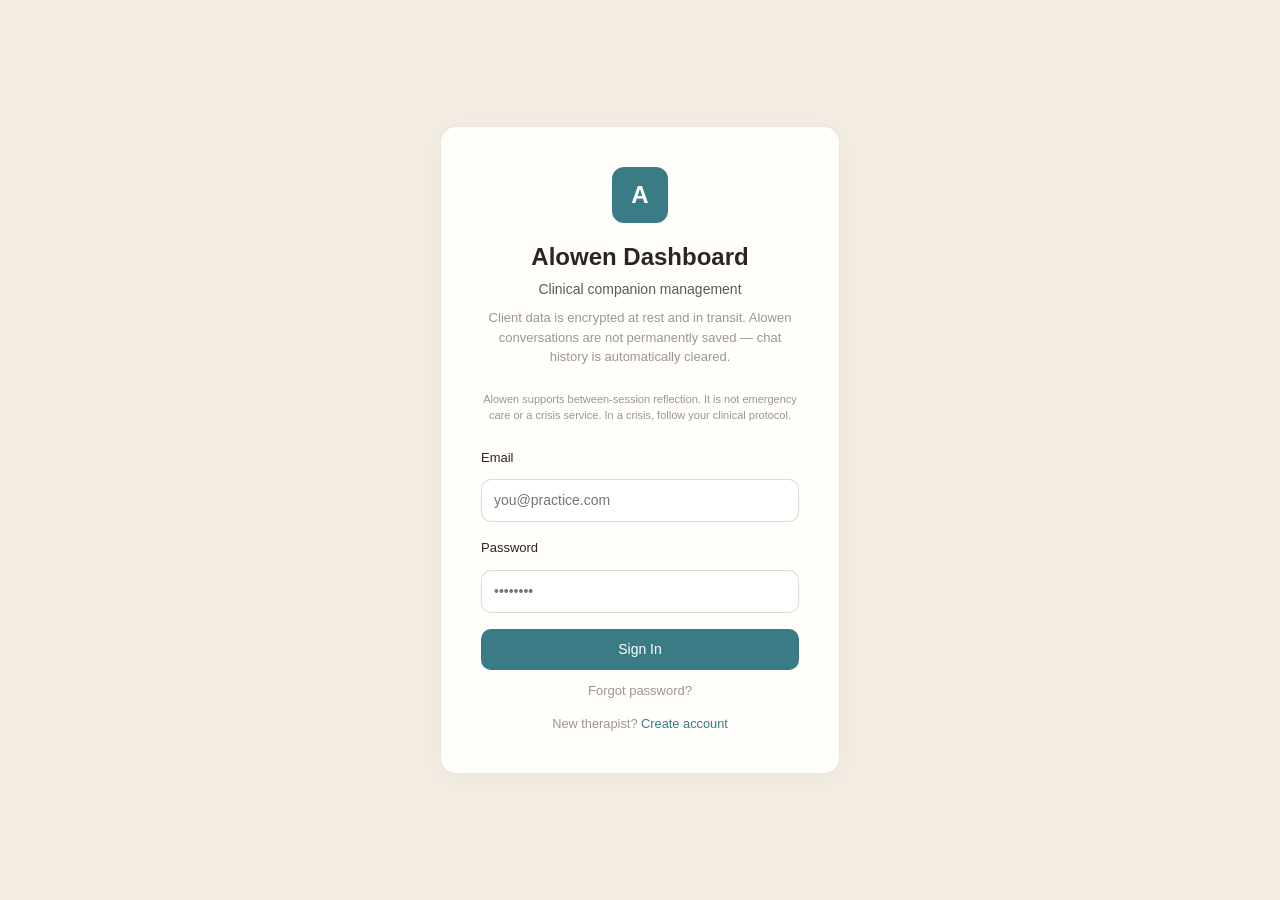
==== commit 72487ca7: "Update index.html" ====
--- a/index.html
+++ b/index.html
@@ -4,7 +4,7 @@
   <meta charset="UTF-8">
   <meta name="viewport" content="width=device-width, initial-scale=1.0, viewport-fit=cover">
   <title>Alowen Clinical Dashboard</title>
-  <link rel="stylesheet" href="styles.css">
+  <link rel="stylesheet" href="dev.css?v=26">
 </head>
 <body>
   <!-- LOGIN PAGE -->
@@ -81,7 +81,6 @@
 
       <div class="header-right">
         <span class="user-name" id="therapistName"></span>
-        <div class="user-avatar" id="therapistAvatar"></div>
         <button class="logout-btn" onclick="handleLogout()">Sign Out</button>
       </div>
     </header>
@@ -91,41 +90,31 @@
 
     <!-- HOMEPAGE -->
     <div class="layout" id="homePage">
-      <div class="main">
+      <div class="main home-content">
         <div>
           <div class="morning-greeting" id="morningGreeting">Good morning</div>
           <div class="morning-summary" id="morningSummary">Loading your dashboard...</div>
         </div>
 
-        <!-- Crisis Alerts -->
-        <div class="section" id="alertsSection">
-          <div class="section-header section-header-danger">
-            <div class="section-icon danger">
-              <svg xmlns="http://www.w3.org/2000/svg" fill="none" viewBox="0 0 24 24" stroke="currentColor" stroke-width="2">
-                <path stroke-linecap="round" stroke-linejoin="round" d="M12 9v2m0 4h.01m-6.938 4h13.856c1.54 0 2.502-1.667 1.732-3L13.732 4c-.77-1.333-2.694-1.333-3.464 0L3.34 16c-.77 1.333.192 3 1.732 3z" />
-              </svg>
-            </div>
-            <span class="section-title">Crisis Alerts</span>
-            <span class="section-count section-count-danger" id="alertsCount">0</span>
-          </div>
-          <div class="section-body" id="alertsList">
-            <div class="loading"><div class="spinner"></div>Loading...</div>
-          </div>
-        </div>
-
-        <!-- Messages from Clients -->
-        <div class="section" id="messagesSection">
-          <div class="section-header section-header-info">
-            <div class="section-icon info">
-              <svg xmlns="http://www.w3.org/2000/svg" fill="none" viewBox="0 0 24 24" stroke="currentColor" stroke-width="2">
-                <path stroke-linecap="round" stroke-linejoin="round" d="M3 8l7.89 5.26a2 2 0 002.22 0L21 8M5 19h14a2 2 0 002-2V7a2 2 0 00-2-2H5a2 2 0 00-2 2v10a2 2 0 002 2z" />
-              </svg>
-            </div>
-            <span class="section-title">Messages from Clients</span>
-            <span class="section-count section-count-info" id="messagesCount">0</span>
-          </div>
-          <div class="section-body" id="messagesList">
-            <div class="section-empty">No unread messages</div>
+        <!-- Needs Attention (unified crisis + messages feed) -->
+        <div class="section" id="attentionSection">
+          <div class="section-header">
+            <span class="section-title">Needs Attention</span>
+            <span class="section-count" id="attentionCount">0</span>
+          </div>
+          <div class="section-body">
+            <!-- Crisis subsection (preserves original IDs) -->
+            <div id="alertsSection">
+              <div id="alertsList"></div>
+            </div>
+            <span id="alertsCount" style="display:none;">0</span>
+            <!-- Messages subsection (preserves original IDs) -->
+            <div id="messagesSection">
+              <div id="messagesList"></div>
+            </div>
+            <span id="messagesCount" style="display:none;">0</span>
+            <!-- Shared empty state -->
+            <div class="section-empty" id="attentionEmpty">All clear — no items needing attention.</div>
           </div>
         </div>
 
@@ -155,8 +144,14 @@
               <button class="btn btn-sm btn-primary sidebar-invite-btn" onclick="showInviteModal()">+ Invite</button>
             </div>
           </div>
+          <div class="sidebar-search">
+            <input type="text" id="clientSearchInput" placeholder="Filter clients..." oninput="filterClientList(this.value)">
+          </div>
           <div class="sidebar-list" id="clientsList">
             <div class="section-empty">No clients yet</div>
+          </div>
+          <div class="sidebar-footer">
+            <a href="#" class="sidebar-archived-link" onclick="showArchivedClients(); return false;">View Archived Clients</a>
           </div>
         </div>
       </div>
@@ -164,60 +159,51 @@
     <!-- CLIENT DETAIL PAGE -->
     <div class="layout client-page" id="clientPage">
       <div class="main">
-                <div class="client-sticky-header">
-          <div class="page-header">
-            <div class="page-header-row">
-              <div>
-                <h1 class="page-title" id="clientName">Client</h1>
-                <p class="page-meta" id="clientMeta"></p>
-              </div>
-              <div class="page-header-actions">
-                <button class="btn crisis-alert-btn" id="crisisAlertButton" onclick="goToCrisisAlerts()">
-                  <svg xmlns="http://www.w3.org/2000/svg" width="16" height="16" fill="none" viewBox="0 0 24 24" stroke="currentColor" stroke-width="2">
-                    <path stroke-linecap="round" stroke-linejoin="round" d="M12 9v2m0 4h.01m-6.938 4h13.856c1.54 0 2.502-1.667 1.732-3L13.732 4c-.77-1.333-2.694-1.333-3.464 0L3.34 16c-.77 1.333.192 3 1.732 3z" />
-                  </svg>
-                  <span id="crisisAlertButtonText">Crisis Alert</span>
-                </button>
-                <button class="btn btn-secondary btn-sm" onclick="showEditClientModal()">Edit</button>
-              </div>
-            </div>
-          </div>
-
-          <div class="tabs">
+        <!-- Single sticky header -->
+        <div class="client-sticky-header" style="position:sticky;top:60px;z-index:51;">
+          <div style="display:flex;align-items:baseline;justify-content:space-between;gap:16px;padding:12px 20px 0;">
+            <div style="display:flex;align-items:baseline;gap:8px;min-width:0;flex-wrap:wrap;">
+              <a href="#" class="client-header-name" id="clientName" onclick="showEditClientModal(); return false;">Client</a>
+              <span id="clientBadge" style="display:none;"></span>
+            </div>
+            <div class="client-header-sub" style="display:flex;align-items:baseline;gap:6px;flex-shrink:0;flex-wrap:wrap;justify-content:flex-end;">
+              <span id="clientMeta" class="client-header-meta"></span>
+              <span class="client-header-sep">·</span>
+              <a href="#" class="client-header-edit" onclick="showEditClientModal(); return false;">Edit</a>
+              <button class="btn crisis-alert-btn" id="crisisAlertButton" onclick="goToCrisisAlerts()">
+                <svg xmlns="http://www.w3.org/2000/svg" width="12" height="12" fill="none" viewBox="0 0 24 24" stroke="currentColor" stroke-width="2">
+                  <path stroke-linecap="round" stroke-linejoin="round" d="M12 9v2m0 4h.01m-6.938 4h13.856c1.54 0 2.502-1.667 1.732-3L13.732 4c-.77-1.333-2.694-1.333-3.464 0L3.34 16c-.77 1.333.192 3 1.732 3z" />
+                </svg>
+                <span id="crisisAlertButtonText">Crisis Alert</span>
+              </button>
+            </div>
+          </div>
+          <div style="display:flex;gap:0;border-top:1px solid rgba(180,168,152,0.18);margin:8px 20px 0;padding-top:0;">
             <button class="tab active" onclick="switchTab('prep', this)">Session Prep</button>
             <button class="tab" onclick="switchTab('tools', this)">In Session</button>
           </div>
+          <!-- Hidden avatar element for JS compatibility -->
+          <div id="clientAvatar" style="display:none;">C</div>
         </div>
 
 
         <!-- Session Prep Tab -->
         <div class="tab-content active" id="tab-prep">
-                    <div class="card" id="weekGlanceCard" style="display: none;">
+          <!-- This Week (full width — the clinical headline) -->
+          <div class="card" id="weekGlanceCard" style="display: none;">
             <div class="card-header">
               <span class="card-title">This Week</span>
+              <button class="btn btn-sm btn-primary" onclick="copyPrepPack()" id="copyPrepPackBtn">
+                <svg xmlns="http://www.w3.org/2000/svg" width="14" height="14" fill="none" viewBox="0 0 24 24" stroke="currentColor" stroke-width="2"><path stroke-linecap="round" stroke-linejoin="round" d="M8 16H6a2 2 0 01-2-2V6a2 2 0 012-2h8a2 2 0 012 2v2m-6 12h8a2 2 0 002-2v-8a2 2 0 00-2-2h-8a2 2 0 00-2 2v8a2 2 0 002 2z" /></svg>
+                Copy Prep Pack
+              </button>
             </div>
             <div class="card-body" id="weekGlanceBody">
               <div class="loading"><div class="spinner"></div></div>
             </div>
           </div>
 
-          <!-- Activity Calendar -->
-          <div class="card" id="calendarCard">
-            <div class="card-header"><span class="card-title">Activity</span></div>
-            <div class="card-body" id="calendarBody">
-              <div class="calendar-strip" id="calendarStrip"></div>
-              <div class="calendar-legend">
-                <span class="legend-item"><span class="legend-dot" style="background:#3A7C86;"></span>Alo</span>
-                <span class="legend-item"><span class="legend-dot" style="background:#4A90D9;"></span>Message</span>
-                <span class="legend-item"><span class="legend-dot" style="background:#E8913A;"></span>Homework</span>
-                <span class="legend-item"><span class="legend-dot" style="background:#dc2626;"></span>Alert</span>
-                <span class="legend-item"><span class="legend-dot" style="background:#9CA3AF;"></span>Note</span>
-              </div>
-              <div class="calendar-detail" id="calendarDetail" style="display:none;"></div>
-            </div>
-          </div>
-
-          <!-- Messages from Client (moved up - most actionable) -->
+          <!-- Messages from Client (full width — most actionable) -->
           <div class="card">
             <div class="card-header">
               <span class="card-title">Messages from Client</span>
@@ -228,26 +214,26 @@
             </div>
           </div>
 
-          <div class="card">
-            <div class="card-header">
-              <span class="card-title">What Changed</span>
-              <button class="btn btn-sm btn-primary" onclick="copyPrepPack()" id="copyPrepPackBtn">
-                <svg xmlns="http://www.w3.org/2000/svg" fill="none" viewBox="0 0 24 24" stroke="currentColor" stroke-width="2"><path stroke-linecap="round" stroke-linejoin="round" d="M8 16H6a2 2 0 01-2-2V6a2 2 0 012-2h8a2 2 0 012 2v2m-6 12h8a2 2 0 002-2v-8a2 2 0 00-2-2h-8a2 2 0 00-2 2v8a2 2 0 002 2z" /></svg>
-                Copy Prep Pack
-              </button>
-            </div>
-            <div class="card-body" id="prepSummary">
-              <div class="loading"><div class="spinner"></div></div>
-            </div>
-          </div>
-
-          <div class="card">
-            <div class="card-header"><span class="card-title">Open Items</span></div>
-            <div class="card-body" id="prepOpenItems">
-              <p class="text-muted-center">No open items</p>
-            </div>
-          </div>
-
+          <!-- What Changed + Open Items (50/50) -->
+          <div class="prep-half-row">
+            <div class="card">
+              <div class="card-header">
+                <span class="card-title">What Changed</span>
+              </div>
+              <div class="card-body" id="prepSummary">
+                <div class="loading"><div class="spinner"></div></div>
+              </div>
+            </div>
+
+            <div class="card">
+              <div class="card-header"><span class="card-title">Open Items</span></div>
+              <div class="card-body" id="prepOpenItems">
+                <p class="text-muted-center">No open items</p>
+              </div>
+            </div>
+          </div>
+
+          <!-- Recent Session Notes (full width) -->
           <div class="card" id="lastSessionsCard">
             <div class="card-header">
               <span class="card-title">Recent Session Notes</span>
@@ -257,103 +243,74 @@
               <p class="text-muted-center">No session notes yet.</p>
             </div>
           </div>
+
+          <!-- Month Calendar (reference — bottom of prep) -->
+          <div class="card">
+            <div class="card-header">
+              <button class="cal-nav-btn" onclick="navigateCalendar(-1)">‹</button>
+              <span class="card-title" id="calMonthLabelPrep">March 2026</span>
+              <button class="cal-nav-btn" onclick="navigateCalendar(1)">›</button>
+            </div>
+            <div class="card-body" style="padding: 8px 12px;">
+              <div class="cal-month" id="calMonthPrep"></div>
+              <div class="calendar-legend" style="margin-top: 8px;">
+                <span class="legend-item"><span class="legend-dot" style="background:#3A7C86;"></span>Alo</span>
+                <span class="legend-item"><span class="legend-dot" style="background:#4A90D9;"></span>Msg</span>
+                <span class="legend-item"><span class="legend-dot" style="background:#E8913A;"></span>HW</span>
+                <span class="legend-item"><span class="legend-dot" style="background:#dc2626;"></span>Alert</span>
+                <span class="legend-item"><span class="legend-dot" style="background:#9CA3AF;"></span>Note</span>
+              </div>
+              <div class="calendar-detail" id="calMonthDetailPrep" style="display:none;"></div>
+            </div>
+          </div>
         </div>
 
         <!-- Session Tools Tab -->
         <div class="tab-content" id="tab-tools">
-          <!-- Session Notes -->
-          <div class="card">
-            <div class="card-header">
-              <span class="card-title">Session Notes</span>
-              <button class="btn btn-sm btn-primary add-note-btn" onclick="showNoteForm()">
-                <svg xmlns="http://www.w3.org/2000/svg" fill="none" viewBox="0 0 24 24" stroke="currentColor" stroke-width="2"><path stroke-linecap="round" stroke-linejoin="round" d="M12 4v16m8-8H4" /></svg>
-                Add Note
-              </button>
-            </div>
-            <div class="card-body" id="notesContainer">
-              <p class="text-muted-center">No session notes yet.</p>
-            </div>
-            <div class="note-quick-capture" id="quickNoteCapture">
-              <div class="quick-note-inner">
-                <label class="quick-note-label">Quick Note</label>
-                <textarea id="quickNoteText" class="quick-note-textarea" placeholder="Jot a quick thought..."></textarea>
-                <button class="btn btn-primary btn-sm quick-note-save" onclick="saveQuickNote()">Save Quick Note</button>
-                <span class="quick-note-hint">Full note editing available on desktop/tablet</span>
-              </div>
-            </div>
-          </div>
-
-          <!-- Homework Zone: 2/3 form + 1/3 calendar/history -->
-          <div class="homework-zone">
-            <!-- LEFT: Assign Homework (2/3) -->
-            <div class="homework-zone-form">
+          <!-- Crisis Alerts — ABOVE notes when active (safety first) -->
+          <div class="card" id="crisisAlertsCard" style="display: none;">
+            <div class="card-header card-header-danger">
+              <span class="card-title card-title-danger">
+                <svg xmlns="http://www.w3.org/2000/svg" width="20" height="20" fill="none" viewBox="0 0 24 24" stroke="currentColor" stroke-width="2">
+                  <path stroke-linecap="round" stroke-linejoin="round" d="M12 9v2m0 4h.01m-6.938 4h13.856c1.54 0 2.502-1.667 1.732-3L13.732 4c-.77-1.333-2.694-1.333-3.464 0L3.34 16c-.77 1.333.192 3 1.732 3z" />
+                </svg>
+                Crisis Alerts
+              </span>
+              <span class="crisis-count-badge" id="crisisAlertCount"></span>
+            </div>
+            <div class="card-body" id="crisisAlertsList"></div>
+          </div>
+
+          <!-- Row 1: Session Notes + Month Calendar side by side -->
+          <div class="tools-row">
+            <!-- LEFT: Session Notes (primary) -->
+            <div class="tools-row-main">
               <div class="card">
-                <div class="card-header"><span class="card-title">Assign Homework</span></div>
-                <div class="card-body">
-                  <div class="templates">
-                    <button class="template-btn" onclick="useTemplate('grounding', '5-4-3-2-1 grounding exercise', '5-4-3-2-1 grounding exercise when feeling overwhelmed', 'Improve emotion regulation and present-moment awareness')">Grounding</button>
-                    <button class="template-btn" onclick="useTemplate('noticing', 'Noticing practice', 'Notice and log moments of anxiety without trying to change them', 'Build awareness of anxiety patterns and triggers')">Noticing</button>
-                    <button class="template-btn" onclick="useTemplate('journaling', 'Daily journal', 'Journal for 10 minutes each morning', 'Process emotions and identify patterns')">Journaling</button>
-                    <button class="template-btn" onclick="useTemplate('behavioral', 'Boundary practice', 'Practice one boundary-setting conversation', 'Build assertiveness and relationship skills')">Behavioral</button>
-                    <button class="template-btn" onclick="useTemplate('breathing', '4-7-8 Breathing', '4-7-8 breathing technique twice daily', 'Reduce physiological anxiety symptoms')">Breathing</button>
-                  </div>
-                  <form id="homeworkForm" onsubmit="submitHomework(event)">
-                    <div class="form-grid">
-                      <div class="form-group">
-                        <label>Type</label>
-                        <select id="hwType" required>
-                          <option value="grounding">Grounding Technique</option>
-                          <option value="noticing">Noticing Practice</option>
-                          <option value="journaling">Journaling Prompt</option>
-                          <option value="behavioral">Behavioral Experiment</option>
-                          <option value="cognitive">Cognitive Exercise</option>
-                          <option value="breathing">Breathing Exercise</option>
-                          <option value="custom">Custom</option>
-                          <option value="other">Other</option>
-                        </select>
-                      </div>
-                      <div class="form-group">
-                        <label class="tooltip-trigger">Sensitivity
-                          <span class="tooltip-icon">?</span>
-                          <span class="tooltip-content"><strong>Low:</strong> Alo can reference this homework naturally.<br><strong>Medium:</strong> Alo mentions it only if the client brings it up first.<br><strong>High:</strong> Alo never names it directly -- works on the underlying skill only.</span>
-                        </label>
-                        <select id="hwSensitivity">
-                          <option value="low">Low</option>
-                          <option value="medium">Medium</option>
-                          <option value="high">High</option>
-                        </select>
-                      </div>
-                      <div class="form-group full">
-                        <label>Title</label>
-                        <input type="text" id="hwTitle" placeholder="Short title for this homework" required>
-                      </div>
-                      <div class="form-group full">
-                        <label>Goal / Instructions</label>
-                        <textarea id="hwGoal" placeholder="What should the client practice?" required></textarea>
-                      </div>
-                      <div class="form-group full">
-                        <label>Treatment Plan Goal (SimplePractice)</label>
-                        <input type="text" id="hwTxPlanGoal" placeholder="e.g., Reduce anxiety symptoms">
-                        <span class="form-hint">Links this homework to a treatment plan goal for clinical documentation</span>
-                      </div>
-                      <div class="form-group full">
-                        <label>Clinical Rationale (private)</label>
-                        <textarea id="hwRationale" placeholder="Why this exercise for this client..."></textarea>
-                        <span class="form-hint">For your records only -- client never sees this</span>
-                      </div>
-                    </div>
-                    <div class="form-actions">
-                      <button type="submit" class="btn btn-primary">Assign Homework</button>
-                    </div>
-                  </form>
-                  <div class="homework-mobile-hint">Custom homework available on desktop/tablet</div>
+                <div class="card-header">
+                  <span class="card-title">Session Notes</span>
+                  <button class="btn btn-primary add-note-btn" onclick="showNoteForm()">
+                    <svg xmlns="http://www.w3.org/2000/svg" fill="none" viewBox="0 0 24 24" stroke="currentColor" stroke-width="2"><path stroke-linecap="round" stroke-linejoin="round" d="M12 4v16m8-8H4" /></svg>
+                    Add Note
+                  </button>
+                </div>
+                <div class="card-body" id="notesContainer">
+                  <p class="text-muted-center">No session notes yet.</p>
                 </div>
               </div>
-            </div>
-
-            <!-- RIGHT: Month Calendar + Homework History (1/3) -->
-            <div class="homework-zone-sidebar">
-              <!-- Month Calendar -->
+
+              <!-- Quick Note — sticky at bottom of scroll -->
+              <div class="quick-note-sticky" id="quickNoteCapture">
+                <div class="quick-note-inner">
+                  <label class="quick-note-label">Quick Note</label>
+                  <textarea id="quickNoteText" class="quick-note-textarea" placeholder="Jot a quick thought..."></textarea>
+                  <button class="btn btn-primary btn-sm quick-note-save" onclick="saveQuickNote()">Save Quick Note</button>
+                  <span class="quick-note-hint">Full note editing available on desktop/tablet</span>
+                </div>
+              </div>
+            </div>
+
+            <!-- RIGHT: Month Calendar -->
+            <div class="tools-row-side">
               <div class="card">
                 <div class="card-header">
                   <button class="cal-nav-btn" onclick="navigateCalendar(-1)">‹</button>
@@ -372,8 +329,89 @@
                   <div class="calendar-detail" id="calMonthDetail" style="display:none;"></div>
                 </div>
               </div>
-
-              <!-- Homework History (compact) -->
+            </div>
+          </div>
+
+          <!-- Row 2: Assign Homework + Homework History side by side -->
+          <div class="tools-row">
+            <!-- LEFT: Assign Homework -->
+            <div class="tools-row-main">
+              <div class="card">
+                <div class="card-header"><span class="card-title">Assign Homework</span></div>
+                <div class="card-body">
+                  <div class="template-picker">
+                    <label class="template-picker-label">Quick template:</label>
+                    <select class="template-picker-select" onchange="applyTemplate(this.value); this.value='';">
+                      <option value="">Choose a template...</option>
+                      <option value="grounding">Grounding — 5-4-3-2-1 exercise</option>
+                      <option value="noticing">Noticing — observe anxiety patterns</option>
+                      <option value="journaling">Journaling — 10 min daily</option>
+                      <option value="behavioral">Behavioral — boundary practice</option>
+                      <option value="breathing">Breathing — 4-7-8 technique</option>
+                    </select>
+                  </div>
+                  <form id="homeworkForm" onsubmit="submitHomework(event)">
+                    <div class="form-grid">
+                      <div class="form-group full">
+                        <label>Title</label>
+                        <input type="text" id="hwTitle" placeholder="Short title for this homework" required>
+                      </div>
+                      <div class="form-group full">
+                        <label>Goal / Instructions</label>
+                        <textarea id="hwGoal" placeholder="What should the client practice?" required></textarea>
+                      </div>
+                    </div>
+                    <!-- Expanded fields (hidden by default) -->
+                    <div class="hw-form-expanded" id="hwFormExpanded">
+                      <div class="form-grid">
+                        <div class="form-group">
+                          <label>Type</label>
+                          <select id="hwType">
+                            <option value="grounding">Grounding Technique</option>
+                            <option value="noticing">Noticing Practice</option>
+                            <option value="journaling">Journaling Prompt</option>
+                            <option value="behavioral">Behavioral Experiment</option>
+                            <option value="cognitive">Cognitive Exercise</option>
+                            <option value="breathing">Breathing Exercise</option>
+                            <option value="custom">Custom</option>
+                            <option value="other">Other</option>
+                          </select>
+                        </div>
+                        <div class="form-group">
+                          <label class="tooltip-trigger">Sensitivity
+                            <span class="tooltip-icon">?</span>
+                            <span class="tooltip-content"><strong>Low:</strong> Alo can reference this homework naturally.<br><strong>Medium:</strong> Alo mentions it only if the client brings it up first.<br><strong>High:</strong> Alo never names it directly -- works on the underlying skill only.</span>
+                          </label>
+                          <select id="hwSensitivity">
+                            <option value="low">Low</option>
+                            <option value="medium">Medium</option>
+                            <option value="high">High</option>
+                          </select>
+                        </div>
+                        <div class="form-group full">
+                          <label>Treatment Plan Goal (SimplePractice)</label>
+                          <input type="text" id="hwTxPlanGoal" placeholder="e.g., Reduce anxiety symptoms">
+                          <span class="form-hint">Links this homework to a treatment plan goal for clinical documentation</span>
+                        </div>
+                        <div class="form-group full">
+                          <label>Clinical Rationale (private)</label>
+                          <textarea id="hwRationale" placeholder="Why this exercise for this client..."></textarea>
+                          <span class="form-hint">For your records only -- client never sees this</span>
+                        </div>
+                      </div>
+                    </div>
+                    <button type="button" class="hw-expand-btn" onclick="toggleHwForm()">+ More options (type, sensitivity, rationale)</button>
+                    <div class="form-actions">
+                      <button type="submit" class="btn btn-primary">Assign Homework</button>
+                    </div>
+                  </form>
+                  <div class="homework-mobile-hint">Custom homework available on desktop/tablet</div>
+                </div>
+              </div>
+            </div>
+
+            <!-- RIGHT: Homework History -->
+            <div class="tools-row-side">
               <div class="card">
                 <div class="card-header">
                   <span class="card-title">Homework History</span>
@@ -386,26 +424,8 @@
             </div>
           </div>
 
-          <!-- Crisis Alerts Card -->
-          <div class="card" id="crisisAlertsCard" style="display: none;">
-            <div class="card-header card-header-danger">
-              <span class="card-title card-title-danger">
-                <svg xmlns="http://www.w3.org/2000/svg" width="20" height="20" fill="none" viewBox="0 0 24 24" stroke="currentColor" stroke-width="2">
-                  <path stroke-linecap="round" stroke-linejoin="round" d="M12 9v2m0 4h.01m-6.938 4h13.856c1.54 0 2.502-1.667 1.732-3L13.732 4c-.77-1.333-2.694-1.333-3.464 0L3.34 16c-.77 1.333.192 3 1.732 3z" />
-                </svg>
-                Crisis Alerts
-              </span>
-              <span class="crisis-count-badge" id="crisisAlertCount"></span>
-            </div>
-            <div class="card-body" id="crisisAlertsList"></div>
-          </div>
-
-          <!-- Messages from Client (truncated) -->
-          <div class="card">
-            <div class="card-header">
-              <span class="card-title">Messages from Client</span>
-              <button class="btn btn-sm btn-secondary" id="viewAllMessagesToolsBtn" style="display:none;" onclick="openMessagesDrawer()">View All</button>
-            </div>
+          <!-- Messages from Client (hidden — data preserved for JS, view in Session Prep) -->
+          <div class="card" id="inSessionMessagesCard" style="display: none;">
             <div class="card-body" id="activityMessages">
               <p class="text-muted-center">No messages</p>
             </div>
@@ -419,6 +439,9 @@
           <div class="sidebar-header">
             <div class="sidebar-header-left"><button class="sidebar-close-btn" onclick="toggleSidebar()">&times;</button><span class="sidebar-title">Clients</span></div>
             <button class="btn btn-sm btn-primary sidebar-invite-btn" onclick="showInviteModal()">+ Invite</button>
+          </div>
+          <div class="sidebar-search">
+            <input type="text" id="clientSearchInput2" placeholder="Filter clients..." oninput="filterClientList(this.value)">
           </div>
           <div class="sidebar-list" id="clientsList2"></div>
         </div>
@@ -559,7 +582,7 @@
         <div class="form-group danger-zone">
           <label class="danger-zone-label">Danger Zone</label>
           <button class="btn btn-sm btn-danger-outline" onclick="confirmDeleteClient()">Archive Client</button>
-          <span class="form-hint">Hides client from your dashboard. Their notes and data are preserved. Contact support to restore.</span>
+          <span class="form-hint">Hides client from your dashboard. Their notes and data are preserved. Restore anytime from the bottom of the Clients sidebar.</span>
         </div>
       </div>
       <div class="modal-footer">
@@ -829,6 +852,22 @@
   }
 }
 
+// === CLIPBOARD UTILITY (works on HTTP and HTTPS) ===
+function copyToClipboard(text) {
+  if (navigator.clipboard && window.isSecureContext) {
+    return copyToClipboard(text);
+  }
+  // Fallback for HTTP
+  const ta = document.createElement('textarea');
+  ta.value = text;
+  ta.style.cssText = 'position:fixed;left:-9999px;top:-9999px;';
+  document.body.appendChild(ta);
+  ta.select();
+  try { document.execCommand('copy'); } catch(e) {}
+  document.body.removeChild(ta);
+  return Promise.resolve();
+}
+
 // === BUTTON LOADING UTILITY ===
 function setButtonLoading(btn, loading, loadingText) {
   if (!btn) return;
@@ -1191,7 +1230,8 @@
 
       document.getElementById('therapistName').textContent = name;
       const initials = name.split(' ').map(n => n[0]).join('').substring(0, 2).toUpperCase();
-      document.getElementById('therapistAvatar').textContent = initials;
+      const avatarEl = document.getElementById('therapistAvatar');
+      if (avatarEl) avatarEl.textContent = initials;
 
       const hour = new Date().getHours();
       const greeting = hour < 12 ? 'Good morning' : hour < 17 ? 'Good afternoon' : 'Good evening';
@@ -1340,16 +1380,23 @@
         renderMessages(messages || []);
         renderTriage();
         renderClientsList();
+        updateAttentionCard();
 
         const totalAlerts = (crisisEvents || []).length;
         const totalMessages = (messages || []).length;
+        const activeHw = allClients.reduce((sum, c) => sum + (c.homeworkCount || 0), 0);
+        const summaryParts = [];
+        summaryParts.push(allClients.length + ' client' + (allClients.length !== 1 ? 's' : ''));
+        if (totalMessages > 0) summaryParts.push(totalMessages + ' unread message' + (totalMessages > 1 ? 's' : ''));
+        if (totalAlerts > 0) summaryParts.push(totalAlerts + ' alert' + (totalAlerts > 1 ? 's' : ''));
+        if (activeHw > 0) summaryParts.push(activeHw + ' active homework');
         const summaryEl = document.getElementById('morningSummary');
         if (totalAlerts > 0) {
-          summaryEl.textContent = totalAlerts + ' alert' + (totalAlerts > 1 ? 's' : '') + ' need your attention.';
+          summaryEl.textContent = summaryParts.join(' · ') + ' — alerts need your attention.';
         } else if (totalMessages > 0) {
-          summaryEl.textContent = totalMessages + ' unread message' + (totalMessages > 1 ? 's' : '') + ' from clients.';
+          summaryEl.textContent = summaryParts.join(' · ');
         } else {
-          summaryEl.textContent = 'All clear. ' + allClients.length + ' client' + (allClients.length !== 1 ? 's' : '') + ', no items needing attention.';
+          summaryEl.textContent = 'All clear. ' + summaryParts.join(' · ') + '.';
         }
 
       } catch (err) {
@@ -1447,7 +1494,11 @@
         return;
       }
 
-      document.getElementById('messagesList').innerHTML = messages.map(m => {
+      const maxVisible = 5;
+      const visible = messages.slice(0, maxVisible);
+      const remaining = messages.length - maxVisible;
+
+      let msgHtml = visible.map(m => {
         const client = allClients.find(c => c.client_id === m.client_id);
         const name = client?.display_name || 'Client';
         return `
@@ -1461,6 +1512,48 @@
           </div>
         `;
       }).join('');
+
+      if (remaining > 0) {
+        msgHtml += `<button class="section-view-all" onclick="showAllMessages()">View all ${messages.length} messages</button>`;
+      }
+
+      document.getElementById('messagesList').innerHTML = msgHtml;
+      window._allHomeMessages = messages;
+    }
+
+    function showAllMessages() {
+      const messages = window._allHomeMessages || [];
+      const html = messages.map(m => {
+        const client = allClients.find(c => c.client_id === m.client_id);
+        const name = client?.display_name || 'Client';
+        return `
+          <div style="display: flex; align-items: center; gap: 12px; padding: 12px 0; border-bottom: 1px solid var(--border); cursor: pointer;" onclick="document.getElementById('allMessagesOverlay')?.remove(); showClient('${m.client_id}')">
+            <div style="width: 8px; height: 8px; background: #4A90D9; border-radius: 50%; flex-shrink: 0;"></div>
+            <div style="flex: 1; min-width: 0;">
+              <div style="font-weight: 600; font-size: 14px;">${esc(name)}</div>
+              <div style="font-size: 12px; color: var(--text-muted);">${esc(truncate(m.content, 100))}</div>
+            </div>
+            <span style="font-size: 12px; color: var(--text-muted); white-space: nowrap;">${timeAgo(new Date(m.created_at))}</span>
+          </div>
+        `;
+      }).join('');
+
+      const overlay = document.createElement('div');
+      overlay.className = 'modal-overlay show';
+      overlay.id = 'allMessagesOverlay';
+      overlay.innerHTML = `
+        <div class="modal" onclick="event.stopPropagation()">
+          <div class="modal-header">
+            <h3>All Unread Messages (${messages.length})</h3>
+            <button class="modal-close" onclick="document.getElementById('allMessagesOverlay')?.remove()">&times;</button>
+          </div>
+          <div class="modal-body">
+            ${html || '<p class="text-muted-center">No messages</p>'}
+          </div>
+        </div>
+      `;
+      overlay.onclick = (e) => { if (e.target === overlay) overlay.remove(); };
+      document.body.appendChild(overlay);
     }
 
     function renderTriage() {
@@ -1522,7 +1615,7 @@
         }
 
         return `
-          <div class="client-item ${isActive ? 'active' : ''} status-${isPending ? 'dormant' : c.status}" onclick="showClient('${c.client_id || c.id}')">
+          <div class="client-item ${isActive ? 'active' : ''} status-${isPending ? 'dormant' : c.status}" onclick="showClient('${c.client_id || c.id}')" data-name="${esc(c.display_name || 'Client').toLowerCase()}">
             <div class="client-avatar">
               ${initials}
               ${!isPending ? `<div class="status-badge ${c.status}"></div>` : ''}
@@ -1533,7 +1626,7 @@
                 <span class="weather-pill ${weatherClass}">${weatherLabel}</span>
               </div>
               <div class="client-meta">
-                ${isPending ? '<span class="pending-label">Pending signup</span>' : `${c.sessionCount} sessions · ${timeAgo(new Date(c.lastActivity || c.created_at))}`}
+                ${isPending ? '<span class="pending-label">Pending signup</span>' : timeAgo(new Date(c.lastActivity || c.created_at))}
               </div>
             </div>
           </div>
@@ -1681,6 +1774,7 @@
 
             currentClient = client;
       calendarOffset = 0;
+      stripOffset = 0;
 
       const cacheKey = client.client_id || client.id;
 
@@ -1689,16 +1783,31 @@
 
       document.getElementById('clientName').textContent = client.display_name || 'Client';
 
+      // Avatar initials
+      const initials = (client.display_name || 'C').split(' ').map(n => n[0]).join('').substring(0, 2).toUpperCase();
+      document.getElementById('clientAvatar').textContent = initials;
+
       const isPending = !client.client_id;
+
+      // Badge (next to name)
+      const badgeEl = document.getElementById('clientBadge');
+      if (isPending) {
+        badgeEl.style.display = 'inline-block';
+        badgeEl.innerHTML = '<span style="background:#fff3cd;color:#856404;border-radius:999px;padding:2px 8px;font-size:0.6875rem;font-weight:600;">Pending</span>';
+      } else {
+        badgeEl.style.display = 'none';
+      }
+
+      // Meta line (below name)
       document.getElementById('clientMeta').innerHTML = isPending
-        ? `<span class="invite-badge">Pending signup</span> <span>Invite: ${esc(client.invite_code)}</span>`
+        ? `Invite: ${esc(client.invite_code)}`
         : `${client.sessionCount} sessions this week · ${client.homeworkCount} active homework`;
 
       // Clear all containers immediately to prevent stale data bleed
       document.getElementById('notesContainer').innerHTML = '<div class="loading"><div class="spinner"></div></div>';
       document.getElementById('homeworkHistory').innerHTML = '<div class="loading"><div class="spinner"></div></div>';
       document.getElementById('activityMessages').innerHTML = '<p class="text-muted-center">No messages</p>';
-      ['calendarDetail', 'calMonthDetail'].forEach(id => { const el = document.getElementById(id); if (el) el.style.display = 'none'; });
+      ['calendarDetail', 'calMonthDetail', 'calMonthDetailPrep'].forEach(id => { const el = document.getElementById(id); if (el) el.style.display = 'none'; });
       document.getElementById('prepSummary').innerHTML = '<div class="loading"><div class="spinner"></div></div>';
       document.getElementById('prepOpenItems').innerHTML = '<p class="text-muted-center">No open items</p>';
       document.getElementById('clientMessagesPrep').innerHTML = '<p class="text-muted-center">No messages</p>';
@@ -1743,6 +1852,7 @@
     function showHomePage() {
       document.getElementById('homePage').style.display = 'grid';
       document.getElementById('clientPage').classList.remove('active');
+      document.getElementById('clientPage').classList.remove('sidebar-open');
       currentClient = null;
       renderClientsList();
     }
@@ -1766,7 +1876,9 @@
     }
 
         function switchTab(tabName, btn) {
-      document.querySelectorAll('.tab').forEach(t => t.classList.remove('active'));
+      document.querySelectorAll('.tab').forEach(t => {
+        t.classList.remove('active');
+      });
       document.querySelectorAll('.tab-content').forEach(t => t.classList.remove('active'));
       btn.classList.add('active');
       document.getElementById(`tab-${tabName}`).classList.add('active');
@@ -1778,6 +1890,46 @@
         const top = stickyHeader.getBoundingClientRect().top + window.scrollY - headerHeight;
         window.scrollTo({ top: top, behavior: 'auto' });
       }
+    }
+
+
+    // =====================================================
+    // DETAIL PAGE UTILITIES
+    // =====================================================
+    function toggleDetailSidebar() {
+      const layout = document.getElementById('clientPage');
+      if (layout) {
+        layout.classList.toggle('sidebar-open');
+      }
+    }
+
+    function toggleHwForm() {
+      const expanded = document.getElementById('hwFormExpanded');
+      if (!expanded) return;
+      expanded.classList.toggle('show');
+      const expandBtn = document.querySelector('.hw-expand-btn');
+      if (expandBtn) {
+        expandBtn.textContent = expanded.classList.contains('show')
+          ? '− Less options'
+          : '+ More options (type, sensitivity, rationale)';
+      }
+    }
+
+    function updateAttentionCard() {
+      const alertsCount = parseInt(document.getElementById('alertsCount')?.textContent || '0');
+      const messagesCount = parseInt(document.getElementById('messagesCount')?.textContent || '0');
+      const total = alertsCount + messagesCount;
+      const countEl = document.getElementById('attentionCount');
+      const emptyEl = document.getElementById('attentionEmpty');
+      if (countEl) countEl.textContent = total;
+      if (emptyEl) {
+        emptyEl.style.display = total === 0 ? 'block' : 'none';
+      }
+      // Hide subsections when empty
+      const alertsSection = document.getElementById('alertsSection');
+      const messagesSection = document.getElementById('messagesSection');
+      if (alertsSection) alertsSection.style.display = alertsCount > 0 ? 'block' : 'none';
+      if (messagesSection) messagesSection.style.display = messagesCount > 0 ? 'block' : 'none';
     }
 
 
@@ -2229,7 +2381,7 @@
         text += '\n\nMedical Necessity: Continued therapeutic support medically necessary for symptom management and functional improvement.';
       }
 
-      navigator.clipboard.writeText(text.trim()).then(() => {
+      copyToClipboard(text.trim()).then(() => {
         toast('Copied ' + format.toUpperCase() + ' to clipboard');
       });
       // Close dropdown
@@ -2347,7 +2499,7 @@
         }
       }
 
-      navigator.clipboard.writeText(text).then(() => {
+      copyToClipboard(text).then(() => {
         const btn = event.target;
         const originalText = btn.textContent;
         btn.classList.add('copied');
@@ -2437,7 +2589,7 @@
         if (recentNote.plan) prepPack += 'Plan: ' + recentNote.plan + '\n';
       }
 
-      navigator.clipboard.writeText(prepPack).then(() => {
+      copyToClipboard(prepPack).then(() => {
         const btn = document.getElementById('copyPrepPackBtn');
         const originalHTML = btn.innerHTML;
         btn.innerHTML = '<svg xmlns="http://www.w3.org/2000/svg" fill="none" viewBox="0 0 24 24" stroke="currentColor" stroke-width="2"><path stroke-linecap="round" stroke-linejoin="round" d="M5 13l4 4L19 7" /></svg> Copied!';
@@ -2460,18 +2612,21 @@
       const preview = homework.slice(0, 2);
       const hasMore = homework.length > 2;
 
-      document.getElementById('homeworkHistory').innerHTML = preview.map(h => {
+      document.getElementById('homeworkHistory').innerHTML = preview.map((h, i) => {
         const viewedInfo = h.viewed_at ? ' · Seen ' + new Date(h.viewed_at).toLocaleDateString() : '';
+        const dateInfo = h.completed_at ? 'Completed ' + new Date(h.completed_at).toLocaleDateString() : 'Assigned ' + new Date(h.created_at).toLocaleDateString();
         return `
-        <div class="homework-item">
+        <div class="homework-item hw-compact" onclick="this.classList.toggle('hw-expanded')">
           <div class="homework-status ${h.completed_at ? 'completed' : 'active'}">
             ${h.completed_at ? '✓' : '○'}
           </div>
           <div class="homework-content">
-            <div class="homework-type">${esc(h.title)}</div>
-            <div class="homework-desc">${esc(h.goal)}</div>
-            ${h.treatment_plan_goal ? `<div class="homework-meta">Treatment Plan Goal: ${esc(h.treatment_plan_goal)}</div>` : ''}
-            <div class="homework-meta">${h.completed_at ? 'Completed ' + new Date(h.completed_at).toLocaleDateString() : 'Assigned ' + new Date(h.created_at).toLocaleDateString()}${viewedInfo}</div>
+            <div class="homework-type">${esc(h.title)} <span class="homework-type-label">${esc(h.homework_type || '')}</span></div>
+            <div class="hw-detail">
+              <div class="homework-desc">${esc(h.goal)}</div>
+              ${h.treatment_plan_goal ? `<div class="homework-meta">Treatment Plan Goal: ${esc(h.treatment_plan_goal)}</div>` : ''}
+              <div class="homework-meta">${dateInfo}${viewedInfo}</div>
+            </div>
           </div>
         </div>
       `}).join('');
@@ -2485,6 +2640,25 @@
       document.getElementById('hwTitle').value = title;
       document.getElementById('hwGoal').value = goal;
       document.getElementById('hwRationale').value = rationale;
+    }
+
+    function applyTemplate(value) {
+      const templates = {
+        grounding: ['grounding', '5-4-3-2-1 grounding exercise', '5-4-3-2-1 grounding exercise when feeling overwhelmed', 'Improve emotion regulation and present-moment awareness'],
+        noticing: ['noticing', 'Noticing practice', 'Notice and log moments of anxiety without trying to change them', 'Build awareness of anxiety patterns and triggers'],
+        journaling: ['journaling', 'Daily journal', 'Journal for 10 minutes each morning', 'Process emotions and identify patterns'],
+        behavioral: ['behavioral', 'Boundary practice', 'Practice one boundary-setting conversation', 'Build assertiveness and relationship skills'],
+        breathing: ['breathing', '4-7-8 Breathing', '4-7-8 breathing technique twice daily', 'Reduce physiological anxiety symptoms']
+      };
+      if (templates[value]) useTemplate(...templates[value]);
+    }
+
+    function filterClientList(query) {
+      const q = query.toLowerCase().trim();
+      document.querySelectorAll('.client-item').forEach(item => {
+        const name = item.getAttribute('data-name') || '';
+        item.style.display = (!q || name.includes(q)) ? '' : 'none';
+      });
     }
 
         async function submitHomework(e) {
@@ -2616,9 +2790,22 @@
     // CALENDAR WIDGET
     // =====================================================
     let calendarOffset = 0; // 0 = current month, -1 = prev, etc.
+    let stripOffset = 0; // 0 = today as last day, -1 = 14 days earlier, +1 = 14 days later
 
     function navigateCalendar(dir) {
       calendarOffset += dir;
+      const cacheKey = currentClient?.client_id || currentClient?.id;
+      if (cacheKey) renderCalendar(cacheKey);
+    }
+
+    function navigateStrip(dir) {
+      if (dir === 0) {
+        stripOffset = 0; // Home = reset to today
+      } else {
+        stripOffset += dir;
+      }
+      // Don't go into the future
+      if (stripOffset > 0) stripOffset = 0;
       const cacheKey = currentClient?.client_id || currentClient?.id;
       if (cacheKey) renderCalendar(cacheKey);
     }
@@ -2709,19 +2896,27 @@
       const monthEl = document.getElementById('calMonth');
       if (monthEl) monthEl.innerHTML = monthHtml;
 
+      // Also populate Session Prep calendar (same data, different elements)
+      const monthElPrep = document.getElementById('calMonthPrep');
+      if (monthElPrep) monthElPrep.innerHTML = monthHtml;
+      const labelElPrep = document.getElementById('calMonthLabelPrep');
+      if (labelElPrep) labelElPrep.textContent = monthName;
+
       window._monthDays = monthDays;
 
       // === 14-DAY STRIP (Session Prep) ===
       const dayNames = ['Sun', 'Mon', 'Tue', 'Wed', 'Thu', 'Fri', 'Sat'];
       const stripDays = [];
       let stripHtml = '';
+      const stripBaseOffset = stripOffset * 14; // Each click shifts 14 days
       for (let i = 13; i >= 0; i--) {
         const d = new Date();
-        d.setDate(d.getDate() - i);
+        d.setDate(d.getDate() - i + stripBaseOffset);
         d.setHours(0, 0, 0, 0);
         const end = new Date(d);
         end.setHours(23, 59, 59, 999);
-        const isToday = i === 0;
+        const stripToday = new Date(); stripToday.setHours(0,0,0,0);
+        const isToday = d.getTime() === stripToday.getTime();
 
         const activity = getActivityForDate(d, end, sessions, messages, homework, crisis, notes);
         const dotsHtml = activity.dots.map(c => `<span class="cal-dot" style="background:${c};"></span>`).join('');
@@ -2739,7 +2934,8 @@
 
         stripDays.push({ date: d, ...activity, messages: dayMessages, homework: dayHw, notes: dayNotes, sessions: daySessions, crisis: dayCrisis });
 
-        const monthLabel = d.getDate() === 1 || i === 13 ? `<div class="cal-strip-month">${d.toLocaleDateString('en-US', { month: 'short' })}</div>` : '';
+        const isMonthStart = d.getDate() === 1 || i === 13;
+        const monthLabel = isMonthStart ? `<div class="cal-strip-month">${d.toLocaleDateString('en-US', { month: 'short' }).toUpperCase()}</div>` : '<div class="cal-strip-month-spacer"></div>';
 
         stripHtml += `
           <div class="cal-strip-day ${isToday ? 'cal-today' : ''} ${activity.dots.length ? 'cal-has-data' : ''}" onclick="showDayPopup(${stripDays.length - 1}, 'strip')" role="button" tabindex="0">
@@ -3050,7 +3246,7 @@
 
     function copyInviteCode() {
       const code = document.getElementById('inviteCodeDisplay').textContent;
-      navigator.clipboard.writeText(code).then(() => toast('Invite code copied'));
+      copyToClipboard(code).then(() => toast('Invite code copied'));
     }
 
     function showEditClientModal() {
@@ -3097,9 +3293,11 @@
           if (updated) {
             currentClient = updated;
             document.getElementById('clientName').textContent = updated.display_name || 'Client';
+            const updInitials = (updated.display_name || 'C').split(' ').map(n => n[0]).join('').substring(0, 2).toUpperCase();
+            document.getElementById('clientAvatar').textContent = updInitials;
             const isPending = !updated.client_id;
             document.getElementById('clientMeta').innerHTML = isPending
-              ? `<span class="invite-badge">Pending signup</span> <span>Invite: ${esc(updated.invite_code)}</span>`
+              ? `Invite: ${esc(updated.invite_code)}`
               : `${updated.sessionCount} sessions this week · ${updated.homeworkCount} active homework`;
           }
         }
@@ -3134,6 +3332,54 @@
       } catch (err) {
         console.error(err);
         toast('Error archiving client');
+      }
+    }
+
+    async function showArchivedClients() {
+      try {
+        const archived = await api(`/rest/v1/therapist_clients?therapist_id=eq.${therapistId}&status=eq.archived&select=*`);
+
+        const overlay = document.createElement('div');
+        overlay.className = 'modal-overlay show';
+        overlay.id = 'archivedClientsOverlay';
+        overlay.innerHTML = `
+          <div class="modal" onclick="event.stopPropagation()">
+            <div class="modal-header">
+              <h3>Archived Clients</h3>
+              <button class="modal-close" onclick="document.getElementById('archivedClientsOverlay')?.remove()">&times;</button>
+            </div>
+            <div class="modal-body">
+              ${archived.length ? archived.map(c => `
+                <div style="display:flex;align-items:center;justify-content:space-between;padding:12px 0;border-bottom:1px solid var(--border);">
+                  <div>
+                    <div style="font-weight:600;font-size:0.875rem;">${esc(c.display_name || 'Client')}</div>
+                    <div style="font-size:0.75rem;color:var(--text-muted);">Archived ${c.updated_at ? new Date(c.updated_at).toLocaleDateString() : ''}</div>
+                  </div>
+                  <button class="btn btn-sm btn-primary" onclick="restoreClient('${c.id}')">Restore</button>
+                </div>
+              `).join('') : '<p class="text-muted-center">No archived clients</p>'}
+            </div>
+          </div>
+        `;
+        overlay.onclick = (e) => { if (e.target === overlay) overlay.remove(); };
+        document.body.appendChild(overlay);
+      } catch (err) {
+        console.error(err);
+        toast('Error loading archived clients');
+      }
+    }
+
+    async function restoreClient(linkId) {
+      try {
+        await apiMutate(`/rest/v1/therapist_clients?id=eq.${linkId}`, 'PATCH', {
+          status: 'active'
+        });
+        document.getElementById('archivedClientsOverlay')?.remove();
+        toast('Client restored');
+        loadDashboard();
+      } catch (err) {
+        console.error(err);
+        toast('Error restoring client');
       }
     }
 
--- a/dev.css
+++ b/dev.css
@@ -0,0 +1,3001 @@
+/* ============================================================
+   ALO CLINICAL DASHBOARD v3.2
+   Design: Warm Desk + Linen Studio synthesis
+   Updated: Mar 9, 2026 — Visual design overhaul
+   ============================================================ */
+
+/* === RESET === */
+*, *::before, *::after { margin: 0; padding: 0; box-sizing: border-box; }
+html { -webkit-text-size-adjust: 100%; text-size-adjust: 100%; }
+
+/* === DESIGN TOKENS === */
+:root {
+  --cream: #F3EDE4;
+  --warm-white: #F8F4EF;
+  --sage: #3A7C86;
+  --sage-light: #E8F2F3;
+  --sage-hover: #2D6B74;
+  --charcoal: #2C2622;
+  --stone: #5C5A55;
+
+  --bg: var(--cream);
+  --white: #FFFEFA;
+  --border: rgba(180, 168, 152, 0.28);
+  --border-subtle: rgba(180, 168, 152, 0.18);
+  --border-strong: rgba(180, 168, 152, 0.42);
+
+  --text: var(--charcoal);
+  --text-light: #5C5A55;
+  --text-muted: #9B9790;
+  --text-label: #7C7870;
+
+  --primary: var(--sage);
+  --primary-hover: var(--sage-hover);
+
+  /* Warm accent — clay terracotta (for CTAs that need differentiation) */
+  --accent: #C7865F;
+  --accent-hover: #B57550;
+
+  --danger: #C45A4D;
+  --danger-bg: #FEF2F0;
+  --danger-border: #F5C4BF;
+  --danger-text: #8B2E24;
+
+  --warning: #d97706;
+  --warning-bg: #fffbeb;
+  --warning-border: #fde68a;
+  --warning-text: #92400e;
+
+  --success: #5C9E7A;
+  --success-bg: #f0fdf4;
+  --success-border: #bbf7d0;
+
+  --info: #2563eb;
+  --info-bg: #eff6ff;
+  --info-border: #bfdbfe;
+  --info-text: #1e40af;
+
+  --shadow-sm: 0 1px 3px rgba(120, 100, 80, 0.06), 0 1px 2px rgba(120, 100, 80, 0.04);
+  --shadow-md: 0 4px 12px rgba(120, 100, 80, 0.08);
+  --shadow-lg: 0 8px 24px rgba(120, 100, 80, 0.10);
+
+  --radius-sm: 6px;
+  --radius-md: 10px;
+  --radius-lg: 12px;
+  --radius-xl: 20px;
+}
+
+/* === BASE === */
+body {
+  font-family: -apple-system, BlinkMacSystemFont, 'SF Pro Text', 'Helvetica Neue', system-ui, sans-serif;
+  background: var(--bg);
+  color: var(--text);
+  line-height: 1.5;
+  min-height: 100vh;
+  -webkit-font-smoothing: antialiased;
+}
+
+button, input, select, textarea { font: inherit; }
+
+/* === LOGIN PAGE === */
+.login-page {
+  display: flex;
+  align-items: center;
+  justify-content: center;
+  min-height: 100vh;
+  padding: 24px;
+}
+
+.login-card {
+  background: var(--white);
+  border: 1px solid var(--border);
+  border-radius: 16px;
+  padding: 40px;
+  max-width: 400px;
+  width: 100%;
+  text-align: center;
+  box-shadow: 0 4px 24px rgba(120, 100, 80, 0.06);
+}
+
+.login-logo {
+  width: 56px;
+  height: 56px;
+  background: var(--sage);
+  border-radius: 12px;
+  display: flex;
+  align-items: center;
+  justify-content: center;
+  color: white;
+  font-weight: 700;
+  font-size: 24px;
+  margin: 0 auto 16px;
+}
+
+.login-title {
+  font-size: 1.5rem;
+  font-weight: 700;
+  margin-bottom: 4px;
+}
+
+.login-subtitle {
+  font-size: 0.875rem;
+  color: var(--text-light);
+  margin-bottom: 8px;
+}
+
+.login-trust {
+  font-size: 0.8125rem;
+  color: var(--text-muted);
+  margin-bottom: 24px;
+  line-height: 1.5;
+}
+
+.login-form { text-align: left; }
+
+.login-form .form-group {
+  margin-bottom: 16px;
+}
+
+.login-form label {
+  display: block;
+  font-size: 0.8125rem;
+  font-weight: 500;
+  margin-bottom: 6px;
+}
+
+.login-form input {
+  width: 100%;
+  padding: 10px 12px;
+  border: 1px solid var(--border);
+  border-radius: 8px;
+  font-size: 0.875rem;
+  font-family: inherit;
+}
+
+.login-form input:focus {
+  outline: none;
+  border-color: var(--primary);
+}
+
+.login-form input:-webkit-autofill,
+.login-form input:-webkit-autofill:hover,
+.login-form input:-webkit-autofill:focus {
+  -webkit-box-shadow: 0 0 0 30px var(--white) inset;
+  -webkit-text-fill-color: var(--text);
+  border-color: var(--primary);
+  transition: background-color 5000s ease-in-out 0s;
+}
+
+
+.login-error {
+  background: var(--danger-bg);
+  border: 1px solid var(--danger-border);
+  color: var(--danger);
+  padding: 8px 12px;
+  border-radius: 8px;
+  font-size: 0.8125rem;
+  margin-bottom: 16px;
+  display: none;
+}
+
+.login-info {
+  background: var(--sage-light);
+  padding: 8px 12px;
+  border-radius: 8px;
+  font-size: 0.8125rem;
+  color: var(--text);
+  margin-bottom: 16px;
+  display: none;
+}
+
+.login-switch {
+  text-align: center;
+  margin-top: 12px;
+  font-size: 0.8rem;
+  color: var(--text-muted);
+}
+
+.login-switch a {
+  color: var(--primary);
+  text-decoration: none;
+  font-weight: 500;
+}
+
+.login-switch a:hover {
+  text-decoration: underline;
+}
+
+/* === HEADER === */
+.header {
+  background: var(--warm-white);
+  border-bottom: 1px solid var(--border);
+  padding: 0 24px;
+  height: 60px;
+  display: flex;
+  align-items: center;
+  justify-content: space-between;
+  position: fixed;
+  top: 0;
+  left: 0;
+  right: 0;
+  z-index: 100;
+}
+
+.header-left {
+  display: flex;
+  align-items: center;
+  gap: 12px;
+}
+
+.home-link {
+  display: flex;
+  align-items: center;
+  gap: 10px;
+  text-decoration: none;
+  color: var(--text);
+}
+
+.home-icon {
+  width: 36px;
+  height: 36px;
+  background: var(--sage);
+  border-radius: 8px;
+  display: flex;
+  align-items: center;
+  justify-content: center;
+  color: white;
+  font-weight: 700;
+  font-size: 18px;
+}
+
+.home-icon svg { width: 20px; height: 20px; }
+
+.logo-text {
+  font-size: 1.25rem;
+  font-weight: 700;
+  color: var(--text);
+}
+
+.header-right {
+  display: flex;
+  align-items: center;
+  gap: 12px;
+}
+
+.user-name {
+  font-size: 0.875rem;
+  font-weight: 500;
+}
+
+.user-avatar {
+  width: 32px;
+  height: 32px;
+  background: var(--text);
+  border-radius: 50%;
+  display: flex;
+  align-items: center;
+  justify-content: center;
+  color: white;
+  font-size: 0.75rem;
+  font-weight: 600;
+}
+
+.logout-btn {
+  background: none;
+  border: 1px solid var(--border);
+  padding: 4px 10px;
+  border-radius: 6px;
+  font-size: 0.75rem;
+  color: var(--text-light);
+  cursor: pointer;
+}
+
+.logout-btn:hover { background: var(--bg); }
+
+/* === DISCLAIMER BANNER === */
+.disclaimer-banner {
+  background: var(--danger-bg);
+  border-bottom: 1px solid var(--danger-border);
+  padding: 6px 24px;
+  font-size: 0.75rem;
+  color: var(--text);
+  text-align: center;
+  position: fixed;
+  top: 60px;
+  left: 0;
+  right: 0;
+  z-index: 99;
+}
+
+/* === LAYOUT === */
+.layout {
+  display: grid;
+  grid-template-columns: 1fr 260px;
+  gap: 24px;
+  max-width: 1400px;
+  margin: 0 auto;
+  padding: 80px 24px 24px;
+}
+
+/* Client detail pages: full-width content, sidebar hidden by default */
+.layout.client-page {
+  grid-template-columns: 1fr;
+}
+
+.layout.client-page .sidebar {
+  display: none;
+}
+
+.layout.client-page.sidebar-open {
+  grid-template-columns: 1fr 260px;
+}
+
+.layout.client-page.sidebar-open .sidebar {
+  display: block;
+}
+
+.main {
+  display: flex;
+  flex-direction: column;
+  gap: 16px;
+}
+
+/* === SECTIONS === */
+.section {
+  background: var(--white);
+  border: 1px solid var(--border);
+  border-radius: 12px;
+  overflow: hidden;
+}
+
+.section-header {
+  padding: 16px 20px;
+  border-bottom: 1px solid var(--border-subtle);
+  display: flex;
+  align-items: center;
+  gap: 10px;
+}
+
+.section-header-danger { }
+.section-header-info { }
+.section-header-warning { }
+
+.section-icon {
+  width: 28px;
+  height: 28px;
+  border-radius: 8px;
+  display: flex;
+  align-items: center;
+  justify-content: center;
+}
+
+.section-icon.danger { background: var(--danger-bg); color: var(--danger); }
+.section-icon.warning { background: var(--warning-bg); color: var(--warning); }
+.section-icon.info { background: var(--info-bg); color: var(--info); }
+.section-icon svg { width: 16px; height: 16px; }
+
+.section-title { font-size: 0.875rem; font-weight: 600; }
+
+.section-count {
+  margin-left: auto;
+  background: var(--bg);
+  padding: 2px 10px;
+  border-radius: 12px;
+  font-size: 0.75rem;
+  font-weight: 600;
+  color: var(--text-light);
+}
+
+.section-count-danger { background: var(--danger-bg); color: var(--danger); }
+.section-count-info { background: var(--info-bg); color: var(--info); }
+.section-count-warning { background: var(--warning-bg); color: var(--warning); }
+
+.section-body { padding: 8px; }
+
+.section-empty {
+  padding: 32px;
+  text-align: center;
+  color: var(--text-muted);
+  font-size: 0.875rem;
+}
+
+.section-view-all {
+  display: block;
+  width: 100%;
+  padding: 10px;
+  background: none;
+  border: none;
+  border-top: 1px solid var(--border-subtle);
+  color: var(--sage);
+  font-size: 0.8125rem;
+  font-weight: 500;
+  cursor: pointer;
+  text-align: center;
+  margin-top: 4px;
+}
+
+.section-view-all:hover {
+  background: rgba(58, 124, 134, 0.04);
+}
+
+/* === LIST ITEMS === */
+.list-item {
+  display: flex;
+  align-items: center;
+  gap: 16px;
+  padding: 12px 16px;
+  border-radius: 8px;
+  cursor: pointer;
+  transition: background 0.15s;
+}
+
+.list-item:hover { background: var(--bg); }
+
+.list-item-indicator {
+  width: 10px;
+  height: 10px;
+  border-radius: 50%;
+  flex-shrink: 0;
+}
+
+.list-item-indicator.danger { background: var(--danger); }
+.list-item-indicator.warning { background: var(--warning); }
+.list-item-indicator.success { background: var(--success); }
+.list-item-indicator.info { background: var(--info); }
+
+.list-item-content { flex: 1; min-width: 0; }
+
+.list-item-title {
+  font-size: 0.875rem;
+  font-weight: 600;
+  margin-bottom: 2px;
+}
+
+.list-item-description {
+  font-size: 0.8125rem;
+  color: var(--text-light);
+}
+
+.list-item-meta {
+  font-size: 0.75rem;
+  color: var(--text-muted);
+  flex-shrink: 0;
+}
+
+.list-item-action {
+  background: var(--bg);
+  border: 1px solid var(--border);
+  padding: 6px 12px;
+  border-radius: 6px;
+  font-size: 0.75rem;
+  font-weight: 500;
+  color: var(--text);
+  cursor: pointer;
+  flex-shrink: 0;
+}
+
+.list-item-action:hover { background: var(--border); }
+/* === SIDEBAR === */
+.sidebar {
+  position: sticky;
+  top: 108px;
+  height: fit-content;
+}
+
+.sidebar-section {
+  background: var(--white);
+  border: 1px solid var(--border);
+  border-radius: 12px;
+  overflow: hidden;
+}
+
+.sidebar-header {
+  padding: 16px;
+  border-bottom: 1px solid var(--border);
+  display: flex;
+  align-items: center;
+  justify-content: space-between;
+}
+
+.sidebar-title { font-size: 0.875rem; font-weight: 600; }
+
+.sidebar-list {
+  max-height: calc(100vh - 240px);
+  overflow-y: auto;
+}
+
+.client-item {
+  display: flex;
+  align-items: center;
+  gap: 12px;
+  padding: 12px 16px;
+  cursor: pointer;
+  transition: background 0.15s;
+  border-bottom: 1px solid var(--border);
+}
+
+.client-item:last-child { border-bottom: none; }
+.client-item:hover { background: var(--bg); }
+.client-item.active { background: rgba(58, 124, 134, 0.08); color: var(--text); }
+.client-item.active .client-name { color: var(--text); }
+.client-item.active .client-meta { color: var(--text-light); }
+
+.client-avatar {
+  width: 40px;
+  height: 40px;
+  background: var(--bg);
+  border-radius: var(--radius-lg);
+  display: flex;
+  align-items: center;
+  justify-content: center;
+  font-size: 0.8rem;
+  font-weight: 600;
+  color: var(--text-light);
+  flex-shrink: 0;
+  position: relative;
+}
+
+.client-item.active .client-avatar { background: rgba(58, 124, 134, 0.12); color: var(--sage); }
+
+.status-badge {
+  position: absolute;
+  bottom: -2px;
+  right: -2px;
+  width: 14px;
+  height: 14px;
+  border-radius: 50%;
+  border: 2px solid var(--white);
+}
+
+.client-item.active .status-badge { border-color: rgba(58, 124, 134, 0.08); }
+.status-badge.crisis { background: var(--danger); animation: pulse 2s infinite; }
+.status-badge.needs-attention { background: var(--warning); }
+.status-badge.stable { background: var(--success); }
+.status-badge.dormant { background: var(--text-muted); }
+
+@keyframes pulse {
+  0%, 100% { transform: scale(1); box-shadow: 0 0 0 0 rgba(239, 68, 68, 0.4); }
+  50% { transform: scale(1.1); box-shadow: 0 0 0 4px rgba(239, 68, 68, 0); }
+}
+
+.client-info { flex: 1; min-width: 0; }
+
+.client-name-row {
+  display: flex;
+  align-items: center;
+  gap: 8px;
+}
+
+.client-name {
+  font-size: 0.875rem;
+  font-weight: 500;
+  white-space: nowrap;
+  overflow: hidden;
+  text-overflow: ellipsis;
+}
+
+.client-meta { font-size: 0.75rem; color: var(--text-muted); }
+
+
+/* Weather Pills */
+.weather-pill {
+  display: inline-flex;
+  align-items: center;
+  font-size: 0.625rem;
+  font-weight: 600;
+  padding: 1px 7px;
+  border-radius: 10px;
+  letter-spacing: 0.02em;
+  flex-shrink: 0;
+  text-transform: uppercase;
+  border: 1px solid transparent;
+}
+
+.weather-crisis { background: var(--danger-bg); color: var(--danger); border-color: var(--danger-border); }
+.weather-attention { background: var(--warning-bg); color: var(--warning); border-color: var(--warning-border); }
+.weather-stable { background: var(--success-bg); color: var(--success); border-color: var(--success-border); }
+.weather-dormant { background: var(--bg); color: var(--text-muted); border-color: var(--border); }
+
+/* === CLIENT DETAIL PAGE === */
+.client-page { display: none; }
+.client-page.active { display: grid; }
+
+.page-header { margin-bottom: 8px; }
+
+.page-title {
+  font-size: 1.375rem;
+  font-weight: 700;
+  letter-spacing: -0.02em;
+  margin-bottom: 4px;
+}
+
+.page-meta { font-size: 0.875rem; color: var(--text-light); }
+
+/* === TABS === */
+.tabs {
+  display: flex;
+  gap: 0;
+  background: transparent;
+  border: none;
+  border-bottom: 1px solid var(--border-subtle);
+  border-radius: 0;
+  padding: 0;
+  margin-bottom: 20px;
+}
+
+.tab {
+  flex: none;
+  padding: 12px 2px;
+  margin-right: 20px;
+  border: none;
+  background: none;
+  border-radius: 0;
+  border-bottom: 2px solid transparent;
+  font-size: 0.8125rem;
+  font-weight: 500;
+  color: var(--text-muted);
+  cursor: pointer;
+  transition: color 120ms ease, border-color 120ms ease;
+}
+
+.tab:hover { color: var(--text-light); }
+.tab.active { color: var(--charcoal); border-bottom: 3px solid var(--sage); font-weight: 600; }
+
+.tab-content { display: none; }
+.tab-content.active { display: block; }
+
+/* === CARDS === */
+.card {
+  background: var(--white);
+  border: 1px solid var(--border);
+  border-radius: var(--radius-lg);
+  margin-bottom: 14px;
+  box-shadow: var(--shadow-sm);
+  transition: transform 140ms ease-out, box-shadow 140ms ease-out, border-color 140ms ease-out;
+}
+
+@media (hover: hover) {
+  .card:hover {
+    transform: translateY(-1px);
+    box-shadow: var(--shadow-md);
+    border-color: var(--border-strong);
+  }
+}
+
+.card-header {
+  padding: 18px 24px;
+  border-bottom: 1px solid var(--border-subtle);
+  display: flex;
+  align-items: center;
+  justify-content: space-between;
+}
+
+.card-title { font-size: 0.9375rem; font-weight: 600; }
+
+.card-body { padding: 24px; }
+.card-body p { font-size: 0.875rem; margin-bottom: 12px; }
+.card-body p:last-child { margin-bottom: 0; }
+
+.highlight-box {
+  background: var(--warning-bg);
+  border: 1px solid var(--warning-border);
+  border-radius: var(--radius-md);
+  padding: 12px 16px;
+  font-size: 0.875rem;
+  margin-bottom: 16px;
+}
+
+/* === PREP SUMMARY STRIP === */
+.prep-summary-strip {
+  display: grid;
+  grid-template-columns: repeat(4, 1fr);
+  gap: 12px;
+  padding: 16px;
+  background: var(--white);
+  border: 1px solid var(--border);
+  border-radius: var(--radius-lg);
+  margin-bottom: 16px;
+  box-shadow: var(--shadow-sm);
+}
+
+.prep-signal {
+  display: flex;
+  flex-direction: column;
+  align-items: center;
+  gap: 4px;
+  padding: 12px 8px;
+  background: var(--bg);
+  border-radius: var(--radius-md);
+}
+
+.prep-signal-value {
+  font-size: 1.375rem;
+  font-weight: 700;
+  color: var(--charcoal);
+  line-height: 1;
+}
+
+.prep-signal-value.danger { color: var(--danger); }
+.prep-signal-value.warning { color: var(--warning); }
+
+.prep-signal-label {
+  font-size: 0.625rem;
+  font-weight: 600;
+  color: var(--text-muted);
+  text-transform: uppercase;
+  letter-spacing: 0.05em;
+  text-align: center;
+}
+
+/* === MORNING GREETING === */
+.morning-greeting {
+  font-size: 1.5rem;
+  font-weight: 700;
+  color: var(--charcoal);
+  letter-spacing: -0.02em;
+  margin-bottom: 4px;
+}
+
+.morning-summary {
+  font-size: 0.9375rem;
+  color: var(--text-light);
+  margin-bottom: 12px;
+}
+
+/* === SESSION PREVIEW & NOTES === */
+.session-preview { padding: 12px 0; }
+.session-preview-border { border-top: 1px solid var(--border); margin-top: 12px; padding-top: 16px; }
+.session-preview-header { display: flex; justify-content: space-between; align-items: center; margin-bottom: 8px; }
+.session-preview-date { font-size: 0.875rem; font-weight: 600; }
+.session-preview-type { font-size: 0.75rem; color: var(--text-muted); background: var(--bg); padding: 2px 8px; border-radius: 4px; }
+.session-preview-text { font-size: 0.8125rem; color: var(--text-light); margin-bottom: 4px; line-height: 1.5; }
+.session-preview-text:last-child { margin-bottom: 0; }
+.session-preview-text strong { color: var(--text); }
+
+.note-card { background: var(--bg); border-radius: var(--radius-md); padding: 16px; margin-bottom: 12px; }
+.note-card:last-child { margin-bottom: 0; }
+.note-header { display: flex; justify-content: space-between; align-items: center; margin-bottom: 12px; }
+.note-date { font-size: 0.875rem; font-weight: 600; }
+.note-content p { font-size: 0.8125rem; color: var(--text-light); margin-bottom: 8px; line-height: 1.6; }
+.note-content p:last-child { margin-bottom: 0; }
+.note-content strong { color: var(--text); }
+
+/* === EXCERPTS === */
+.excerpt {
+  padding: 12px 16px;
+  background: var(--bg);
+  border-radius: var(--radius-md);
+  margin-bottom: 8px;
+}
+.excerpt:last-child { margin-bottom: 0; }
+.excerpt-time { font-size: 0.75rem; color: var(--text-muted); margin-bottom: 4px; }
+.excerpt-text { font-size: 0.875rem; font-style: italic; }
+
+/* === HOMEWORK === */
+.homework-item {
+  display: flex;
+  align-items: flex-start;
+  gap: 12px;
+  padding: 16px;
+  background: var(--bg);
+  border-radius: var(--radius-md);
+  margin-bottom: 8px;
+}
+.homework-item:last-child { margin-bottom: 0; }
+
+.homework-status {
+  width: 28px;
+  height: 28px;
+  border-radius: 50%;
+  display: flex;
+  align-items: center;
+  justify-content: center;
+  flex-shrink: 0;
+  font-size: 0.875rem;
+}
+
+.homework-status.active { background: var(--warning-bg); color: var(--warning); }
+.homework-status.completed { background: var(--success-bg); color: var(--success); }
+
+.homework-content { flex: 1; }
+.homework-type { font-size: 0.875rem; font-weight: 600; margin-bottom: 4px; }
+.homework-desc { font-size: 0.8125rem; color: var(--text-light); }
+.homework-meta { font-size: 0.75rem; color: var(--text-muted); margin-top: 6px; }
+
+/* === TEMPLATES === */
+.templates { display: flex; flex-wrap: wrap; gap: 8px; margin-bottom: 16px; }
+
+.template-btn {
+  background: var(--bg);
+  border: 1px solid var(--border);
+  padding: 6px 14px;
+  border-radius: var(--radius-xl);
+  font-size: 0.8125rem;
+  color: var(--text-light);
+  cursor: pointer;
+  transition: all 0.15s;
+}
+
+.template-btn:hover { background: var(--sage); border-color: var(--sage); color: white; }
+
+/* === CRISIS ALERTS === */
+.crisis-alert-item {
+  background: var(--danger-bg);
+  border: 1px solid var(--danger-border);
+  border-radius: var(--radius-md);
+  padding: 14px 16px;
+  margin-bottom: 12px;
+}
+.crisis-alert-item:last-child { margin-bottom: 0; }
+.crisis-alert-header { display: flex; justify-content: space-between; align-items: center; margin-bottom: 8px; }
+.crisis-alert-time { font-size: 0.75rem; color: var(--text-muted); font-weight: 500; }
+.crisis-alert-severity { font-size: 0.75rem; font-weight: 600; color: var(--danger); }
+.crisis-alert-detail { font-size: 0.875rem; color: var(--text); line-height: 1.5; }
+
+/* === SIMPLEPRACTICE COPY BUTTONS === */
+.sp-section-buttons { display: flex; gap: 4px; flex-wrap: wrap; margin-top: 8px; }
+
+.sp-section-btn {
+  background: var(--white);
+  border: 1px solid var(--border);
+  padding: 3px 8px;
+  border-radius: 4px;
+  font-size: 0.7rem;
+  font-weight: 600;
+  color: var(--text-light);
+  cursor: pointer;
+  transition: all 0.15s;
+}
+
+.sp-section-btn:hover { background: var(--sage-light); border-color: var(--sage); color: var(--sage); }
+.sp-section-btn.copied { background: var(--success-bg); border-color: var(--success); color: var(--success); }
+
+/* === FORMS === */
+.form-grid { display: grid; grid-template-columns: repeat(2, 1fr); gap: 16px; }
+.form-grid .full { grid-column: 1 / -1; }
+.form-group { display: flex; flex-direction: column; gap: 6px; }
+.form-group label { font-size: 0.8125rem; font-weight: 500; }
+
+.form-group input,
+.form-group select,
+.form-group textarea {
+  padding: 10px 12px;
+  border: 1px solid var(--border-strong);
+  border-radius: var(--radius-md);
+  font-size: 0.875rem;
+  transition: border-color 0.15s, box-shadow 0.15s;
+}
+
+.form-group input:focus,
+.form-group select:focus,
+.form-group textarea:focus {
+  outline: none;
+  border-color: var(--primary);
+  box-shadow: 0 0 0 3px rgba(58, 124, 134, 0.12);
+}
+
+.form-group textarea { min-height: 80px; resize: vertical; }
+.form-hint { font-size: 0.75rem; color: var(--text-muted); }
+
+.form-actions {
+  display: flex;
+  justify-content: flex-end;
+  gap: 8px;
+  margin-top: 16px;
+  padding-top: 16px;
+  border-top: 1px solid var(--border);
+}
+
+/* === BUTTONS === */
+.btn {
+  padding: 10px 16px;
+  border-radius: var(--radius-md);
+  font-size: 0.875rem;
+  font-weight: 500;
+  cursor: pointer;
+  transition: all 0.15s;
+  border: none;
+  display: inline-flex;
+  align-items: center;
+  gap: 6px;
+}
+
+.btn svg { width: 16px; height: 16px; }
+.btn-primary { background: var(--sage); color: white; }
+
+.btn-primary:hover {
+  background: var(--sage-hover);
+  transform: translateY(-1px);
+  box-shadow: 0 4px 12px rgba(58, 124, 134, 0.3);
+}
+
+.btn-secondary { background: var(--warm-white); border: 1px solid var(--border); color: var(--text); }
+.btn-secondary:hover { background: var(--sage-light); border-color: var(--sage); }
+.btn-sm { padding: 6px 12px; font-size: 0.8125rem; }
+.btn-full { width: 100%; justify-content: center; }
+.add-note-btn { white-space: nowrap; }
+
+/* === MODALS === */
+.modal-overlay {
+  position: fixed;
+  top: 0; left: 0; right: 0; bottom: 0;
+  background: rgba(29, 53, 57, 0.5);
+  display: none;
+  align-items: center;
+  justify-content: center;
+  z-index: 1000;
+  backdrop-filter: blur(2px);
+  padding: 24px;
+  overflow-y: auto;
+}
+
+.modal-overlay.show { display: flex; }
+
+.modal {
+  background: var(--white);
+  border-radius: var(--radius-lg);
+  width: 100%;
+  max-width: 480px;
+  max-height: 85vh;
+  display: flex;
+  flex-direction: column;
+  box-shadow: var(--shadow-lg);
+  animation: modalSlideIn 0.2s ease;
+}
+
+.modal-header {
+  padding: 20px 24px;
+  border-bottom: 1px solid var(--border);
+  display: flex;
+  align-items: center;
+  justify-content: space-between;
+  flex-shrink: 0;
+}
+
+.modal-header h3 { font-size: 1.125rem; font-weight: 600; }
+
+.modal-close {
+  background: none;
+  border: none;
+  font-size: 1.5rem;
+  color: var(--text-muted);
+  cursor: pointer;
+  padding: 0;
+  line-height: 1;
+}
+
+.modal-close:hover { color: var(--text); }
+
+.modal-body {
+  padding: 24px;
+  overflow-y: auto;
+  flex: 1;
+  min-height: 0;
+}
+.modal-body .form-group { margin-bottom: 16px; }
+.modal-body .form-group:last-child { margin-bottom: 0; }
+
+.modal-footer {
+  padding: 16px 24px;
+  border-top: 1px solid var(--border);
+  display: flex;
+  justify-content: flex-end;
+  gap: 8px;
+  flex-shrink: 0;
+}
+
+/* === SETTINGS & TOGGLES === */
+.settings-section {
+  margin-top: 20px;
+  padding-top: 16px;
+  border-top: 1px solid var(--border);
+}
+
+.settings-section-title {
+  font-size: 0.8rem;
+  font-weight: 600;
+  color: var(--text);
+  margin-bottom: 12px;
+  display: flex;
+  align-items: center;
+  gap: 6px;
+}
+
+.setting-row {
+  display: flex;
+  align-items: center;
+  justify-content: space-between;
+  padding: 10px 0;
+  border-bottom: 1px solid var(--bg);
+}
+
+.setting-row:last-child { border-bottom: none; }
+.setting-label { font-size: 0.8rem; color: var(--text); }
+.setting-hint { font-size: 0.7rem; color: var(--text-muted); margin-top: 2px; }
+
+.toggle { position: relative; width: 44px; height: 24px; flex-shrink: 0; }
+.toggle input { opacity: 0; width: 0; height: 0; }
+
+.toggle-slider {
+  position: absolute;
+  cursor: pointer;
+  top: 0; left: 0; right: 0; bottom: 0;
+  background: #ccc;
+  border-radius: 24px;
+  transition: 0.2s;
+}
+
+.toggle-slider:before {
+  content: "";
+  position: absolute;
+  height: 18px;
+  width: 18px;
+  left: 3px;
+  bottom: 3px;
+  background: white;
+  border-radius: 50%;
+  transition: 0.2s;
+}
+
+.toggle input:checked + .toggle-slider { background: var(--sage); }
+.toggle input:checked + .toggle-slider:before { transform: translateX(20px); }
+.toggle input:disabled + .toggle-slider { opacity: 0.5; cursor: not-allowed; }
+
+.settings-default-note {
+  font-size: 0.7rem;
+  color: var(--text-muted);
+  font-style: italic;
+  margin-top: 8px;
+  padding: 6px 8px;
+  background: var(--bg);
+  border-radius: 4px;
+}
+
+/* === TOAST === */
+.toast {
+  position: fixed;
+  bottom: 24px;
+  right: 24px;
+  background: var(--charcoal);
+  color: white;
+  padding: 12px 20px;
+  border-radius: var(--radius-md);
+  font-size: 0.875rem;
+  font-weight: 500;
+  display: none;
+  align-items: center;
+  gap: 8px;
+  z-index: 1100;
+  animation: slideUp 0.3s ease;
+  box-shadow: var(--shadow-lg);
+}
+
+.toast.show { display: flex; }
+.toast svg { width: 18px; height: 18px; color: #4ade80; }
+
+/* === TOOLTIP === */
+.tooltip-trigger {
+  display: inline-flex;
+  align-items: center;
+  gap: 4px;
+  position: relative;
+}
+
+.tooltip-icon {
+  width: 16px;
+  height: 16px;
+  background: var(--border);
+  border-radius: 50%;
+  display: inline-flex;
+  align-items: center;
+  justify-content: center;
+  font-size: 0.65rem;
+  font-weight: 700;
+  color: var(--text-light);
+  cursor: help;
+  flex-shrink: 0;
+}
+
+.tooltip-icon:hover { background: var(--stone); color: white; }
+
+.tooltip-content {
+  display: none;
+  position: absolute;
+  bottom: calc(100% + 8px);
+  left: 50%;
+  transform: translateX(-50%);
+  background: var(--charcoal);
+  color: white;
+  padding: 10px 14px;
+  border-radius: var(--radius-md);
+  font-size: 0.75rem;
+  font-weight: 400;
+  line-height: 1.5;
+  width: 260px;
+  z-index: 500;
+  box-shadow: var(--shadow-lg);
+}
+
+.tooltip-content::after {
+  content: '';
+  position: absolute;
+  top: 100%;
+  left: 50%;
+  transform: translateX(-50%);
+  border: 6px solid transparent;
+  border-top-color: var(--charcoal);
+}
+
+.tooltip-trigger:hover .tooltip-content { display: block; }
+
+/* === INVITE & BADGES === */
+.invite-display {
+  background: var(--bg);
+  border: 2px dashed var(--border);
+  border-radius: var(--radius-lg);
+  padding: 24px;
+  text-align: center;
+  margin: 16px 0;
+}
+
+.invite-code {
+  font-size: 2rem;
+  font-weight: 700;
+  letter-spacing: 0.1em;
+  color: var(--primary);
+  margin: 8px 0;
+  cursor: pointer;
+}
+
+.invite-code:hover { color: var(--primary-hover); }
+.invite-hint { font-size: 0.8125rem; color: var(--text-muted); }
+
+.invite-badge {
+  display: inline-flex;
+  align-items: center;
+  gap: 4px;
+  background: var(--warning-bg);
+  border: 1px solid var(--warning-border);
+  color: var(--warning-text);
+  padding: 2px 8px;
+  border-radius: 4px;
+  font-size: 0.7rem;
+  font-weight: 600;
+  letter-spacing: 0.05em;
+}
+
+.invite-badge:hover { background: var(--warning-border); }
+
+.pending-label { font-size: 0.7rem; color: var(--warning); font-weight: 500; }
+
+/* === WHAT CHANGED BADGES === */
+.change-badge {
+  display: inline-flex;
+  align-items: center;
+  gap: 4px;
+  font-size: 0.75rem;
+  padding: 2px 8px;
+  border-radius: 10px;
+  font-weight: 500;
+}
+
+.change-badge.new { background: var(--success-bg); color: #166534; }
+.change-badge.changed { background: var(--warning-bg); color: var(--warning-text); }
+.change-badge.alert { background: var(--danger-bg); color: var(--danger-text); }
+.change-badge.unchanged { background: #f3f4f6; color: #6b7280; }
+
+#prepSummary { border-left: 3px solid var(--sage); }
+
+/* === LOADING & COPY BUTTON === */
+.loading { text-align: center; padding: 32px; color: var(--text-muted); }
+
+.spinner {
+  width: 24px;
+  height: 24px;
+  border: 2px solid var(--border);
+  border-top-color: var(--primary);
+  border-radius: 50%;
+  animation: spin 0.8s linear infinite;
+  margin: 0 auto 8px;
+}
+
+.copy-btn {
+  background: var(--white);
+  border: 1px solid var(--border);
+  padding: 4px 10px;
+  border-radius: 4px;
+  font-size: 0.75rem;
+  color: var(--text-light);
+  cursor: pointer;
+  display: flex;
+  align-items: center;
+  gap: 4px;
+}
+
+.copy-btn:hover { background: var(--bg); }
+.copy-btn.copied { background: var(--success-bg); border-color: var(--success); color: var(--success); }
+.copy-btn svg { width: 12px; height: 12px; }
+
+/* === SIDEBAR BACKDROP === */
+.sidebar-backdrop {
+  display: none;
+  position: fixed;
+  inset: 0;
+  background: rgba(29, 53, 57, 0.3);
+  z-index: 199;
+  opacity: 0;
+  transition: opacity 0.3s;
+}
+
+.sidebar-backdrop.show { display: block; opacity: 1; }
+
+/* Hidden on desktop */
+.header-clients-btn { display: none; }
+.sidebar-close-btn { display: none; }
+.homework-mobile-hint { display: none; }
+.note-quick-capture { display: none; }
+
+/* === FOCUS & ACCESSIBILITY === */
+:focus-visible { outline: 3px solid var(--charcoal); outline-offset: 2px; }
+
+/* === UTILITY CLASSES === */
+.text-muted-center { color: var(--text-muted); text-align: center; }
+
+/* === SIDEBAR HEADER LAYOUT === */
+.sidebar-header-left {
+  display: flex;
+  align-items: center;
+  gap: 8px;
+}
+
+.sidebar-header-actions {
+  display: flex;
+  gap: 4px;
+}
+
+.sidebar-settings-btn { padding: 4px 8px; font-size: 0.75rem; }
+.sidebar-invite-btn { padding: 4px 10px; font-size: 0.75rem; }
+
+.sidebar-footer {
+  padding: 8px 16px 12px;
+  border-top: 1px solid var(--border-subtle);
+}
+
+.sidebar-archived-link {
+  font-size: 0.6875rem;
+  color: var(--text-muted);
+  text-decoration: none;
+}
+
+.sidebar-archived-link:hover {
+  color: var(--sage);
+  text-decoration: underline;
+}
+
+/* === PAGE HEADER LAYOUT === */
+.page-header-row {
+  display: flex;
+  align-items: center;
+  justify-content: space-between;
+}
+
+.page-header-actions {
+  display: flex;
+  gap: 8px;
+  align-items: center;
+}
+
+/* Crisis alert button in page header */
+.crisis-alert-btn {
+  display: none;
+  background: var(--danger);
+  color: white;
+  border: none;
+  animation: pulse 2s infinite;
+}
+
+.crisis-alert-btn.visible { display: inline-flex; }
+
+/* Crisis card header */
+.card-header-danger {
+  background: var(--danger-bg);
+  border-bottom-color: var(--danger-border);
+}
+
+.card-title-danger {
+  color: var(--danger);
+  display: flex;
+  align-items: center;
+  gap: 8px;
+}
+
+.crisis-count-badge {
+  background: var(--danger);
+  color: white;
+  padding: 2px 8px;
+  border-radius: 12px;
+  font-size: 0.75rem;
+  font-weight: 600;
+}
+
+/* Default settings modal intro */
+.modal-intro {
+  font-size: 0.8rem;
+  color: var(--text-muted);
+  margin-bottom: 16px;
+}
+
+/* Emergency section title */
+.emergency-title { color: var(--danger); }
+
+/* Danger zone */
+.danger-zone {
+  margin-top: 24px;
+  padding-top: 16px;
+  border-top: 1px solid var(--border);
+}
+
+.danger-zone-label { color: var(--danger); }
+
+.btn-danger-outline {
+  background: var(--danger-bg);
+  color: var(--danger);
+  border: 1px solid var(--danger-border);
+  margin-top: 8px;
+}
+
+/* Quick note capture */
+.quick-note-inner {
+  padding: 16px;
+  border-top: 1px solid var(--border);
+}
+
+.quick-note-label {
+  font-size: 0.8125rem;
+  font-weight: 500;
+  display: block;
+  margin-bottom: 6px;
+}
+
+.quick-note-textarea {
+  width: 100%;
+  min-height: 60px;
+  padding: 10px 12px;
+  border: 1px solid var(--border);
+  border-radius: var(--radius-md);
+  font-size: 16px;
+  font-family: inherit;
+  resize: vertical;
+}
+
+.quick-note-save { margin-top: 8px; }
+
+.quick-note-hint {
+  display: block;
+  font-size: 0.75rem;
+  color: var(--text-muted);
+  margin-top: 6px;
+}
+
+.client-signals { display: none; }
+
+@keyframes spin {
+  to { transform: rotate(360deg); }
+}
+
+@keyframes modalSlideIn {
+  from { transform: translateY(-10px); opacity: 0; }
+  to { transform: translateY(0); opacity: 1; }
+}
+
+@keyframes slideUp {
+  from { transform: translateY(10px); opacity: 0; }
+  to { transform: translateY(0); opacity: 1; }
+}
+
+/* === THIS WEEK GLANCE === */
+.glance-row {
+  display: flex;
+  align-items: flex-start;
+  gap: 10px;
+  padding: 8px 0;
+}
+
+.glance-row + .glance-row {
+  border-top: 1px solid var(--bg);
+}
+
+.glance-icon {
+  width: 20px;
+  text-align: center;
+  font-size: 0.875rem;
+  flex-shrink: 0;
+  line-height: 1.5;
+}
+
+.glance-icon.danger { color: var(--danger); }
+.glance-icon.warning { color: var(--warning); }
+.glance-icon.success { color: var(--success); }
+.glance-icon.info { color: var(--info); }
+.glance-icon.muted { color: var(--text-muted); }
+
+.glance-text {
+  font-size: 0.875rem;
+  color: var(--text);
+  line-height: 1.5;
+}
+
+.glance-danger { color: var(--danger); }
+
+.glance-plan .glance-text {
+  color: var(--text-light);
+  font-size: 0.8125rem;
+  font-style: italic;
+}
+
+.glance-hw-row .glance-text {
+  display: flex;
+  flex-direction: column;
+  gap: 4px;
+}
+
+.glance-hw-summary {
+  font-weight: 500;
+}
+
+.glance-hw-items {
+  display: flex;
+  flex-wrap: wrap;
+  gap: 6px;
+}
+
+.glance-hw {
+  font-size: 0.8125rem;
+  padding: 2px 8px;
+  border-radius: 6px;
+}
+
+.glance-hw.done {
+  background: var(--success-bg);
+  color: var(--success);
+}
+
+.glance-hw.open {
+  background: var(--warning-bg);
+  color: var(--warning);
+}
+
+/* === CALENDAR WIDGET === */
+
+/* Sticky client header (all screen sizes) */
+/* client-sticky-header styles moved to bottom of file with redesign */
+
+/* Homework zone: stacked vertically (notes-dominant layout) */
+.homework-zone {
+  display: flex;
+  flex-direction: column;
+  gap: 14px;
+}
+
+/* In Session: side-by-side rows (main content + side panel) */
+.tools-row {
+  display: grid;
+  grid-template-columns: 1fr 280px;
+  gap: 14px;
+  align-items: start;
+  margin-bottom: 14px;
+}
+
+.tools-row-main { min-width: 0; display: flex; flex-direction: column; gap: 14px; }
+.tools-row-side { min-width: 0; position: sticky; top: 140px; }
+
+/* Session Prep: 50/50 split row */
+.prep-half-row {
+  display: grid;
+  grid-template-columns: 1fr 1fr;
+  gap: 14px;
+  margin-bottom: 14px;
+}
+
+/* Session Prep: prominent action bar */
+.prep-action-bar {
+  display: flex;
+  justify-content: flex-end;
+  margin-bottom: 14px;
+}
+
+/* Sidebar search filter */
+.sidebar-search {
+  padding: 0 16px 8px;
+}
+
+.sidebar-search input {
+  width: 100%;
+  padding: 6px 10px;
+  border: 1px solid var(--border);
+  border-radius: var(--radius-sm);
+  font-size: 0.75rem;
+  background: var(--white);
+  color: var(--text);
+  outline: none;
+}
+
+.sidebar-search input:focus {
+  border-color: var(--sage);
+  box-shadow: 0 0 0 2px rgba(58, 124, 134, 0.1);
+}
+
+.sidebar-search input::placeholder {
+  color: var(--text-muted);
+}
+
+/* Compact homework history items */
+.hw-compact { cursor: pointer; }
+.hw-compact .hw-detail { display: none; }
+.hw-compact.hw-expanded .hw-detail { display: block; }
+.hw-compact .homework-type { font-size: 0.8125rem; }
+.hw-compact .homework-type-label {
+  font-size: 0.6875rem;
+  color: var(--text-muted);
+  font-weight: 400;
+}
+
+/* Template picker dropdown */
+.template-picker {
+  display: flex;
+  align-items: center;
+  gap: 8px;
+  margin-bottom: 12px;
+  padding: 8px 0;
+}
+
+.template-picker-label {
+  font-size: 0.75rem;
+  color: var(--text-muted);
+  font-weight: 600;
+  white-space: nowrap;
+}
+
+.template-picker-select {
+  flex: 1;
+  padding: 6px 10px;
+  border: 1px solid var(--border);
+  border-radius: var(--radius-sm);
+  font-size: 0.8125rem;
+  background: var(--white);
+  color: var(--text);
+  cursor: pointer;
+}
+
+/* Quick note — sticky at bottom of scroll in tools-row-main */
+.quick-note-sticky {
+  position: sticky;
+  bottom: 0;
+  background: var(--white);
+  border: 1px solid var(--border);
+  border-radius: var(--radius-lg);
+  box-shadow: 0 -2px 8px rgba(120, 100, 80, 0.08);
+  padding: 12px 16px;
+  margin-top: -1px;
+  z-index: 10;
+}
+
+.quick-note-sticky .quick-note-inner {
+  display: flex;
+  flex-direction: column;
+  gap: 6px;
+}
+
+.quick-note-sticky .quick-note-label {
+  font-size: 0.75rem;
+  font-weight: 600;
+  color: var(--text-muted);
+}
+
+.quick-note-sticky .quick-note-textarea {
+  min-height: 48px;
+  resize: vertical;
+  font-size: 0.8125rem;
+  padding: 8px;
+  border: 1px solid var(--border);
+  border-radius: var(--radius-sm);
+}
+
+.quick-note-sticky .quick-note-save {
+  align-self: flex-end;
+}
+
+.quick-note-sticky .quick-note-hint {
+  display: none;
+}
+
+.homework-zone-form { min-width: 0; }
+.homework-zone-sidebar { min-width: 0; display: flex; flex-direction: column; gap: 14px; }
+
+/* Month calendar */
+.cal-month-header {
+  display: grid;
+  grid-template-columns: repeat(7, 1fr);
+  text-align: center;
+  margin-bottom: 4px;
+}
+
+.cal-month-day-label {
+  font-size: 0.625rem;
+  font-weight: 600;
+  color: var(--text-muted);
+  text-transform: uppercase;
+  padding: 4px 0;
+}
+
+.cal-month-grid {
+  display: grid;
+  grid-template-columns: repeat(7, 1fr);
+  gap: 2px;
+}
+
+.cal-month-cell {
+  text-align: center;
+  padding: 4px 2px;
+  border-radius: 6px;
+  cursor: pointer;
+  transition: background 0.15s;
+  min-height: 32px;
+}
+
+.cal-month-cell:hover { background: var(--bg); }
+.cal-month-cell.cal-today { background: var(--bg); border: 2px solid var(--primary); font-weight: 700; }
+.cal-month-cell.cal-future { opacity: 0.4; }
+.cal-month-cell.cal-empty { cursor: default; }
+
+.cal-month-num {
+  font-size: 0.75rem;
+  line-height: 1;
+}
+
+.cal-nav-btn {
+  background: none;
+  border: none;
+  font-size: 1.25rem;
+  cursor: pointer;
+  padding: 0 8px;
+  color: var(--text-muted);
+  line-height: 1;
+}
+.cal-nav-btn:hover { color: var(--text); }
+
+/* Scrollable 7-day strip (Session Prep) */
+.calendar-strip {
+  display: flex;
+  gap: 4px;
+  overflow-x: auto;
+  scroll-behavior: smooth;
+  -webkit-overflow-scrolling: touch;
+  padding-bottom: 4px;
+  scrollbar-width: thin;
+}
+
+.calendar-strip::-webkit-scrollbar { height: 4px; }
+.calendar-strip::-webkit-scrollbar-thumb { background: var(--border); border-radius: 2px; }
+
+.cal-strip-day {
+  flex: 0 0 56px;
+  text-align: center;
+  padding: 6px 4px;
+  border-radius: 8px;
+  cursor: pointer;
+  transition: background 0.15s;
+  position: relative;
+}
+
+.cal-strip-day:hover { background: var(--bg); }
+
+.cal-strip-month {
+  font-size: 0.5625rem;
+  font-weight: 700;
+  color: var(--sage);
+  text-transform: uppercase;
+  letter-spacing: 0.05em;
+  margin-bottom: 2px;
+  height: 12px;
+  line-height: 12px;
+}
+
+.cal-strip-month-spacer {
+  height: 12px;
+  margin-bottom: 2px;
+}
+
+.cal-day, .cal-strip-day {
+  min-width: 0;
+}
+
+.cal-today {
+  background: var(--bg);
+  border: 2px solid var(--primary);
+  font-weight: 600;
+}
+
+.cal-label {
+  font-size: 0.625rem;
+  color: var(--text-muted);
+  text-transform: uppercase;
+  letter-spacing: 0.03em;
+}
+
+.cal-num {
+  font-size: 1rem;
+  font-weight: 600;
+  margin: 2px 0;
+}
+
+.cal-dots {
+  display: flex;
+  gap: 2px;
+  justify-content: center;
+  min-height: 6px;
+}
+
+.cal-dot {
+  width: 5px;
+  height: 5px;
+  border-radius: 50%;
+  display: inline-block;
+}
+
+.calendar-legend {
+  display: flex;
+  gap: 8px;
+  flex-wrap: wrap;
+  padding: 4px 0;
+  border-top: 1px solid var(--border);
+  margin-top: 4px;
+}
+
+.legend-item {
+  display: flex;
+  align-items: center;
+  gap: 3px;
+  font-size: 0.625rem;
+  color: var(--text-muted);
+}
+
+.legend-dot {
+  width: 6px;
+  height: 6px;
+  border-radius: 50%;
+  display: inline-block;
+}
+
+.calendar-detail {
+  background: var(--bg);
+  border-radius: 8px;
+  padding: 8px 10px;
+  margin-top: 6px;
+  font-size: 0.8125rem;
+}
+
+.cal-detail-header { font-weight: 600; margin-bottom: 4px; }
+.cal-detail-item { color: var(--text-muted); padding: 2px 0; }
+
+/* Drawer filters */
+.drawer-filters {
+  display: flex;
+  gap: 8px;
+  padding: 8px 24px;
+  border-bottom: 1px solid var(--border);
+  flex-shrink: 0;
+}
+
+.drawer-filters select {
+  flex: 1;
+  padding: 6px 8px;
+  border: 1px solid var(--border);
+  border-radius: 6px;
+  font-size: 0.8125rem;
+  background: var(--white);
+}
+
+/* Calendar day popup */
+.cal-popup {
+  position: fixed;
+  top: 50%;
+  left: 50%;
+  transform: translate(-50%, -50%);
+  background: var(--white);
+  border: 1px solid var(--border);
+  border-radius: 12px;
+  box-shadow: 0 8px 32px rgba(0,0,0,0.15);
+  padding: 20px;
+  max-width: 400px;
+  width: 90vw;
+  max-height: 70vh;
+  overflow-y: auto;
+  z-index: 500;
+  animation: popIn 0.15s ease-out;
+}
+
+@keyframes popIn {
+  from { opacity: 0; transform: translate(-50%, -50%) scale(0.95); }
+  to { opacity: 1; transform: translate(-50%, -50%) scale(1); }
+}
+
+.cal-popup-header {
+  font-weight: 700;
+  font-size: 1rem;
+  margin-bottom: 12px;
+  padding-right: 24px;
+}
+
+.cal-popup-section {
+  margin-bottom: 10px;
+}
+
+.cal-popup-label {
+  font-weight: 600;
+  font-size: 0.8125rem;
+  margin-bottom: 4px;
+}
+
+.cal-popup-item {
+  font-size: 0.8125rem;
+  color: var(--text-muted);
+  padding: 3px 0 3px 16px;
+  border-left: 2px solid var(--border);
+  margin-bottom: 2px;
+}
+
+.cal-popup-close {
+  position: absolute;
+  top: 12px;
+  right: 12px;
+  background: none;
+  border: none;
+  font-size: 1.125rem;
+  cursor: pointer;
+  color: var(--text-muted);
+  line-height: 1;
+  padding: 4px;
+}
+.cal-popup-close:hover { color: var(--text); }
+
+/* === DRAWER === */
+
+.note-section {
+  margin-bottom: 10px;
+  line-height: 1.5;
+}
+
+.note-section .sp-section-btn {
+  vertical-align: middle;
+  margin-right: 6px;
+}
+
+.note-meta {
+  font-size: 0.8125rem;
+  color: var(--text-muted);
+  margin-top: 8px;
+  padding-top: 8px;
+  border-top: 1px solid var(--border);
+}
+
+.note-meta + .note-meta {
+  border-top: none;
+  padding-top: 0;
+  margin-top: 2px;
+}
+
+.drawer {
+  background: var(--white);
+  border-radius: var(--radius-lg);
+  width: 100%;
+  max-width: 520px;
+  max-height: 85vh;
+  display: flex;
+  flex-direction: column;
+  box-shadow: var(--shadow-lg);
+  animation: modalSlideIn 0.2s ease;
+}
+
+.drawer-header {
+  padding: 20px 24px;
+  border-bottom: 1px solid var(--border);
+  display: flex;
+  align-items: center;
+  justify-content: space-between;
+  flex-shrink: 0;
+}
+
+.drawer-header h3 {
+  font-size: 1.125rem;
+  font-weight: 600;
+  margin: 0;
+}
+
+.drawer-body {
+  flex: 1;
+  overflow-y: auto;
+  padding: 16px 24px;
+  min-height: 0;
+}
+
+.drawer-section-title {
+  font-size: 0.75rem;
+  font-weight: 700;
+  text-transform: uppercase;
+  letter-spacing: 0.05em;
+  color: var(--text-muted);
+  margin-bottom: 8px;
+}
+
+.hw-drawer-item {
+  display: flex;
+  align-items: flex-start;
+  padding: 10px 0;
+  border-bottom: 1px solid var(--border);
+}
+
+
+/* === PHONE === */
+@media (max-width: 767px) {
+/* Layout */
+.layout {
+grid-template-columns: 1fr;
+gap: 16px;
+padding: 68px 16px 16px;
+
+}
+.main { gap: 16px; }
+
+/* Header compact */
+.header {
+height: 52px;
+padding: 0 16px;
+}
+.disclaimer-banner {
+top: 52px;
+padding: 4px 16px;
+font-size: 0.6875rem;
+}
+.logo-text { font-size: 1.125rem; }
+.home-icon { width: 32px; height: 32px; font-size: 16px; }
+.home-icon svg { width: 18px; height: 18px; }
+.user-name { display: none; }
+.logout-btn { font-size: 0.6875rem; padding: 4px 8px; }
+
+/* Show clients toggle */
+.header-clients-btn {
+display: inline-flex;
+align-items: center;
+gap: 6px;
+background: none;
+border: 1px solid var(--border);
+padding: 6px 12px;
+border-radius: 8px;
+font-size: 0.8125rem;
+font-weight: 500;
+color: var(--text);
+cursor: pointer;
+min-height: 36px;
+}
+.header-clients-btn.has-alerts::after {
+content: '';
+width: 8px;
+height: 8px;
+background: #DC2626;
+border-radius: 50%;
+}
+
+/* FIX 3: Sidebar - translate3d + visibility */
+.sidebar {
+position: fixed;
+top: 0;
+right: 0;
+bottom: 0;
+left: 0;
+z-index: 300;
+background: var(--bg);
+transform: translate3d(100%, 0, 0);
+transition: transform 0.3s cubic-bezier(0.4, 0, 0.2, 1);
+overflow-y: auto;
+padding: 0;
+max-width: 100%;
+visibility: hidden;
+pointer-events: none;
+}
+.sidebar.open {
+transform: translate3d(0, 0, 0);
+visibility: visible;
+pointer-events: auto;
+}
+.sidebar-section {
+border-radius: 0;
+border: none;
+min-height: 100vh;
+}
+.sidebar-close-btn {
+display: block;
+background: none;
+border: none;
+font-size: 1.5rem;
+color: var(--text-muted);
+cursor: pointer;
+padding: 4px;
+}
+
+/* Richer client cards on phone */
+.client-item {
+padding: 16px;
+min-height: 64px;
+gap: 14px;
+align-items: flex-start;
+}
+.client-avatar { width: 44px; height: 44px; font-size: 0.875rem; }
+.client-name { font-size: 0.9375rem; font-weight: 600; }
+.client-signals { display: flex; flex-wrap: wrap; gap: 6px; margin-top: 4px; }
+.client-signal-chip {
+font-size: 0.6875rem;
+padding: 2px 6px;
+border-radius: 4px;
+font-weight: 600;
+background: var(--bg);
+}
+
+/* Morning greeting compact */
+.morning-greeting {
+font-size: 1.125rem;
+margin-bottom: 2px;
+}
+.morning-summary {
+font-size: 0.8125rem;
+margin-bottom: 16px;
+}
+
+/* Hide empty sections */
+.section.is-empty { display: none; }
+
+/* Prep summary strip: 2x2 grid */
+.prep-summary-strip {
+display: grid;
+grid-template-columns: 1fr 1fr;
+gap: 10px;
+padding: 12px;
+}
+.prep-summary-strip > * { min-width: 0; }
+.prep-signal {
+padding: 10px 8px;
+background: var(--white);
+border: 1px solid var(--border);
+border-radius: 8px;
+min-height: 44px;
+}
+.prep-signal-value { font-size: 1.125rem; }
+
+/* Tabs: sticky, full-width, larger targets */
+.tabs {
+position: sticky;
+top: 96px;
+z-index: 50;
+background: var(--bg);
+margin-bottom: 16px;
+}
+.tab {
+padding: 14px 2px;
+margin-right: 16px;
+font-size: 0.8125rem;
+min-height: 44px;
+}
+/* Sticky client header: phone margins handled in redesign block */
+
+@media (max-width: 767px) {
+  /* tools-row and prep-half-row stack on mobile */
+  .tools-row,
+  .prep-half-row {
+    grid-template-columns: 1fr;
+  }
+  .tools-row-side {
+    position: static;
+  }
+}
+
+/* Sections compact */
+
+.section-header { padding: 12px 16px; }
+.section-title { font-size: 0.8125rem; }
+
+/* Cards compact */
+.card { margin-bottom: 12px; }
+.card-header { padding: 14px 16px; }
+.card-body { padding: 16px; }
+
+/* Touch targets: all interactive elements */
+.btn {
+min-height: 44px;
+padding: 12px 16px;
+font-size: 0.875rem;
+}
+.btn-sm {
+min-height: 40px;
+padding: 10px 14px;
+}
+.list-item {
+padding: 14px 16px;
+min-height: 52px;
+}
+.homework-item { padding: 16px; }
+.template-btn {
+padding: 10px 16px;
+min-height: 40px;
+font-size: 0.875rem;
+}
+.copy-btn {
+padding: 8px 12px;
+min-height: 36px;
+}
+.change-badge {
+font-size: 0.8125rem;
+padding: 4px 10px;
+}
+.toggle { margin: 4px 0; }
+
+/* Forms: single column, prevent iOS zoom */
+.form-grid { grid-template-columns: 1fr; gap: 12px; }
+.form-group textarea { min-height: 100px; }
+.form-group input,
+.form-group select,
+.form-group textarea {
+font-size: 16px;
+padding: 12px;
+min-height: 44px;
+}
+.form-group label { font-size: 0.875rem; }
+
+/* Sticky save button */
+.form-actions {
+position: sticky;
+bottom: 0;
+background: var(--white);
+padding: 12px 16px calc(12px + env(safe-area-inset-bottom));
+margin: 0;
+width: 100%;
+border-top: 1px solid var(--border);
+z-index: 10;
+flex-direction: column-reverse;
+}
+.form-actions .btn { width: 100%; }
+
+/* Note editor: mobile quick note */
+.quick-note-sticky {
+position: static;
+border: 1px dashed var(--border);
+background: var(--warm-white);
+border-radius: 12px;
+padding: 16px;
+box-shadow: none;
+}
+
+/* Homework: hide custom form, keep templates */
+#homeworkForm .form-grid { display: none; }
+#homeworkForm .form-actions { display: none; }
+.homework-mobile-hint {
+display: block;
+font-size: 0.8125rem;
+color: var(--text-muted);
+text-align: center;
+padding: 12px;
+font-style: italic;
+}
+
+/* Copy-for-EHR: hide on phone */
+.copy-btn:has(svg) { display: none; }
+.ehr-format-menu { display: none; }
+/* Keep delete button visible */
+.note-header .copy-btn:last-child { display: flex; }
+
+/* Modals + drawers: convert to bottom sheets on mobile */
+.modal-overlay { align-items: flex-end; padding: 0; }
+.modal,
+.drawer {
+max-width: 100%;
+border-radius: 16px 16px 0 0;
+max-height: 90vh;
+animation: sheetSlideUp 0.3s cubic-bezier(0.4, 0, 0.2, 1);
+}
+.modal-header::before,
+.drawer-header::before {
+content: '';
+display: block;
+width: 36px;
+height: 4px;
+background: #D1D5DB;
+border-radius: 2px;
+margin: 0 auto 12px;
+}
+.modal-header { padding: 12px 20px 16px; }
+.drawer-header { padding: 12px 20px 16px; }
+.modal-body { padding: 16px 20px; }
+.drawer-body { padding: 16px 20px; }
+.modal-footer {
+padding: 12px 20px;
+padding-bottom: calc(12px + env(safe-area-inset-bottom));
+flex-direction: column-reverse;
+}
+.modal-footer .btn { width: 100%; }
+
+/* Toast: move above bottom sheet area */
+.toast { bottom: 16px; right: 16px; left: 16px; }
+
+@keyframes sheetSlideUp {
+from { transform: translateY(100%); }
+to { transform: translateY(0); }
+}
+
+/* Page header compact */
+.page-header { margin-bottom: 16px; }
+.page-title { font-size: 1.125rem; }
+}
+
+/* Hide signal chips on desktop — sidebar too narrow */
+@media (min-width: 768px) {
+.client-signals { display: none; }
+}
+
+@media (prefers-reduced-motion: reduce) {
+*, *::before, *::after { transition: none !important; animation: none !important; }
+}
+
+/* === PRODUCTION OVERRIDES v1 === */
+
+/* Fix 1: Header - prevent overlap on phone */
+@media (max-width: 767px) {
+  .header {
+    display: flex;
+    align-items: center;
+    justify-content: space-between;
+    gap: 8px;
+    padding: 0 12px;
+  }
+  .header-left {
+    flex: 0 0 auto;
+  }
+  .logo-text {
+    display: none;
+  }
+  .header-clients-btn {
+    flex: 0 0 auto;
+    order: 0;
+  }
+  .header-right {
+    flex: 0 0 auto;
+    margin-left: auto;
+  }
+}
+
+/* Fix 2: Section card shadows */
+.section {
+  box-shadow: var(--shadow-sm);
+}
+
+/* Fix 3: Section spacing handled by card clusters now */
+
+/* Fix 4: Prep summary strip */
+.prep-summary-strip {
+  display: grid;
+  grid-template-columns: repeat(4, 1fr);
+  gap: 12px;
+  padding: 16px;
+  background: var(--white);
+  border: 1px solid var(--border);
+  border-radius: 12px;
+  box-shadow: var(--shadow-sm);
+}
+
+.prep-stat {
+  display: flex;
+  flex-direction: column;
+  align-items: center;
+  gap: 4px;
+  padding: 12px 8px;
+  background: var(--bg);
+  border-radius: 8px;
+}
+
+.prep-stat-value {
+  font-size: 1.5rem;
+  font-weight: 700;
+  color: var(--text);
+  line-height: 1;
+}
+
+.prep-stat-label {
+  font-size: 0.625rem;
+  font-weight: 600;
+  text-transform: uppercase;
+  letter-spacing: 0.05em;
+  color: var(--text-muted);
+}
+
+/* Fix 5: Morning greeting spacing */
+.morning-greeting {
+  font-size: 1.5rem;
+  font-weight: 700;
+  margin-bottom: 4px;
+}
+
+.morning-summary {
+  font-size: 0.9375rem;
+  color: var(--text-light);
+  margin-bottom: 8px;
+}
+
+/* Fix 6: Font fallback (Google Fonts blocked on iOS) */
+body {
+  font-family: -apple-system, BlinkMacSystemFont, 'SF Pro Text', 'Helvetica Neue', sans-serif;
+}
+
+/* Fix 7: Page header spacing */
+.page-header {
+  margin-bottom: 8px;
+}
+
+/* Fix 8: Sidebar card shadow */
+.sidebar-section {
+  box-shadow: var(--shadow-sm);
+}
+
+/* ============================================================
+   UX HIERARCHY PASS v1.0
+   Purpose: Create clear visual priority tiers for therapist workflow
+   
+   Tier 1 (ACT NOW): Crisis alerts — red accents, elevated shadow
+   Tier 2 (REVIEW): This Week glance, What Changed — prominent cards
+   Tier 3 (REFERENCE): Session Notes, Messages, History — standard cards
+   Tier 4 (TOOLS): Homework form, Settings — recessed/quiet
+   ============================================================ */
+
+/* === HOMEPAGE: DIFFERENTIATED SECTIONS === */
+
+/* Crisis section gets elevated treatment */
+.section#alertsSection {
+  border: 1px solid var(--danger-border);
+  box-shadow: 0 2px 8px rgba(220, 38, 38, 0.08);
+}
+
+.section#alertsSection .section-header {
+  background: var(--danger-bg);
+}
+
+/* Messages section: subtle info tint */
+.section#messagesSection .section-header {
+  background: var(--info-bg);
+}
+
+/* Triage: subtle warning tint */
+.section#triageSection .section-header {
+  background: var(--warning-bg);
+}
+
+/* When alerts count is 0, dial back the urgency */
+.section#alertsSection:has(.section-empty) {
+  border-color: var(--border);
+  box-shadow: var(--shadow-sm);
+}
+
+.section#alertsSection:has(.section-empty) .section-header {
+  background: transparent;
+}
+
+/* === CLIENT DETAIL: TIERED CARD HIERARCHY === */
+
+/* Tier 1: "This Week" glance card — the hero card */
+#weekGlanceCard {
+  border: 1px solid rgba(58, 124, 134, 0.18);
+  border-left: 3px solid var(--sage);
+  box-shadow: 0 2px 12px rgba(120, 100, 80, 0.08);
+}
+
+#weekGlanceCard .card-header {
+  background: rgba(58, 124, 134, 0.04);
+}
+
+#weekGlanceCard .card-title {
+  color: var(--sage-hover);
+  font-weight: 700;
+}
+
+/* Tier 2: "What Changed" — already has left border, enhance it */
+#prepSummary {
+  border-left: 4px solid var(--sage);
+  padding-left: 16px;
+}
+
+/* Copy Prep Pack: make it a standout action */
+#copyPrepPackBtn {
+  background: var(--charcoal);
+  color: white;
+  font-weight: 600;
+}
+
+#copyPrepPackBtn:hover {
+  background: #1a1815;
+  transform: translateY(-1px);
+  box-shadow: 0 4px 12px rgba(120, 100, 80, 0.18);
+}
+
+/* Tier 4: Open Items and Messages in prep — quieter */
+#prepOpenItems,
+#clientMessagesPrep {
+  font-size: 0.8125rem;
+}
+
+/* === HOMEPAGE GREETING: COMPACT + ACTIONABLE === */
+
+/* Reduce greeting dominance, add summary emphasis */
+.morning-greeting {
+  font-size: 1.25rem;
+  font-weight: 600;
+  color: var(--text-light);
+}
+
+.morning-summary {
+  font-size: 1rem;
+  font-weight: 600;
+  color: var(--charcoal);
+}
+
+/* === SESSION TOOLS: GROUP VISUALLY === */
+
+/* Notes card: primary action — dominant button */
+.add-note-btn {
+  background: var(--sage);
+  color: white;
+  font-size: 0.875rem;
+  padding: 8px 16px;
+  font-weight: 600;
+}
+
+.add-note-btn:hover {
+  background: #2C6069;
+}
+
+/* Homework templates: warmer background to invite interaction */
+.templates {
+  background: var(--warm-white);
+  padding: 12px;
+  border-radius: var(--radius-md);
+  border: 1px solid var(--border);
+}
+
+/* === CRISIS: IMPOSSIBLE TO MISS === */
+
+/* Crisis alerts card in Session Tools — elevated */
+#crisisAlertsCard {
+  border: 2px solid var(--danger);
+  box-shadow: 0 4px 16px rgba(196, 90, 77, 0.10);
+}
+
+/* Crisis alert button: already pulsing, add glow */
+.crisis-alert-btn.visible {
+  box-shadow: 0 0 0 3px rgba(220, 38, 38, 0.2);
+}
+
+/* === SIDEBAR: ACTIVE CLIENT STRONGER === */
+.client-item.active {
+  background: rgba(58, 124, 134, 0.08);
+  border-left: 3px solid var(--sage);
+}
+
+/* Crisis client in sidebar: red left accent */
+.client-item.status-crisis {
+  border-left: 3px solid var(--danger);
+}
+
+.client-item.status-needs-attention {
+  border-left: 3px solid var(--warning);
+}
+
+/* === SPACING: VISUAL GROUPS === */
+
+/* Add subtle group separator between prep cards */
+#tab-prep .card:nth-child(2) {
+  margin-top: 8px;
+}
+
+/* Session Tools: add breathing room between card groups */
+#tab-tools .card + .card {
+  margin-top: 4px;
+}
+
+/* Add stronger separation before crisis card */
+#crisisAlertsCard {
+  margin-top: 24px;
+}
+
+/* === EMPTY STATES: QUIETER === */
+.text-muted-center {
+  font-size: 0.8125rem;
+  padding: 24px 16px;
+  opacity: 0.7;
+}
+
+/* === DISCLAIMER BANNER: LESS DOMINANT === */
+.disclaimer-banner {
+  font-size: 0.6875rem;
+  padding: 4px 24px;
+  background: #fef9ee;
+  border-bottom-color: #fde68a;
+  color: var(--text-muted);
+}
+
+/* === FOCUS STATES FOR KEYBOARD NAV === */
+.tab:focus-visible {
+  outline: 2px solid var(--sage);
+  outline-offset: -2px;
+}
+
+.client-item:focus-visible {
+  outline: 2px solid var(--sage);
+  outline-offset: -2px;
+}
+
+.list-item:focus-visible {
+  outline: 2px solid var(--sage);
+  outline-offset: -2px;
+}
+
+/* === TEXT HIERARCHY: CARD TITLES AS LABELS WITH TEAL DASH === */
+
+/* Card titles: title case with teal dash accent */
+.card-title {
+  font-size: 0.8125rem;
+  font-weight: 600;
+  text-transform: none;
+  letter-spacing: 0.01em;
+  color: var(--text-label, #7C7870);
+  display: flex;
+  align-items: center;
+  gap: 10px;
+}
+
+.card-title::before {
+  content: '';
+  display: inline-block;
+  width: 16px;
+  height: 2px;
+  background: var(--sage);
+  border-radius: 1px;
+  flex-shrink: 0;
+}
+
+/* Section titles on homepage: same treatment */
+.section-title {
+  font-size: 0.8125rem;
+  font-weight: 600;
+  text-transform: none;
+  letter-spacing: 0.01em;
+  color: var(--text-label, #7C7870);
+  display: flex;
+  align-items: center;
+  gap: 10px;
+}
+
+.section-title::before {
+  content: '';
+  display: inline-block;
+  width: 16px;
+  height: 2px;
+  background: var(--sage);
+  border-radius: 1px;
+  flex-shrink: 0;
+}
+
+/* Note dates: these ARE the content — make them the loudest */
+.note-date {
+  font-size: 0.9375rem;
+  font-weight: 700;
+  color: var(--charcoal);
+}
+
+/* SOAP labels inside notes: medium weight, distinct from body */
+.note-content strong {
+  color: var(--charcoal);
+  font-weight: 600;
+}
+
+/* Note body text: slightly lighter so labels pop */
+.note-content p {
+  color: var(--text-light);
+}
+
+/* Session preview dates in prep tab: also loud */
+.session-preview-date {
+  font-size: 0.9375rem;
+  font-weight: 700;
+  color: var(--charcoal);
+}
+
+/* Keep crisis card title red and loud — exception to the label pattern */
+.card-title-danger {
+  font-size: 0.875rem;
+  text-transform: none;
+  letter-spacing: normal;
+  color: var(--danger);
+}
+
+.card-title-danger::before {
+  background: var(--danger);
+}
+
+/* This Week card title: sage accent */
+#weekGlanceCard .card-title {
+  color: var(--sage-hover);
+  font-size: 0.8125rem;
+  text-transform: none;
+  letter-spacing: 0.01em;
+}
+
+/* Homework type name: this is the content, keep it strong */
+.homework-type {
+  font-size: 0.9375rem;
+  font-weight: 600;
+  color: var(--charcoal);
+}
+
+/* ============================================================
+   PRE-PILOT POLISH — March 2026
+   Batches 3-6: Loading states, note actions, EHR dropdown
+   ============================================================ */
+
+/* === BUTTON LOADING STATE === */
+.btn-loading {
+  opacity: 0.7;
+  cursor: not-allowed;
+  pointer-events: none;
+}
+
+.btn-spinner {
+  display: inline-block;
+  width: 14px;
+  height: 14px;
+  border: 2px solid rgba(255,255,255,0.3);
+  border-top-color: #fff;
+  border-radius: 50%;
+  animation: btn-spin 0.6s linear infinite;
+  vertical-align: middle;
+}
+
+.btn-secondary .btn-spinner {
+  border-color: rgba(0,0,0,0.15);
+  border-top-color: var(--charcoal);
+}
+
+@keyframes btn-spin {
+  to { transform: rotate(360deg); }
+}
+
+/* === NOTE ACTIONS (edit, delete, EHR copy) === */
+.note-actions {
+  display: flex;
+  gap: 6px;
+  align-items: center;
+  flex-wrap: wrap;
+}
+
+.note-action-btn {
+  min-height: 36px;
+  min-width: 36px;
+  font-size: 0.75rem;
+  padding: 4px 10px;
+}
+
+.note-type-badge {
+  display: inline-block;
+  font-size: 0.6875rem;
+  font-weight: 600;
+  color: var(--text-muted);
+  background: var(--cream);
+  padding: 2px 8px;
+  border-radius: 4px;
+  margin-bottom: 8px;
+}
+
+.note-header {
+  display: flex;
+  justify-content: space-between;
+  align-items: flex-start;
+  gap: 8px;
+  flex-wrap: wrap;
+}
+
+/* === EHR FORMAT DROPDOWN === */
+.ehr-dropdown {
+  position: absolute;
+  top: 100%;
+  right: 0;
+  z-index: 100;
+  background: var(--white);
+  border: 1px solid var(--border);
+  border-radius: 8px;
+  box-shadow: 0 4px 12px rgba(120, 100, 80, 0.12);
+  min-width: 120px;
+  overflow: hidden;
+}
+
+.ehr-dropdown button {
+  display: block;
+  width: 100%;
+  text-align: left;
+  padding: 10px 14px;
+  font-size: 0.8125rem;
+  background: none;
+  border: none;
+  cursor: pointer;
+  color: var(--text);
+  min-height: 44px;
+}
+
+.ehr-dropdown button:hover {
+  background: var(--sage-light);
+}
+
+.ehr-dropdown button:not(:last-child) {
+  border-bottom: 1px solid var(--border-subtle);
+}
+
+/* Mobile: bottom-sheet style for EHR dropdown */
+@media (max-width: 767px) {
+  .note-actions {
+    width: 100%;
+    justify-content: flex-end;
+    margin-top: 8px;
+  }
+
+  .note-action-btn {
+    min-height: 44px;
+    padding: 8px 12px;
+    font-size: 0.8125rem;
+  }
+
+  .ehr-dropdown {
+    position: fixed;
+    top: auto;
+    bottom: 0;
+    left: 0;
+    right: 0;
+    border-radius: 16px 16px 0 0;
+    box-shadow: 0 -4px 24px rgba(120, 100, 80, 0.15);
+    min-width: unset;
+  }
+
+  .ehr-dropdown button {
+    padding: 16px 20px;
+    font-size: 1rem;
+    text-align: center;
+    min-height: 52px;
+  }
+}
+
+/* === FORGOT PASSWORD / RESET MODAL reuses existing modal styles === */
+/* login-error and login-info styles already exist, used inside modals too */
+
+/* === CLIENT DETAIL HEADER === */
+.client-sticky-header .client-detail-header {
+  display: flex !important;
+  flex-direction: row !important;
+  align-items: baseline;
+  justify-content: space-between;
+  gap: 16px;
+  padding: 14px 0 6px;
+}
+
+.client-sticky-header .client-detail-header .page-title {
+  margin: 0;
+  font-size: 1.375rem;
+  font-weight: 700;
+  color: var(--charcoal);
+  white-space: nowrap;
+  flex-shrink: 0;
+  width: auto;
+  display: inline;
+}
+
+.client-detail-right {
+  display: flex;
+  align-items: baseline;
+  gap: 6px;
+  font-size: 0.8125rem;
+  color: var(--text-light);
+  white-space: nowrap;
+  margin-left: auto;
+  flex-shrink: 1;
+}
+
+.client-detail-meta {
+  margin: 0;
+}
+
+.client-detail-sep {
+  color: var(--border-strong, #aaa);
+}
+
+.client-edit-link {
+  color: var(--sage);
+  font-size: 0.8125rem;
+  font-weight: 600;
+  text-decoration: none;
+  white-space: nowrap;
+}
+
+.client-edit-link:hover {
+  text-decoration: underline;
+}
+
+/* Sticky header: single unified bar with outline */
+.client-sticky-header {
+  position: sticky;
+  top: 60px;
+  z-index: 51;
+  background: #FAF8F4;
+  border: 1px solid var(--border);
+  border-radius: var(--radius-lg);
+  box-shadow: var(--shadow-sm);
+  padding: 0;
+  margin-bottom: 12px;
+}
+
+.client-sticky-header .tabs {
+  position: static;
+  top: auto;
+  margin-bottom: 0;
+  border-bottom: none;
+}
+
+.client-header-avatar {
+  display: none;
+}
+
+.client-header-name {
+  margin: 0;
+  color: var(--charcoal);
+  font-size: 1.125rem;
+  font-weight: 650;
+  letter-spacing: -0.02em;
+  line-height: 1.15;
+  white-space: nowrap;
+  overflow: hidden;
+  text-overflow: ellipsis;
+  text-decoration: none;
+  cursor: pointer;
+}
+
+.client-header-name:hover {
+  color: var(--sage);
+}
+
+.client-header-sub {
+  display: flex;
+  align-items: center;
+  gap: 6px;
+  margin-top: 2px;
+  font-size: 0.75rem;
+  color: var(--text-muted);
+  flex-wrap: wrap;
+}
+
+.client-header-meta { color: var(--text-muted); }
+.client-header-sep { color: var(--border-strong); }
+
+.client-header-edit {
+  color: var(--text-muted);
+  font-weight: 600;
+  text-decoration: none;
+  white-space: nowrap;
+}
+.client-header-edit:hover { color: var(--sage); text-decoration: underline; }
+
+.client-header-sub .crisis-alert-btn {
+  font-size: 0.75rem;
+  padding: 2px 8px;
+  min-height: auto;
+}
+
+@media (max-width: 767px) {
+  .client-sticky-header { top: 52px; }
+  .client-header-name { font-size: 1rem; }
+  .client-header-avatar { width: 30px; height: 30px; font-size: 0.6875rem; }
+  .client-header-sub { font-size: 0.6875rem; }
+  .layout.client-page,
+  .layout.client-page.sidebar-open { grid-template-columns: 1fr; }
+  .layout.client-page.sidebar-open .sidebar { display: block; position: fixed; }
+}
+
+/* Card clusters for Session Prep */
+.card-cluster { display: flex; flex-direction: column; gap: 12px; }
+.card-cluster + .card-cluster { margin-top: 12px; }
+
+/* Progressive homework disclosure */
+.hw-form-expanded { display: none !important; }
+.hw-form-expanded.show { display: block !important; }
+.hw-expand-btn {
+  background: none;
+  border: none;
+  color: var(--sage);
+  font-size: 0.8125rem;
+  font-weight: 600;
+  cursor: pointer;
+  padding: 8px 0;
+}
+.hw-expand-btn:hover { text-decoration: underline; }
+
+/* Empty card collapse */
+.card.is-empty { border: 1px dashed var(--border-subtle); box-shadow: none; }
+.card.is-empty .card-body { padding: 10px 24px; }
+.card.is-empty .card-header { border-bottom: none; padding-bottom: 0; }
+
+/* Onboarding hero card */
+.card.is-onboarding .card-body { text-align: center; padding: 32px 24px; color: var(--text-muted); }
+
+/* Unified attention card on Home */
+.attention-feed .feed-item {
+  display: flex; align-items: center; gap: 12px;
+  padding: 10px 16px; border-radius: 8px; cursor: pointer; transition: background 0.15s;
+}
+.attention-feed .feed-item:hover { background: var(--bg); }
+.attention-feed .feed-item + .feed-item { border-top: 1px solid var(--border-subtle); }
+.feed-item-indicator { width: 3px; height: 28px; border-radius: 2px; flex-shrink: 0; }
+.feed-item-indicator.crisis { background: var(--danger); }
+.feed-item-indicator.message { background: var(--info); }
+
+/* Calendar strip month divider — labels are inline DOM elements now */
+
+/* === EMERGENCY CONTACT WARNING BANNER === */
+.emergency-warning-banner {
+  background: var(--white);
+  border: 1px solid var(--border);
+  border-left: 3px solid #C85A3A;
+  border-radius: var(--radius-md);
+  box-shadow: var(--shadow-sm);
+  padding: 12px 16px;
+  margin-bottom: 14px;
+}
+
+.emergency-warning-content {
+  display: flex;
+  align-items: center;
+  gap: 10px;
+}
+
+.emergency-warning-icon {
+  font-size: 0.9375rem;
+  flex-shrink: 0;
+  line-height: 1;
+}
+
+.emergency-warning-text {
+  flex: 1;
+  font-size: 0.8125rem;
+  color: var(--text-light);
+  line-height: 1.4;
+}
+
+.emergency-warning-text a {
+  color: #B04A2D;
+  font-weight: 600;
+  text-decoration: underline;
+}
+
+.emergency-warning-close {
+  background: none;
+  border: none;
+  font-size: 1.125rem;
+  color: var(--text-muted);
+  cursor: pointer;
+  padding: 0;
+  line-height: 1;
+  min-height: 32px;
+  min-width: 32px;
+  display: flex;
+  align-items: center;
+  justify-content: center;
+  flex-shrink: 0;
+}
